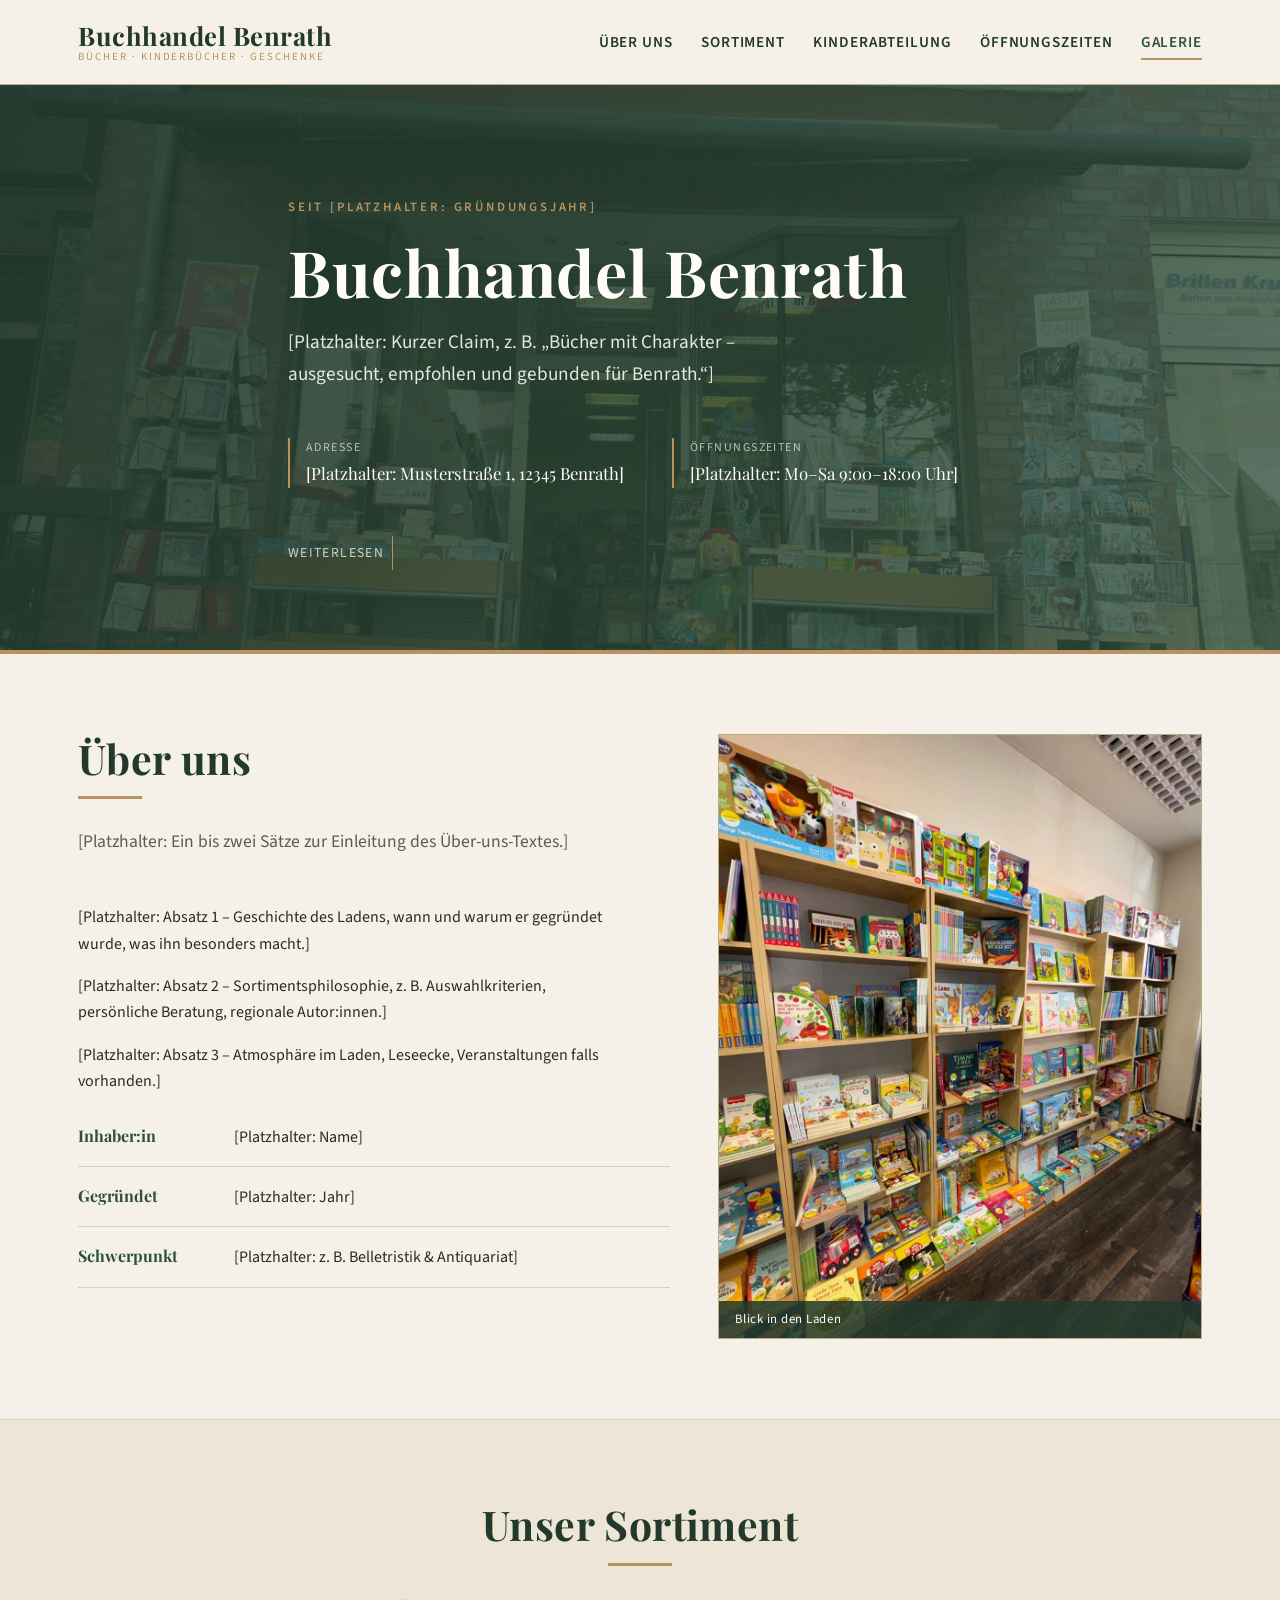
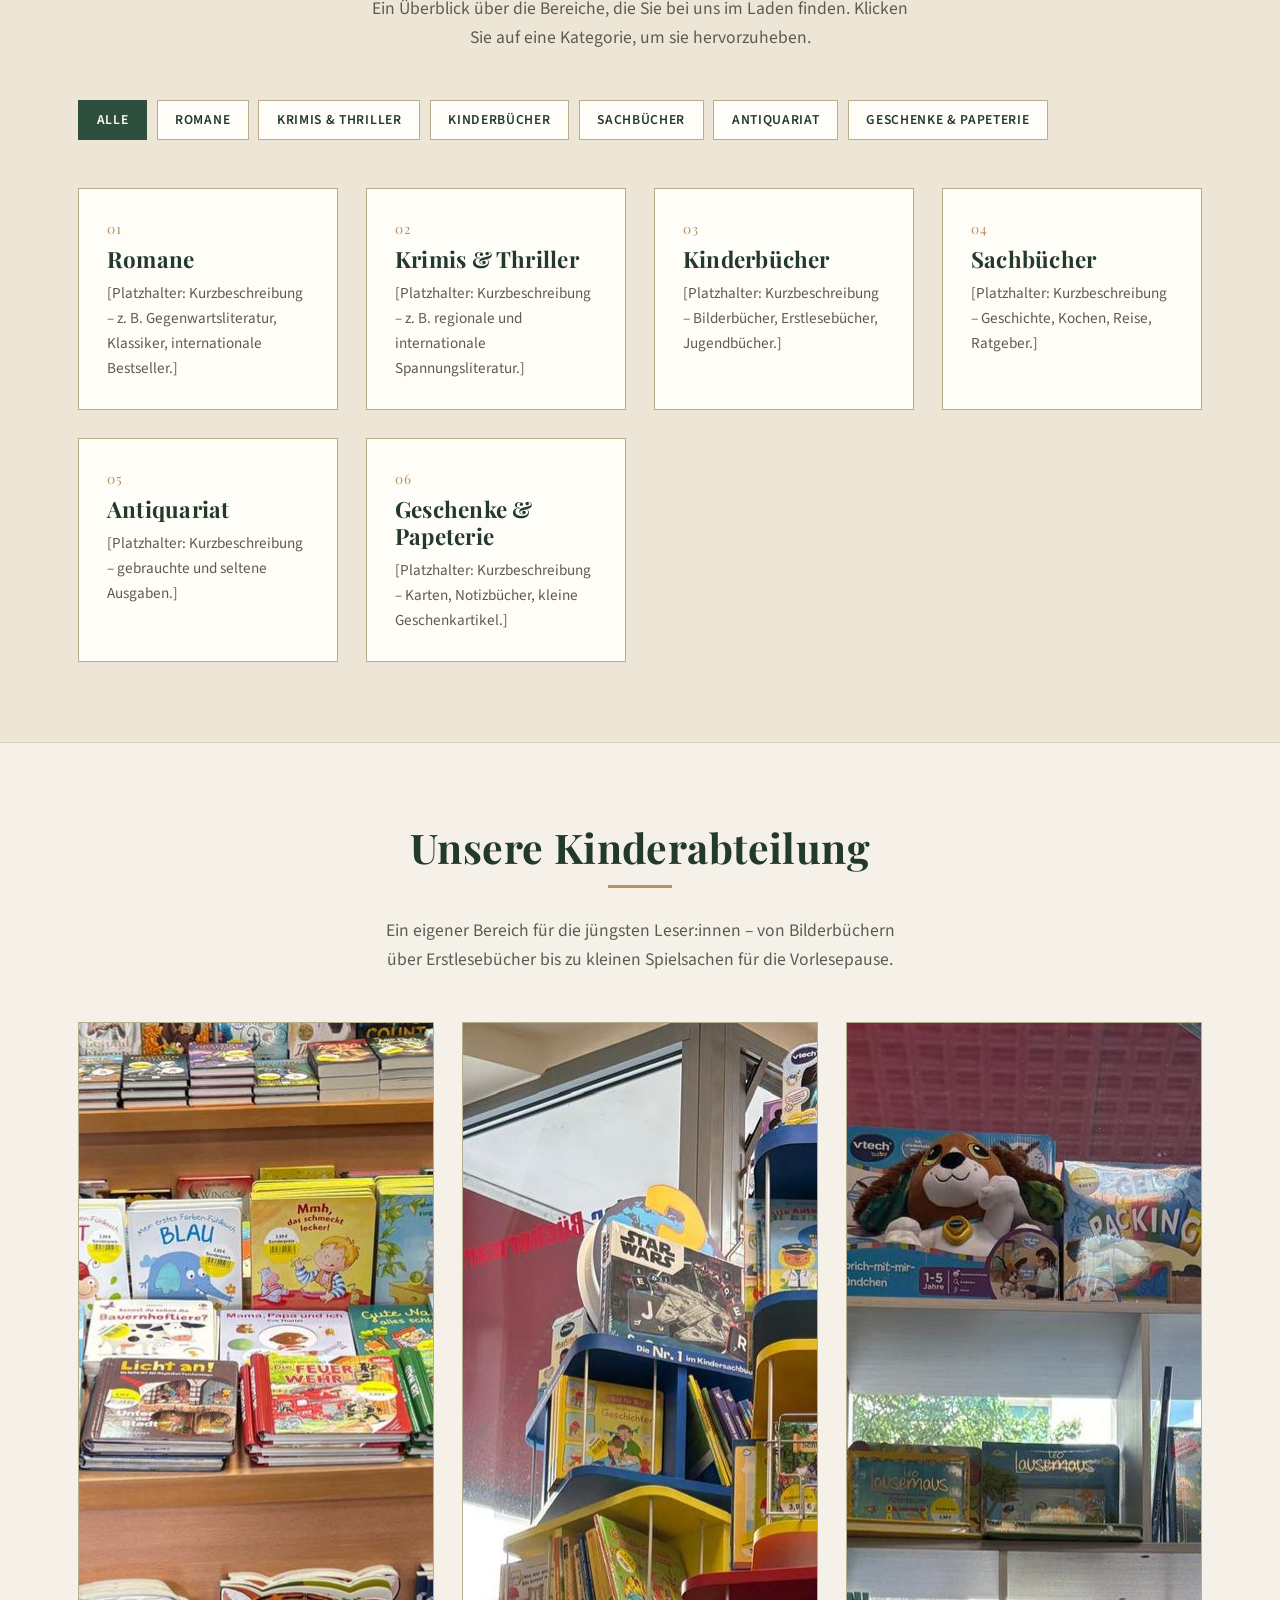
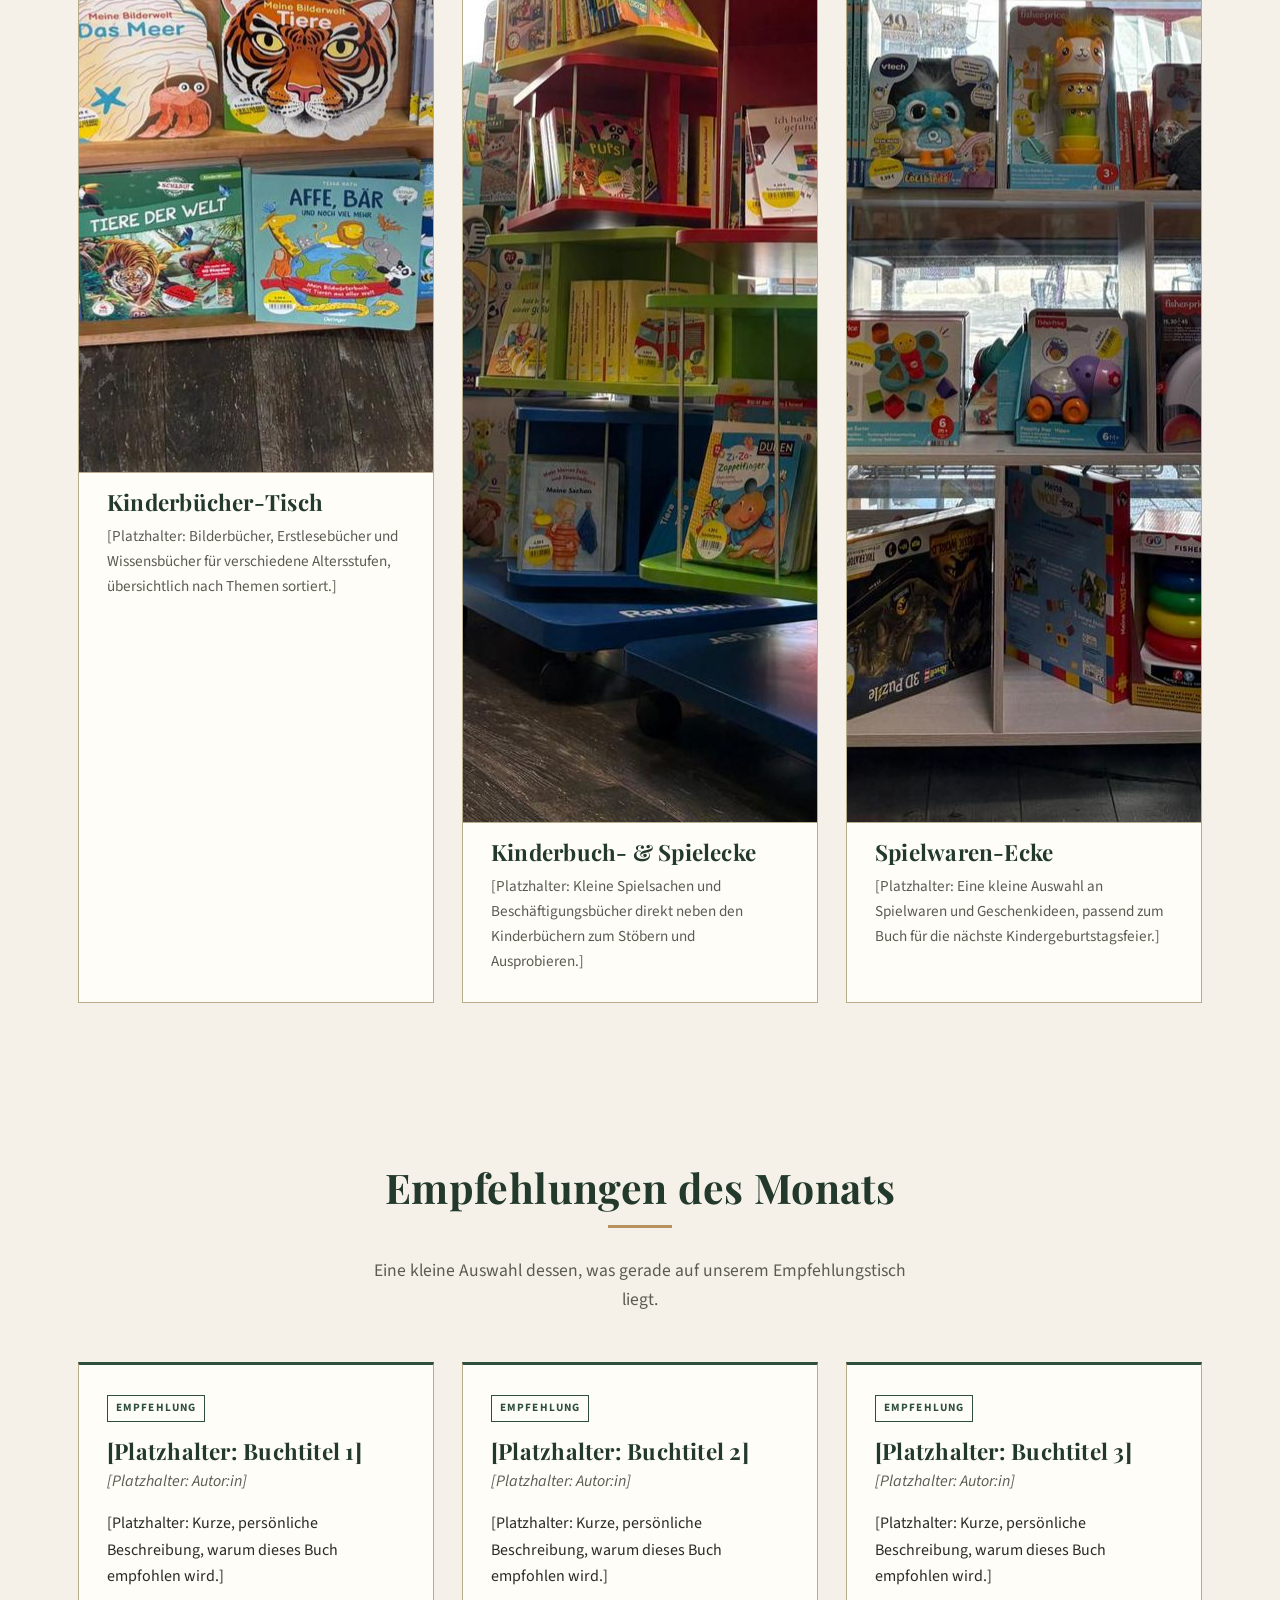
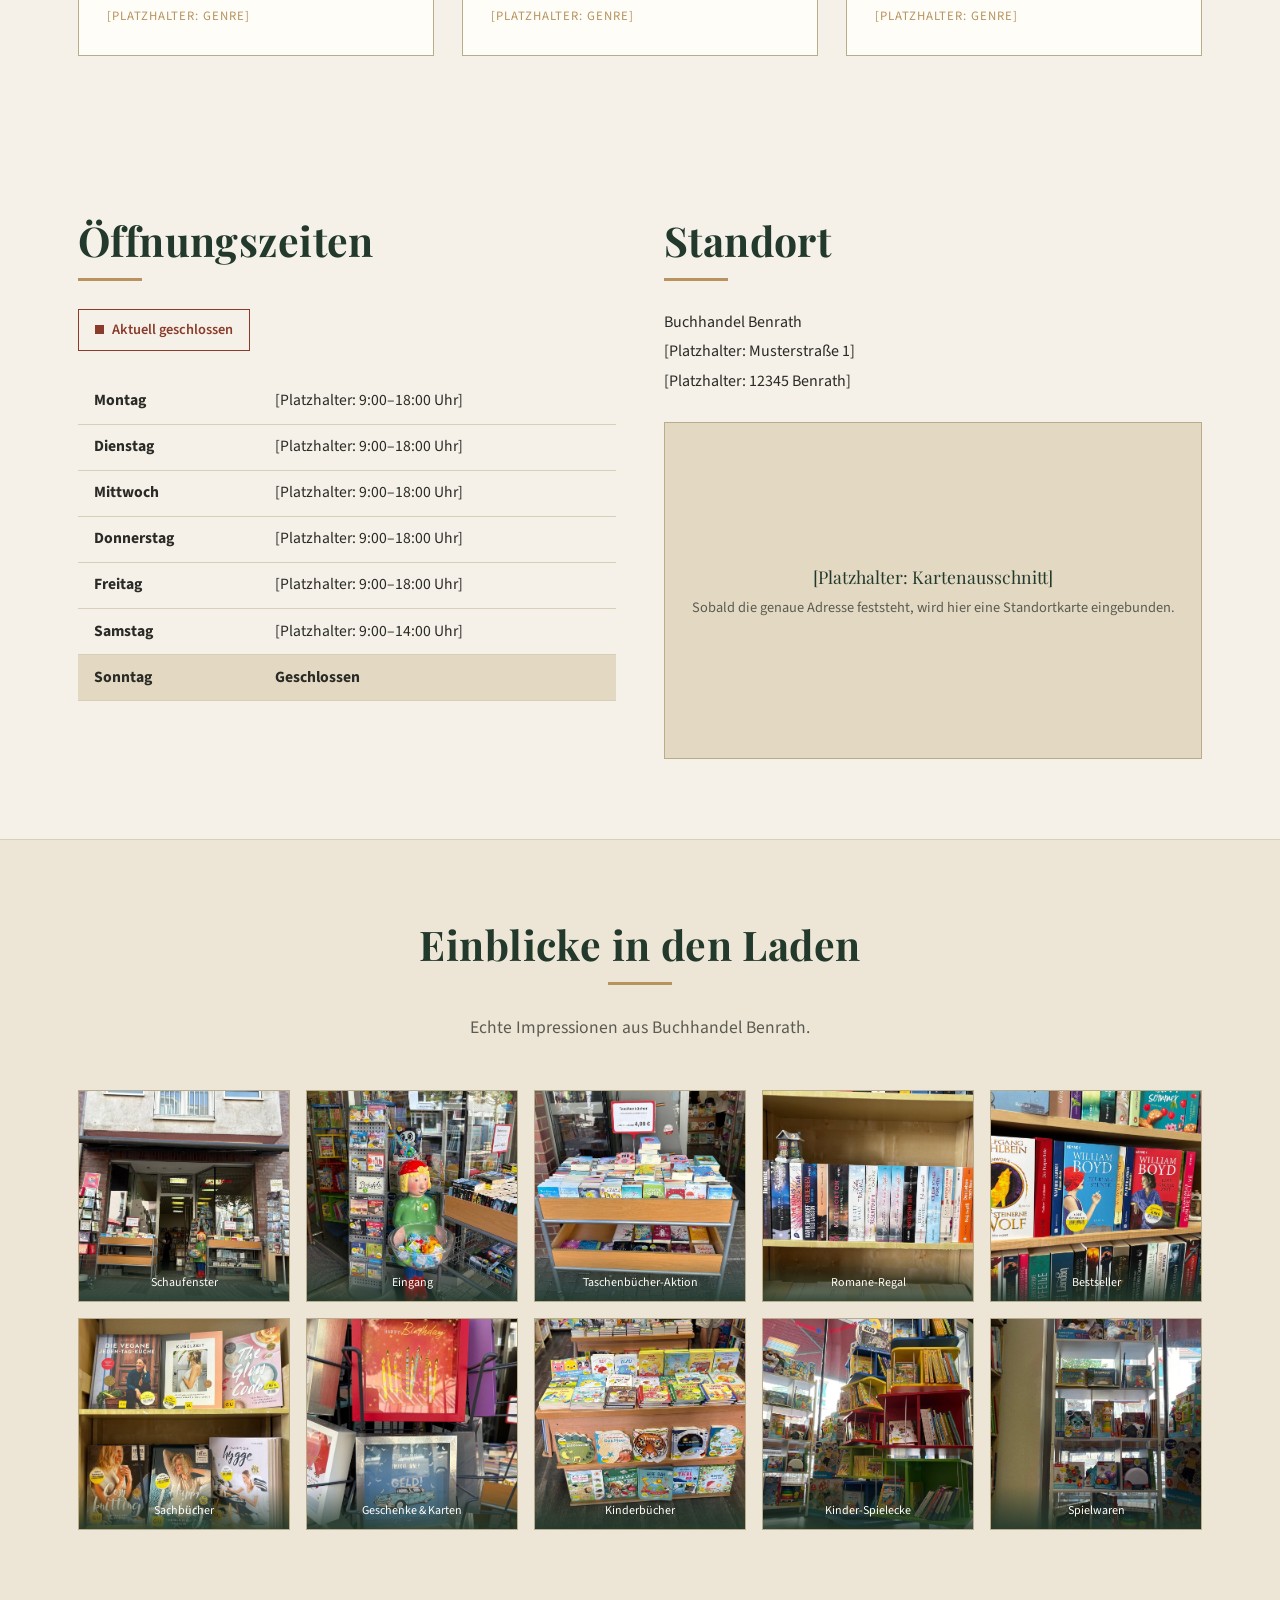
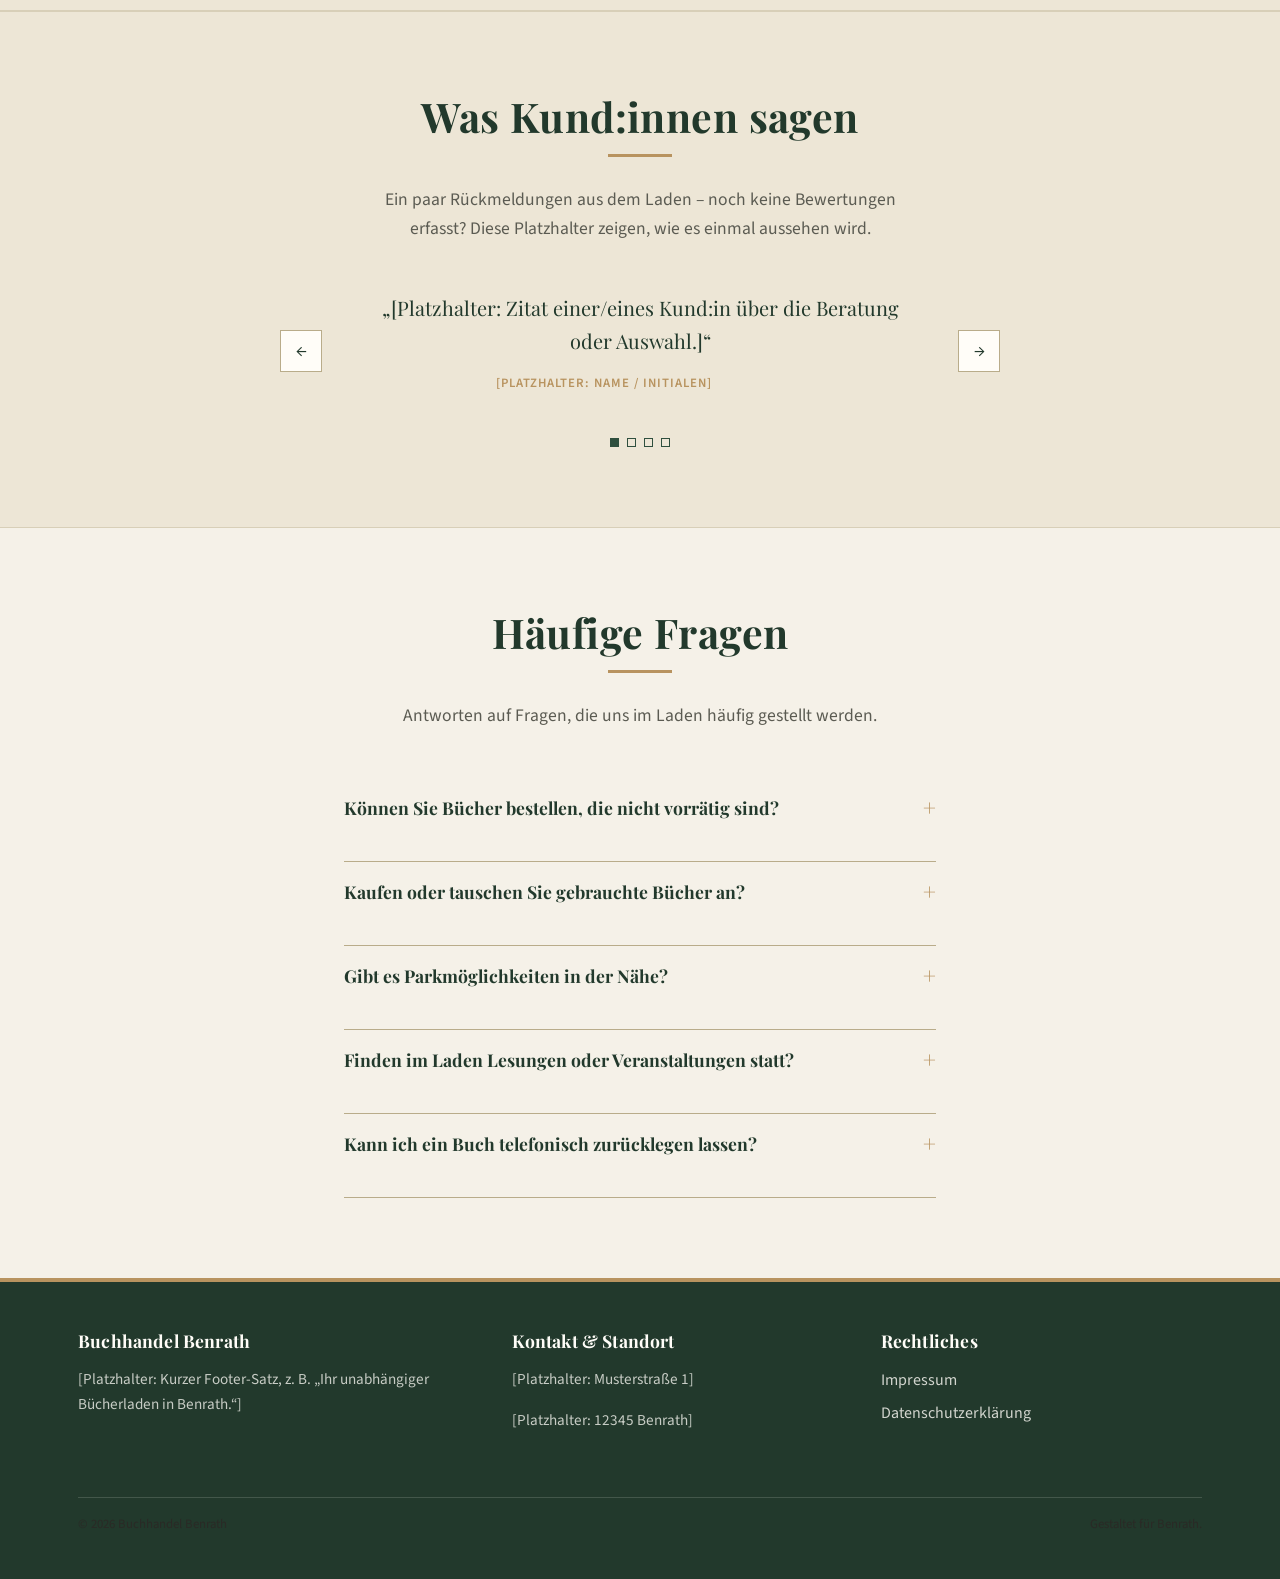
==== index.html @ 5b16c82f "Ladenname setzen, Hero-Foto und Kinderabteilung-Sektion ergänzen Ladenname überall auf "Buchhandel B" ====
<!DOCTYPE html>
<html lang="de">
<head>
<meta charset="UTF-8" />
<meta name="viewport" content="width=device-width, initial-scale=1.0" />
<title>Buchhandel Benrath – Bücher, Kinderbücher &amp; Geschenke</title>
<meta name="description" content="Buchhandel Benrath ist ein inhabergeführter Bücherladen in Benrath mit eigener Kinderabteilung und einer sorgfältig kuratierten Auswahl an Romanen, Sachbüchern und Geschenken." />
<link rel="preconnect" href="https://fonts.googleapis.com" />
<link rel="preconnect" href="https://fonts.gstatic.com" crossorigin />
<link href="https://fonts.googleapis.com/css2?family=Playfair+Display:wght@600;700&family=Source+Sans+3:wght@400;600;700&display=swap" rel="stylesheet" />
<link rel="stylesheet" href="css/style.css" />
</head>
<body>
<a class="skip-link" href="#hauptinhalt">Zum Hauptinhalt springen</a>

<header class="site-header">
  <div class="container">
    <a href="index.html" class="logo">
      Buchhandel Benrath
      <span>Bücher · Kinderbücher · Geschenke</span>
    </a>
    <nav class="main-nav" id="main-nav" aria-label="Hauptnavigation">
      <ul>
        <li><a href="#ueber-uns">Über uns</a></li>
        <li><a href="#sortiment">Sortiment</a></li>
        <li><a href="#kinderabteilung">Kinderabteilung</a></li>
        <li><a href="#oeffnungszeiten">Öffnungszeiten</a></li>
        <li><a href="#galerie">Galerie</a></li>
      </ul>
    </nav>
    <button class="nav-toggle" id="nav-toggle" aria-expanded="false" aria-controls="main-nav" aria-label="Navigation öffnen">
      <span></span><span></span><span></span>
    </button>
  </div>
</header>

<main id="hauptinhalt">

  <section class="hero">
    <div class="container">
      <p class="hero-eyebrow">Seit [Platzhalter: Gründungsjahr]</p>
      <h1>Buchhandel Benrath</h1>
      <p class="hero-lead">[Platzhalter: Kurzer Claim, z. B. „Bücher mit Charakter – ausgesucht, empfohlen und gebunden für Benrath.“]</p>
      <dl class="hero-meta">
        <div>
          <dt>Adresse</dt>
          <dd>[Platzhalter: Musterstraße 1, 12345 Benrath]</dd>
        </div>
        <div>
          <dt>Öffnungszeiten</dt>
          <dd>[Platzhalter: Mo–Sa 9:00–18:00 Uhr]</dd>
        </div>
      </dl>
      <span class="scroll-hint">Weiterlesen</span>
    </div>
  </section>

  <section id="ueber-uns" class="reveal">
    <div class="container about-grid">
      <div>
        <h2>Über uns</h2>
        <p class="section-intro">[Platzhalter: Ein bis zwei Sätze zur Einleitung des Über-uns-Textes.]</p>
        <p>[Platzhalter: Absatz 1 – Geschichte des Ladens, wann und warum er gegründet wurde, was ihn besonders macht.]</p>
        <p>[Platzhalter: Absatz 2 – Sortimentsphilosophie, z. B. Auswahlkriterien, persönliche Beratung, regionale Autor:innen.]</p>
        <p>[Platzhalter: Absatz 3 – Atmosphäre im Laden, Leseecke, Veranstaltungen falls vorhanden.]</p>
        <ul class="about-facts">
          <li><strong>Inhaber:in</strong> <span>[Platzhalter: Name]</span></li>
          <li><strong>Gegründet</strong> <span>[Platzhalter: Jahr]</span></li>
          <li><strong>Schwerpunkt</strong> <span>[Platzhalter: z. B. Belletristik & Antiquariat]</span></li>
        </ul>
      </div>
      <figure class="about-figure">
        <img src="assets/img/laden-innenansicht.jpg" width="1050" height="1400" alt="Blick durch die Regalgänge im Laden" loading="lazy" />
        <figcaption>Blick in den Laden</figcaption>
      </figure>
    </div>
  </section>

  <section id="sortiment" class="section-alt reveal">
    <div class="container">
      <h2 class="centered">Unser Sortiment</h2>
      <p class="section-intro centered">Ein Überblick über die Bereiche, die Sie bei uns im Laden finden. Klicken Sie auf eine Kategorie, um sie hervorzuheben.</p>

      <div class="category-filters" role="group" aria-label="Sortiment filtern">
        <button type="button" class="active" data-filter="alle">Alle</button>
        <button type="button" data-filter="romane">Romane</button>
        <button type="button" data-filter="krimis">Krimis &amp; Thriller</button>
        <button type="button" data-filter="kinder">Kinderbücher</button>
        <button type="button" data-filter="sachbuch">Sachbücher</button>
        <button type="button" data-filter="antiquariat">Antiquariat</button>
        <button type="button" data-filter="geschenke">Geschenke &amp; Papeterie</button>
      </div>

      <div class="category-grid" id="category-grid">
        <article class="category-card" data-category="romane">
          <p class="cat-number">01</p>
          <h3>Romane</h3>
          <p>[Platzhalter: Kurzbeschreibung – z. B. Gegenwartsliteratur, Klassiker, internationale Bestseller.]</p>
        </article>
        <article class="category-card" data-category="krimis">
          <p class="cat-number">02</p>
          <h3>Krimis &amp; Thriller</h3>
          <p>[Platzhalter: Kurzbeschreibung – z. B. regionale und internationale Spannungsliteratur.]</p>
        </article>
        <article class="category-card" data-category="kinder">
          <p class="cat-number">03</p>
          <h3>Kinderbücher</h3>
          <p>[Platzhalter: Kurzbeschreibung – Bilderbücher, Erstlesebücher, Jugendbücher.]</p>
        </article>
        <article class="category-card" data-category="sachbuch">
          <p class="cat-number">04</p>
          <h3>Sachbücher</h3>
          <p>[Platzhalter: Kurzbeschreibung – Geschichte, Kochen, Reise, Ratgeber.]</p>
        </article>
        <article class="category-card" data-category="antiquariat">
          <p class="cat-number">05</p>
          <h3>Antiquariat</h3>
          <p>[Platzhalter: Kurzbeschreibung – gebrauchte und seltene Ausgaben.]</p>
        </article>
        <article class="category-card" data-category="geschenke">
          <p class="cat-number">06</p>
          <h3>Geschenke &amp; Papeterie</h3>
          <p>[Platzhalter: Kurzbeschreibung – Karten, Notizbücher, kleine Geschenkartikel.]</p>
        </article>
      </div>
    </div>
  </section>

  <section id="kinderabteilung" class="reveal">
    <div class="container">
      <h2 class="centered">Unsere Kinderabteilung</h2>
      <p class="section-intro centered">Ein eigener Bereich für die jüngsten Leser:innen – von Bilderbüchern über Erstlesebücher bis zu kleinen Spielsachen für die Vorlesepause.</p>
      <div class="kids-grid">
        <article class="kids-card">
          <img src="assets/img/kinderbuecher-tisch.jpg" width="1400" height="1050" alt="Tisch mit Kinderbüchern zu Tieren, Fahrzeugen und Wissen" loading="lazy" />
          <div class="kids-card-body">
            <h3>Kinderbücher-Tisch</h3>
            <p>[Platzhalter: Bilderbücher, Erstlesebücher und Wissensbücher für verschiedene Altersstufen, übersichtlich nach Themen sortiert.]</p>
          </div>
        </article>
        <article class="kids-card">
          <img src="assets/img/kinderbuecher-spielecke.jpg" width="1050" height="1400" alt="Drehständer mit Kinderbüchern und kleinem Spielzeug" loading="lazy" />
          <div class="kids-card-body">
            <h3>Kinderbuch- &amp; Spielecke</h3>
            <p>[Platzhalter: Kleine Spielsachen und Beschäftigungsbücher direkt neben den Kinderbüchern zum Stöbern und Ausprobieren.]</p>
          </div>
        </article>
        <article class="kids-card">
          <img src="assets/img/spielwaren-ecke.jpg" width="1050" height="1400" alt="Regal mit Spielwaren für Kinder am Schaufenster" loading="lazy" />
          <div class="kids-card-body">
            <h3>Spielwaren-Ecke</h3>
            <p>[Platzhalter: Eine kleine Auswahl an Spielwaren und Geschenkideen, passend zum Buch für die nächste Kindergeburtstagsfeier.]</p>
          </div>
        </article>
      </div>
    </div>
  </section>

  <section id="empfehlungen" class="reveal">
    <div class="container">
      <h2 class="centered">Empfehlungen des Monats</h2>
      <p class="section-intro centered">Eine kleine Auswahl dessen, was gerade auf unserem Empfehlungstisch liegt.</p>
      <div class="book-tip-grid">
        <article class="book-tip-card">
          <p class="book-tip-badge">Empfehlung</p>
          <h3>[Platzhalter: Buchtitel 1]</h3>
          <p class="book-tip-author">[Platzhalter: Autor:in]</p>
          <p>[Platzhalter: Kurze, persönliche Beschreibung, warum dieses Buch empfohlen wird.]</p>
          <p class="book-tip-genre">[Platzhalter: Genre]</p>
        </article>
        <article class="book-tip-card">
          <p class="book-tip-badge">Empfehlung</p>
          <h3>[Platzhalter: Buchtitel 2]</h3>
          <p class="book-tip-author">[Platzhalter: Autor:in]</p>
          <p>[Platzhalter: Kurze, persönliche Beschreibung, warum dieses Buch empfohlen wird.]</p>
          <p class="book-tip-genre">[Platzhalter: Genre]</p>
        </article>
        <article class="book-tip-card">
          <p class="book-tip-badge">Empfehlung</p>
          <h3>[Platzhalter: Buchtitel 3]</h3>
          <p class="book-tip-author">[Platzhalter: Autor:in]</p>
          <p>[Platzhalter: Kurze, persönliche Beschreibung, warum dieses Buch empfohlen wird.]</p>
          <p class="book-tip-genre">[Platzhalter: Genre]</p>
        </article>
      </div>
    </div>
  </section>

  <section id="oeffnungszeiten" class="reveal">
    <div class="container hours-layout">
      <div>
        <h2>Öffnungszeiten</h2>
        <p class="status-badge is-closed" id="status-badge">Öffnungszeiten werden geprüft …</p>
        <table class="hours-table" id="hours-table">
          <tbody>
            <tr data-day="1"><th>Montag</th><td>[Platzhalter: 9:00–18:00 Uhr]</td></tr>
            <tr data-day="2"><th>Dienstag</th><td>[Platzhalter: 9:00–18:00 Uhr]</td></tr>
            <tr data-day="3"><th>Mittwoch</th><td>[Platzhalter: 9:00–18:00 Uhr]</td></tr>
            <tr data-day="4"><th>Donnerstag</th><td>[Platzhalter: 9:00–18:00 Uhr]</td></tr>
            <tr data-day="5"><th>Freitag</th><td>[Platzhalter: 9:00–18:00 Uhr]</td></tr>
            <tr data-day="6"><th>Samstag</th><td>[Platzhalter: 9:00–14:00 Uhr]</td></tr>
            <tr data-day="0"><th>Sonntag</th><td>Geschlossen</td></tr>
          </tbody>
        </table>
      </div>
      <div class="location-box">
        <h2>Standort</h2>
        <address>
          <p>Buchhandel Benrath</p>
          <p>[Platzhalter: Musterstraße 1]</p>
          <p>[Platzhalter: 12345 Benrath]</p>
        </address>
        <div class="map-placeholder">
          <div>
            <span>[Platzhalter: Kartenausschnitt]</span>
            Sobald die genaue Adresse feststeht, wird hier eine Standortkarte eingebunden.
          </div>
        </div>
      </div>
    </div>
  </section>

  <section id="galerie" class="section-alt reveal">
    <div class="container">
      <h2 class="centered">Einblicke in den Laden</h2>
      <p class="section-intro centered">Echte Impressionen aus Buchhandel Benrath.</p>
      <div class="gallery-grid" id="gallery-grid">
        <button type="button" class="gallery-item" data-caption="Schaufenster von außen">
          <img src="assets/img/schaufenster.jpg" width="1400" height="1050" alt="Schaufenster des Ladens von außen" loading="lazy" />
          <figcaption>Schaufenster</figcaption>
        </button>
        <button type="button" class="gallery-item" data-caption="Eingangsbereich mit Pixi-Figur und Büchertischen">
          <img src="assets/img/eingang.jpg" width="1050" height="1400" alt="Eingangsbereich mit Pixi-Figur und Büchertischen" loading="lazy" />
          <figcaption>Eingang</figcaption>
        </button>
        <button type="button" class="gallery-item" data-caption="Taschenbücher zum Sonderpreis vor dem Laden">
          <img src="assets/img/taschenbuecher-aktion.jpg" width="1400" height="1050" alt="Taschenbücher-Wagen zum Sonderpreis" loading="lazy" />
          <figcaption>Taschenbücher-Aktion</figcaption>
        </button>
        <button type="button" class="gallery-item" data-caption="Regal mit Romanen">
          <img src="assets/img/romane-regal.jpg" width="1400" height="1050" alt="Bücherregal mit Romanen" loading="lazy" />
          <figcaption>Romane-Regal</figcaption>
        </button>
        <button type="button" class="gallery-item" data-caption="Regal mit Bestsellern und Buchreihen">
          <img src="assets/img/bestseller-reihen.jpg" width="1400" height="1050" alt="Regal mit Bestsellern und Buchreihen" loading="lazy" />
          <figcaption>Bestseller</figcaption>
        </button>
        <button type="button" class="gallery-item" data-caption="Sachbücher und Ratgeber">
          <img src="assets/img/sachbuecher.jpg" width="1050" height="1400" alt="Regal mit Sachbüchern und Ratgebern" loading="lazy" />
          <figcaption>Sachbücher</figcaption>
        </button>
        <button type="button" class="gallery-item" data-caption="Geschenke und Grußkarten">
          <img src="assets/img/geschenke-karten.jpg" width="1050" height="1400" alt="Ständer mit Geschenken und Grußkarten" loading="lazy" />
          <figcaption>Geschenke &amp; Karten</figcaption>
        </button>
        <button type="button" class="gallery-item" data-caption="Kinderbücher-Tisch">
          <img src="assets/img/kinderbuecher-tisch.jpg" width="1400" height="1050" alt="Tisch mit Kinderbüchern" loading="lazy" />
          <figcaption>Kinderbücher</figcaption>
        </button>
        <button type="button" class="gallery-item" data-caption="Kinderbuch- und Spielecke">
          <img src="assets/img/kinderbuecher-spielecke.jpg" width="1050" height="1400" alt="Drehständer mit Kinderbüchern und Spielzeug" loading="lazy" />
          <figcaption>Kinder-Spielecke</figcaption>
        </button>
        <button type="button" class="gallery-item" data-caption="Spielwaren-Ecke am Fenster">
          <img src="assets/img/spielwaren-ecke.jpg" width="1050" height="1400" alt="Regal mit Spielwaren am Schaufenster" loading="lazy" />
          <figcaption>Spielwaren</figcaption>
        </button>
      </div>
    </div>
  </section>

  <section id="kundenstimmen" class="section-alt reveal">
    <div class="container">
      <h2 class="centered">Was Kund:innen sagen</h2>
      <p class="section-intro centered">Ein paar Rückmeldungen aus dem Laden – noch keine Bewertungen erfasst? Diese Platzhalter zeigen, wie es einmal aussehen wird.</p>
      <div class="testimonial-carousel">
        <button type="button" class="testimonial-arrow" id="testimonial-prev" aria-label="Vorherige Stimme">←</button>
        <div class="testimonial-viewport">
          <ul class="testimonial-track" id="testimonial-track">
            <li class="testimonial-slide">
              <p class="testimonial-quote">„[Platzhalter: Zitat einer/eines Kund:in über die Beratung oder Auswahl.]“</p>
              <p class="testimonial-name">[Platzhalter: Name / Initialen]</p>
            </li>
            <li class="testimonial-slide">
              <p class="testimonial-quote">„[Platzhalter: Zitat über die Atmosphäre im Laden.]“</p>
              <p class="testimonial-name">[Platzhalter: Name / Initialen]</p>
            </li>
            <li class="testimonial-slide">
              <p class="testimonial-quote">„[Platzhalter: Zitat über das Antiquariat oder eine seltene Buchfindung.]“</p>
              <p class="testimonial-name">[Platzhalter: Name / Initialen]</p>
            </li>
            <li class="testimonial-slide">
              <p class="testimonial-quote">„[Platzhalter: Zitat über die persönliche Empfehlung eines Buches.]“</p>
              <p class="testimonial-name">[Platzhalter: Name / Initialen]</p>
            </li>
          </ul>
        </div>
        <button type="button" class="testimonial-arrow" id="testimonial-next" aria-label="Nächste Stimme">→</button>
      </div>
      <div class="testimonial-dots" id="testimonial-dots" role="tablist" aria-label="Kundenstimmen auswählen"></div>
    </div>
  </section>

  <section id="faq" class="reveal">
    <div class="container">
      <h2 class="centered">Häufige Fragen</h2>
      <p class="section-intro centered">Antworten auf Fragen, die uns im Laden häufig gestellt werden.</p>
      <div class="faq-list" id="faq-list">
        <div class="faq-item">
          <h3><button type="button" class="faq-question" aria-expanded="false">Können Sie Bücher bestellen, die nicht vorrätig sind?</button></h3>
          <div class="faq-answer">
            <p>[Platzhalter: Antwort – z. B. Bestellungen sind möglich und meist innerhalb von 1–2 Werktagen abholbereit.]</p>
          </div>
        </div>
        <div class="faq-item">
          <h3><button type="button" class="faq-question" aria-expanded="false">Kaufen oder tauschen Sie gebrauchte Bücher an?</button></h3>
          <div class="faq-answer">
            <p>[Platzhalter: Antwort – z. B. Ankauf nach Sichtung vor Ort, abhängig von Zustand und Sortiment.]</p>
          </div>
        </div>
        <div class="faq-item">
          <h3><button type="button" class="faq-question" aria-expanded="false">Gibt es Parkmöglichkeiten in der Nähe?</button></h3>
          <div class="faq-answer">
            <p>[Platzhalter: Antwort – z. B. Hinweise zu Parkplätzen oder öffentlichen Verkehrsmitteln.]</p>
          </div>
        </div>
        <div class="faq-item">
          <h3><button type="button" class="faq-question" aria-expanded="false">Finden im Laden Lesungen oder Veranstaltungen statt?</button></h3>
          <div class="faq-answer">
            <p>[Platzhalter: Antwort – z. B. gelegentliche Lesungen, Ankündigung im Schaufenster.]</p>
          </div>
        </div>
        <div class="faq-item">
          <h3><button type="button" class="faq-question" aria-expanded="false">Kann ich ein Buch telefonisch zurücklegen lassen?</button></h3>
          <div class="faq-answer">
            <p>[Platzhalter: Antwort – z. B. Zurücklegen für einige Tage nach telefonischer Absprache möglich.]</p>
          </div>
        </div>
      </div>
    </div>
  </section>

</main>

<footer class="site-footer">
  <div class="container">
    <div class="footer-grid">
      <div>
        <h4>Buchhandel Benrath</h4>
        <p>[Platzhalter: Kurzer Footer-Satz, z. B. „Ihr unabhängiger Bücherladen in Benrath.“]</p>
      </div>
      <div>
        <h4>Kontakt &amp; Standort</h4>
        <address>
          <p>[Platzhalter: Musterstraße 1]</p>
          <p>[Platzhalter: 12345 Benrath]</p>
        </address>
      </div>
      <div>
        <h4>Rechtliches</h4>
        <ul class="footer-links">
          <li><a href="impressum.html">Impressum</a></li>
          <li><a href="datenschutz.html">Datenschutzerklärung</a></li>
        </ul>
      </div>
    </div>
    <div class="footer-bottom">
      <p>&copy; <span id="copyright-year">2026</span> Buchhandel Benrath</p>
      <p>Gestaltet für Benrath.</p>
    </div>
  </div>
</footer>

<div class="lightbox" id="lightbox" role="dialog" aria-modal="true" aria-label="Bildansicht">
  <button type="button" class="lightbox-close" id="lightbox-close">Schließen ✕</button>
  <div class="lightbox-content">
    <div class="lightbox-image">
      <img src="" alt="" id="lightbox-img" />
    </div>
    <p class="lightbox-caption" id="lightbox-caption"></p>
  </div>
</div>

<button type="button" class="back-to-top" id="back-to-top" aria-label="Nach oben scrollen">↑</button>

<script src="js/main.js"></script>
</body>
</html>
---- css/style.css ----
/* ==========================================================================
   Büchermarkt Benrath – Stylesheet
   Inhalt:
   1. Reset & Grundlagen
   2. Variablen (Farben, Schriften, Abstände)
   3. Typografie
   4. Layout-Hilfsklassen
   5. Header & Navigation
   6. Hero
   7. Über uns
   8. Sortiment
   9. Öffnungszeiten & Standort
   10. Galerie & Lightbox
   11. Footer
   12. Rechtsseiten (Impressum / Datenschutz)
   13. Zurück-nach-oben-Button
   14. Scroll-Reveal-Animation
   15. Responsive Anpassungen
   ========================================================================== */

/* ---------- 1. Reset & Grundlagen ---------- */
*,
*::before,
*::after {
  box-sizing: border-box;
  margin: 0;
  padding: 0;
}

html {
  scroll-behavior: smooth;
  -webkit-text-size-adjust: 100%;
}

img {
  max-width: 100%;
  display: block;
}

a {
  color: inherit;
  text-decoration: none;
}

ul,
ol {
  list-style: none;
}

button {
  font: inherit;
  cursor: pointer;
  border: none;
  background: none;
}

/* ---------- 2. Variablen ---------- */
:root {
  /* Farben */
  --color-forest: #2f4f3e;
  --color-forest-dark: #22392c;
  --color-forest-light: #3f6551;
  --color-paper: #f5f1e8;
  --color-paper-alt: #ede6d6;
  --color-paper-deep: #e3d9c2;
  --color-white: #fffdf8;
  --color-text: #2a2a26;
  --color-text-muted: #5b5b52;
  --color-gold: #b8935f;
  --color-border: #d8cfb8;
  --color-border-strong: #b9ac8a;

  /* Schriften */
  --font-heading: "Playfair Display", "Georgia", "Times New Roman", serif;
  --font-body: "Source Sans 3", "Segoe UI", Arial, sans-serif;

  /* Abstände */
  --space-xs: 0.5rem;
  --space-sm: 1rem;
  --space-md: 1.75rem;
  --space-lg: 3rem;
  --space-xl: 5rem;

  /* Sonstiges */
  --border-radius: 2px;
  --max-width: 1180px;
  --transition: 0.25s ease;
}

/* ---------- 3. Typografie ---------- */
body {
  font-family: var(--font-body);
  color: var(--color-text);
  background-color: var(--color-paper);
  line-height: 1.65;
  font-size: 1rem;
}

h1,
h2,
h3,
h4 {
  font-family: var(--font-heading);
  color: var(--color-forest-dark);
  font-weight: 700;
  line-height: 1.2;
  letter-spacing: 0.01em;
}

h1 {
  font-size: clamp(2.4rem, 5vw, 4rem);
}

h2 {
  font-size: clamp(1.9rem, 3.2vw, 2.6rem);
  position: relative;
  padding-bottom: var(--space-sm);
  margin-bottom: var(--space-md);
}

h2::after {
  content: "";
  position: absolute;
  left: 0;
  bottom: 0;
  width: 64px;
  height: 3px;
  background-color: var(--color-gold);
}

h2.centered {
  text-align: center;
}

h2.centered::after {
  left: 50%;
  transform: translateX(-50%);
}

h3 {
  font-size: 1.4rem;
  margin-bottom: var(--space-xs);
}

p {
  margin-bottom: var(--space-sm);
  color: var(--color-text);
  max-width: 68ch;
}

.section-intro {
  color: var(--color-text-muted);
  font-size: 1.1rem;
  max-width: 60ch;
  margin-bottom: var(--space-lg);
}

.section-intro.centered {
  margin-left: auto;
  margin-right: auto;
  text-align: center;
}

/* ---------- 4. Layout-Hilfsklassen ---------- */
.container {
  width: 100%;
  max-width: var(--max-width);
  margin-inline: auto;
  padding-inline: var(--space-md);
}

section {
  padding-block: var(--space-xl);
}

section[id] {
  scroll-margin-top: 96px;
}

.section-alt {
  background-color: var(--color-paper-alt);
  border-top: 1px solid var(--color-border);
  border-bottom: 1px solid var(--color-border);
}

.divider {
  width: 100%;
  height: 1px;
  background-color: var(--color-border-strong);
  margin-block: var(--space-lg);
}

.visually-hidden {
  position: absolute;
  width: 1px;
  height: 1px;
  overflow: hidden;
  clip: rect(0 0 0 0);
  white-space: nowrap;
}

.skip-link {
  position: absolute;
  left: -999px;
  top: 0;
  background: var(--color-forest);
  color: var(--color-white);
  padding: var(--space-xs) var(--space-sm);
  z-index: 200;
}

.skip-link:focus {
  left: var(--space-sm);
  top: var(--space-sm);
}

/* ---------- 5. Header & Navigation ---------- */
.site-header {
  position: sticky;
  top: 0;
  z-index: 100;
  background-color: var(--color-paper);
  border-bottom: 1px solid var(--color-border-strong);
}

.site-header .container {
  display: flex;
  align-items: center;
  justify-content: space-between;
  min-height: 84px;
}

.logo {
  font-family: var(--font-heading);
  font-size: 1.6rem;
  font-weight: 700;
  color: var(--color-forest-dark);
  letter-spacing: 0.02em;
  display: flex;
  flex-direction: column;
  line-height: 1.1;
}

.logo span {
  font-family: var(--font-body);
  font-size: 0.68rem;
  font-weight: 400;
  text-transform: uppercase;
  letter-spacing: 0.18em;
  color: var(--color-gold);
  margin-top: 2px;
}

.main-nav ul {
  display: flex;
  gap: var(--space-md);
}

.main-nav a {
  font-size: 0.95rem;
  font-weight: 600;
  color: var(--color-forest-dark);
  text-transform: uppercase;
  letter-spacing: 0.06em;
  padding-block: 0.3rem;
  border-bottom: 2px solid transparent;
  transition: border-color var(--transition), color var(--transition);
}

.main-nav a:hover,
.main-nav a:focus-visible,
.main-nav a.active {
  border-bottom-color: var(--color-gold);
  color: var(--color-forest);
}

.nav-toggle {
  display: none;
  flex-direction: column;
  gap: 5px;
  padding: 0.5rem;
}

.nav-toggle span {
  width: 26px;
  height: 2px;
  background-color: var(--color-forest-dark);
  transition: transform var(--transition), opacity var(--transition);
}

.nav-toggle[aria-expanded="true"] span:nth-child(1) {
  transform: translateY(7px) rotate(45deg);
}

.nav-toggle[aria-expanded="true"] span:nth-child(2) {
  opacity: 0;
}

.nav-toggle[aria-expanded="true"] span:nth-child(3) {
  transform: translateY(-7px) rotate(-45deg);
}

/* ---------- 6. Hero ---------- */
.hero {
  background-color: var(--color-forest);
  background-image: linear-gradient(120deg, rgba(34, 57, 44, 0.92), rgba(47, 79, 62, 0.78)),
    url("../assets/img/schaufenster.jpg");
  background-size: cover;
  background-position: center;
  color: var(--color-white);
  padding-block: calc(var(--space-xl) * 1.4) var(--space-xl);
  position: relative;
  overflow: hidden;
  border-bottom: 4px solid var(--color-gold);
}

.hero .container {
  position: relative;
  max-width: 760px;
}

.hero-eyebrow {
  text-transform: uppercase;
  letter-spacing: 0.22em;
  font-size: 0.8rem;
  color: var(--color-gold);
  margin-bottom: var(--space-sm);
  font-weight: 600;
}

.hero h1 {
  color: var(--color-white);
  margin-bottom: var(--space-sm);
}

.hero-lead {
  font-size: 1.2rem;
  color: rgba(255, 253, 248, 0.88);
  max-width: 52ch;
}

.hero-meta {
  display: flex;
  gap: var(--space-lg);
  margin-top: var(--space-lg);
  flex-wrap: wrap;
}

.hero-meta div {
  border-left: 2px solid var(--color-gold);
  padding-left: var(--space-sm);
}

.hero-meta dt {
  font-size: 0.75rem;
  text-transform: uppercase;
  letter-spacing: 0.12em;
  color: rgba(255, 253, 248, 0.65);
  margin-bottom: 0.15rem;
}

.hero-meta dd {
  font-family: var(--font-heading);
  font-size: 1.05rem;
}

.scroll-hint {
  margin-top: var(--space-lg);
  display: inline-flex;
  align-items: center;
  gap: 0.5rem;
  font-size: 0.85rem;
  color: rgba(255, 253, 248, 0.75);
  text-transform: uppercase;
  letter-spacing: 0.1em;
}

.scroll-hint::after {
  content: "";
  width: 1px;
  height: 34px;
  background-color: var(--color-gold);
  animation: scrollLine 1.8s ease-in-out infinite;
}

@keyframes scrollLine {
  0% {
    transform: scaleY(0);
    transform-origin: top;
  }
  50% {
    transform: scaleY(1);
    transform-origin: top;
  }
  50.01% {
    transform-origin: bottom;
  }
  100% {
    transform: scaleY(0);
    transform-origin: bottom;
  }
}

/* ---------- 7. Über uns ---------- */
.about-grid {
  display: grid;
  grid-template-columns: 1.1fr 0.9fr;
  gap: var(--space-lg);
  align-items: start;
}

.about-figure {
  border: 1px solid var(--color-border-strong);
  background-color: var(--color-paper-deep);
  aspect-ratio: 4 / 5;
  position: relative;
  overflow: hidden;
}

.about-figure .placeholder-pattern {
  position: absolute;
  inset: 0;
}

.about-figure figcaption {
  position: absolute;
  left: 0;
  right: 0;
  bottom: 0;
  background-color: rgba(34, 57, 44, 0.85);
  color: var(--color-white);
  font-size: 0.8rem;
  padding: 0.5rem var(--space-sm);
  letter-spacing: 0.04em;
}

.about-facts {
  list-style: none;
  margin-top: var(--space-md);
  display: grid;
  gap: var(--space-sm);
}

.about-facts li {
  display: flex;
  gap: var(--space-sm);
  align-items: baseline;
  border-bottom: 1px solid var(--color-border);
  padding-bottom: var(--space-sm);
}

.about-facts strong {
  font-family: var(--font-heading);
  color: var(--color-forest);
  min-width: 140px;
}

/* ---------- 8. Sortiment ---------- */
.category-filters {
  display: flex;
  flex-wrap: wrap;
  gap: 0.6rem;
  margin-bottom: var(--space-lg);
}

.category-filters button {
  border: 1px solid var(--color-border-strong);
  background-color: var(--color-white);
  color: var(--color-forest-dark);
  padding: 0.5rem 1.1rem;
  font-size: 0.85rem;
  font-weight: 600;
  text-transform: uppercase;
  letter-spacing: 0.05em;
  transition: background-color var(--transition), color var(--transition), border-color var(--transition);
}

.category-filters button:hover,
.category-filters button:focus-visible {
  border-color: var(--color-forest);
}

.category-filters button.active {
  background-color: var(--color-forest);
  border-color: var(--color-forest);
  color: var(--color-white);
}

.category-grid {
  display: grid;
  grid-template-columns: repeat(auto-fit, minmax(230px, 1fr));
  gap: var(--space-md);
}

.category-card {
  border: 1px solid var(--color-border-strong);
  background-color: var(--color-white);
  padding: var(--space-md);
  transition: box-shadow var(--transition), border-color var(--transition), opacity var(--transition), transform var(--transition);
}

.category-card .cat-number {
  font-family: var(--font-heading);
  color: var(--color-gold);
  font-size: 0.85rem;
  letter-spacing: 0.1em;
}

.category-card h3 {
  margin-top: 0.4rem;
  color: var(--color-forest-dark);
}

.category-card p {
  color: var(--color-text-muted);
  font-size: 0.95rem;
  margin-bottom: 0;
}

.category-card.is-dimmed {
  opacity: 0.35;
}

.category-card.is-highlighted {
  border-color: var(--color-forest);
  box-shadow: 4px 4px 0 var(--color-forest);
  transform: translate(-2px, -2px);
}

/* ---------- 8b. Empfehlungen des Monats ---------- */
.book-tip-grid {
  display: grid;
  grid-template-columns: repeat(auto-fit, minmax(240px, 1fr));
  gap: var(--space-md);
}

.book-tip-card {
  background-color: var(--color-white);
  border: 1px solid var(--color-border-strong);
  border-top: 3px solid var(--color-forest);
  padding: var(--space-md);
}

.book-tip-badge {
  display: inline-block;
  text-transform: uppercase;
  letter-spacing: 0.1em;
  font-size: 0.7rem;
  font-weight: 700;
  color: var(--color-forest);
  border: 1px solid var(--color-forest);
  padding: 0.2rem 0.5rem;
  margin-bottom: var(--space-sm);
}

.book-tip-card h3 {
  margin-bottom: 0.2rem;
}

.book-tip-author {
  color: var(--color-text-muted);
  font-style: italic;
  margin-bottom: var(--space-sm);
}

.book-tip-genre {
  font-size: 0.8rem;
  text-transform: uppercase;
  letter-spacing: 0.08em;
  color: var(--color-gold);
  margin-bottom: 0;
}

/* ---------- 8c. Kinderabteilung ---------- */
.kids-grid {
  display: grid;
  grid-template-columns: repeat(auto-fit, minmax(260px, 1fr));
  gap: var(--space-md);
}

.kids-card {
  background-color: var(--color-white);
  border: 1px solid var(--color-border-strong);
}

.kids-card img {
  width: 100%;
  aspect-ratio: 4 / 3;
  object-fit: cover;
  display: block;
  border-bottom: 1px solid var(--color-border-strong);
}

.kids-card-body {
  padding: var(--space-sm) var(--space-md) var(--space-md);
}

.kids-card-body h3 {
  color: var(--color-forest-dark);
}

.kids-card-body p {
  color: var(--color-text-muted);
  font-size: 0.95rem;
  margin-bottom: 0;
}

/* ---------- 9. Öffnungszeiten & Standort ---------- */
.hours-layout {
  display: grid;
  grid-template-columns: 1fr 1fr;
  gap: var(--space-lg);
}

.status-badge {
  display: inline-flex;
  align-items: center;
  gap: 0.5rem;
  font-weight: 600;
  font-size: 0.9rem;
  padding: 0.5rem var(--space-sm);
  border: 1px solid currentColor;
  margin-bottom: var(--space-md);
}

.status-badge::before {
  content: "";
  width: 9px;
  height: 9px;
  background-color: currentColor;
}

.status-badge.is-open {
  color: var(--color-forest);
}

.status-badge.is-closed {
  color: #8a3b2b;
}

.hours-table {
  width: 100%;
  border-collapse: collapse;
  font-size: 0.98rem;
}

.hours-table tr {
  border-bottom: 1px solid var(--color-border);
}

.hours-table tr.today {
  background-color: var(--color-paper-deep);
  font-weight: 700;
}

.hours-table th,
.hours-table td {
  text-align: left;
  padding: 0.6rem var(--space-sm);
}

.location-box address {
  font-style: normal;
  margin-bottom: var(--space-md);
}

.location-box address p {
  margin-bottom: 0.2rem;
}

.map-placeholder {
  border: 1px solid var(--color-border-strong);
  background-color: var(--color-paper-deep);
  aspect-ratio: 16 / 10;
  position: relative;
  display: flex;
  align-items: center;
  justify-content: center;
  text-align: center;
  color: var(--color-text-muted);
  font-size: 0.9rem;
  padding: var(--space-sm);
}

.map-placeholder span {
  display: block;
  font-family: var(--font-heading);
  font-size: 1.1rem;
  color: var(--color-forest-dark);
  margin-bottom: 0.3rem;
}

/* ---------- 10. Galerie & Lightbox ---------- */
.gallery-grid {
  display: grid;
  grid-template-columns: repeat(auto-fill, minmax(200px, 1fr));
  gap: var(--space-sm);
}

.gallery-item {
  border: 1px solid var(--color-border-strong);
  aspect-ratio: 1 / 1;
  overflow: hidden;
  position: relative;
  cursor: pointer;
}

.gallery-item .placeholder-pattern {
  width: 100%;
  height: 100%;
  transition: transform var(--transition);
}

.gallery-item:hover .placeholder-pattern,
.gallery-item:focus-visible .placeholder-pattern {
  transform: scale(1.06);
}

.gallery-item figcaption {
  position: absolute;
  left: 0;
  right: 0;
  bottom: 0;
  background: linear-gradient(0deg, rgba(34, 57, 44, 0.88), transparent);
  color: var(--color-white);
  font-size: 0.75rem;
  padding: var(--space-sm) var(--space-xs) var(--space-xs);
}

.lightbox {
  position: fixed;
  inset: 0;
  background-color: rgba(20, 26, 22, 0.92);
  display: flex;
  align-items: center;
  justify-content: center;
  z-index: 300;
  opacity: 0;
  visibility: hidden;
  transition: opacity var(--transition);
  padding: var(--space-lg);
}

.lightbox.is-visible {
  opacity: 1;
  visibility: visible;
}

.lightbox-content {
  background-color: var(--color-paper);
  max-width: 720px;
  width: 100%;
  border: 2px solid var(--color-gold);
  padding: var(--space-md);
}

.lightbox-image {
  aspect-ratio: 4 / 3;
  width: 100%;
}

.lightbox-caption {
  margin-top: var(--space-sm);
  color: var(--color-text-muted);
  font-size: 0.9rem;
}

.lightbox-close {
  position: absolute;
  top: var(--space-md);
  right: var(--space-md);
  color: var(--color-white);
  font-size: 1rem;
  text-transform: uppercase;
  letter-spacing: 0.08em;
  border: 1px solid var(--color-white);
  padding: 0.4rem 0.8rem;
}

.about-figure img,
.gallery-item img {
  width: 100%;
  height: 100%;
  object-fit: cover;
  display: block;
}

.lightbox-image img {
  width: 100%;
  height: 100%;
  object-fit: contain;
}

/* Platzhaltermuster für noch fehlende Fotos */
.placeholder-pattern {
  background-color: var(--color-paper-deep);
  background-image: repeating-linear-gradient(
      45deg,
      rgba(47, 79, 62, 0.14) 0,
      rgba(47, 79, 62, 0.14) 2px,
      transparent 2px,
      transparent 14px
    ),
    linear-gradient(180deg, rgba(184, 147, 95, 0.18), rgba(47, 79, 62, 0.1));
}

/* ---------- 10b. Kundenstimmen ---------- */
.testimonial-carousel {
  display: flex;
  align-items: center;
  gap: var(--space-md);
  max-width: 720px;
  margin-inline: auto;
}

.testimonial-viewport {
  overflow: hidden;
  flex: 1;
}

.testimonial-track {
  display: flex;
  transition: transform 0.4s ease;
}

.testimonial-slide {
  flex: 0 0 100%;
  text-align: center;
  padding-inline: var(--space-sm);
}

.testimonial-quote {
  font-family: var(--font-heading);
  font-size: 1.25rem;
  color: var(--color-forest-dark);
  max-width: 56ch;
  margin-inline: auto;
  margin-bottom: var(--space-sm);
}

.testimonial-name {
  color: var(--color-gold);
  text-transform: uppercase;
  letter-spacing: 0.08em;
  font-size: 0.8rem;
  font-weight: 600;
}

.testimonial-arrow {
  border: 1px solid var(--color-border-strong);
  background-color: var(--color-white);
  width: 42px;
  height: 42px;
  flex-shrink: 0;
  font-size: 1.1rem;
  color: var(--color-forest-dark);
  transition: border-color var(--transition), color var(--transition);
}

.testimonial-arrow:hover,
.testimonial-arrow:focus-visible {
  border-color: var(--color-forest);
  color: var(--color-forest);
}

.testimonial-dots {
  display: flex;
  justify-content: center;
  gap: 0.5rem;
  margin-top: var(--space-md);
}

.testimonial-dots button {
  width: 9px;
  height: 9px;
  border: 1px solid var(--color-forest);
  background-color: transparent;
  padding: 0;
}

.testimonial-dots button.active {
  background-color: var(--color-forest);
}

/* ---------- 10c. FAQ ---------- */
.faq-list {
  max-width: 74ch;
  margin-inline: auto;
}

.faq-item {
  border-bottom: 1px solid var(--color-border-strong);
}

.faq-question {
  width: 100%;
  text-align: left;
  padding: var(--space-sm) 0;
  font-family: var(--font-heading);
  font-size: 1.1rem;
  color: var(--color-forest-dark);
  display: flex;
  justify-content: space-between;
  align-items: center;
  gap: var(--space-sm);
}

.faq-question::after {
  content: "+";
  font-size: 1.4rem;
  color: var(--color-gold);
  transition: transform var(--transition);
  flex-shrink: 0;
}

.faq-question[aria-expanded="true"]::after {
  transform: rotate(45deg);
}

.faq-answer {
  display: grid;
  grid-template-rows: 0fr;
  transition: grid-template-rows var(--transition);
}

.faq-answer > p {
  overflow: hidden;
  min-height: 0;
  padding-bottom: 0;
}

.faq-item.is-open .faq-answer {
  grid-template-rows: 1fr;
}

.faq-item.is-open .faq-answer > p {
  padding-bottom: var(--space-sm);
}

/* ---------- 11. Footer ---------- */
.site-footer {
  background-color: var(--color-forest-dark);
  color: rgba(255, 253, 248, 0.85);
  padding-block: var(--space-lg) var(--space-md);
  border-top: 4px solid var(--color-gold);
}

.footer-grid {
  display: grid;
  grid-template-columns: 1.2fr 1fr 1fr;
  gap: var(--space-lg);
  margin-bottom: var(--space-lg);
}

.footer-grid h4 {
  color: var(--color-white);
  font-family: var(--font-heading);
  font-size: 1.1rem;
  margin-bottom: var(--space-sm);
}

.footer-grid p,
.footer-grid address {
  font-style: normal;
  color: rgba(255, 253, 248, 0.75);
  font-size: 0.95rem;
}

.footer-links li {
  margin-bottom: 0.4rem;
}

.footer-links a {
  color: rgba(255, 253, 248, 0.8);
  border-bottom: 1px solid transparent;
  transition: border-color var(--transition), color var(--transition);
}

.footer-links a:hover,
.footer-links a:focus-visible {
  border-color: var(--color-gold);
  color: var(--color-white);
}

.footer-bottom {
  border-top: 1px solid rgba(255, 253, 248, 0.15);
  padding-top: var(--space-sm);
  display: flex;
  justify-content: space-between;
  flex-wrap: wrap;
  gap: 0.5rem;
  font-size: 0.8rem;
  color: rgba(255, 253, 248, 0.55);
}

/* ---------- 12. Rechtsseiten ---------- */
.legal-page main {
  padding-block: var(--space-xl);
}

.legal-content {
  max-width: 74ch;
  margin-inline: auto;
}

.legal-content h2 {
  margin-top: var(--space-lg);
  font-size: 1.5rem;
}

.legal-content h2:first-child {
  margin-top: 0;
}

.legal-content p,
.legal-content li {
  color: var(--color-text-muted);
}

.legal-content ul {
  list-style: disc;
  padding-left: 1.4rem;
  margin-bottom: var(--space-sm);
}

.placeholder-tag {
  background-color: rgba(184, 147, 95, 0.25);
  border: 1px dashed var(--color-gold);
  padding: 0.05rem 0.4rem;
  font-style: italic;
  white-space: nowrap;
}

.back-link {
  display: inline-block;
  margin-bottom: var(--space-lg);
  font-weight: 600;
  color: var(--color-forest);
  border-bottom: 2px solid var(--color-gold);
}

/* ---------- 13. Zurück-nach-oben-Button ---------- */
.back-to-top {
  position: fixed;
  right: var(--space-md);
  bottom: var(--space-md);
  background-color: var(--color-forest);
  color: var(--color-white);
  width: 46px;
  height: 46px;
  display: flex;
  align-items: center;
  justify-content: center;
  border: 1px solid var(--color-gold);
  font-size: 1.2rem;
  opacity: 0;
  visibility: hidden;
  transform: translateY(10px);
  transition: opacity var(--transition), transform var(--transition), visibility var(--transition);
  z-index: 150;
}

.back-to-top.is-visible {
  opacity: 1;
  visibility: visible;
  transform: translateY(0);
}

.back-to-top:hover,
.back-to-top:focus-visible {
  background-color: var(--color-forest-light);
}

/* ---------- 14. Scroll-Reveal-Animation ---------- */
.reveal {
  opacity: 0;
  transform: translateY(24px);
  transition: opacity 0.6s ease, transform 0.6s ease;
}

.reveal.is-revealed {
  opacity: 1;
  transform: translateY(0);
}

@media (prefers-reduced-motion: reduce) {
  html {
    scroll-behavior: auto;
  }

  .reveal {
    opacity: 1;
    transform: none;
    transition: none;
  }
}

/* ---------- 15. Responsive Anpassungen ---------- */
@media (max-width: 900px) {
  .about-grid,
  .hours-layout {
    grid-template-columns: 1fr;
  }

  .footer-grid {
    grid-template-columns: 1fr 1fr;
  }
}

@media (max-width: 760px) {
  .main-nav {
    position: fixed;
    inset: 84px 0 0 0;
    background-color: var(--color-paper);
    border-top: 1px solid var(--color-border-strong);
    transform: translateY(-8px);
    opacity: 0;
    visibility: hidden;
    transition: opacity var(--transition), transform var(--transition), visibility var(--transition);
    padding: var(--space-lg) var(--space-md);
    z-index: 90;
  }

  .main-nav.is-open {
    opacity: 1;
    visibility: visible;
    transform: translateY(0);
  }

  .main-nav ul {
    flex-direction: column;
    gap: var(--space-md);
  }

  .nav-toggle {
    display: flex;
  }

  .footer-grid {
    grid-template-columns: 1fr;
  }

  .footer-bottom {
    flex-direction: column;
  }
}

@media (max-width: 480px) {
  .hero-meta {
    gap: var(--space-md);
  }

  section {
    padding-block: var(--space-lg);
  }
}
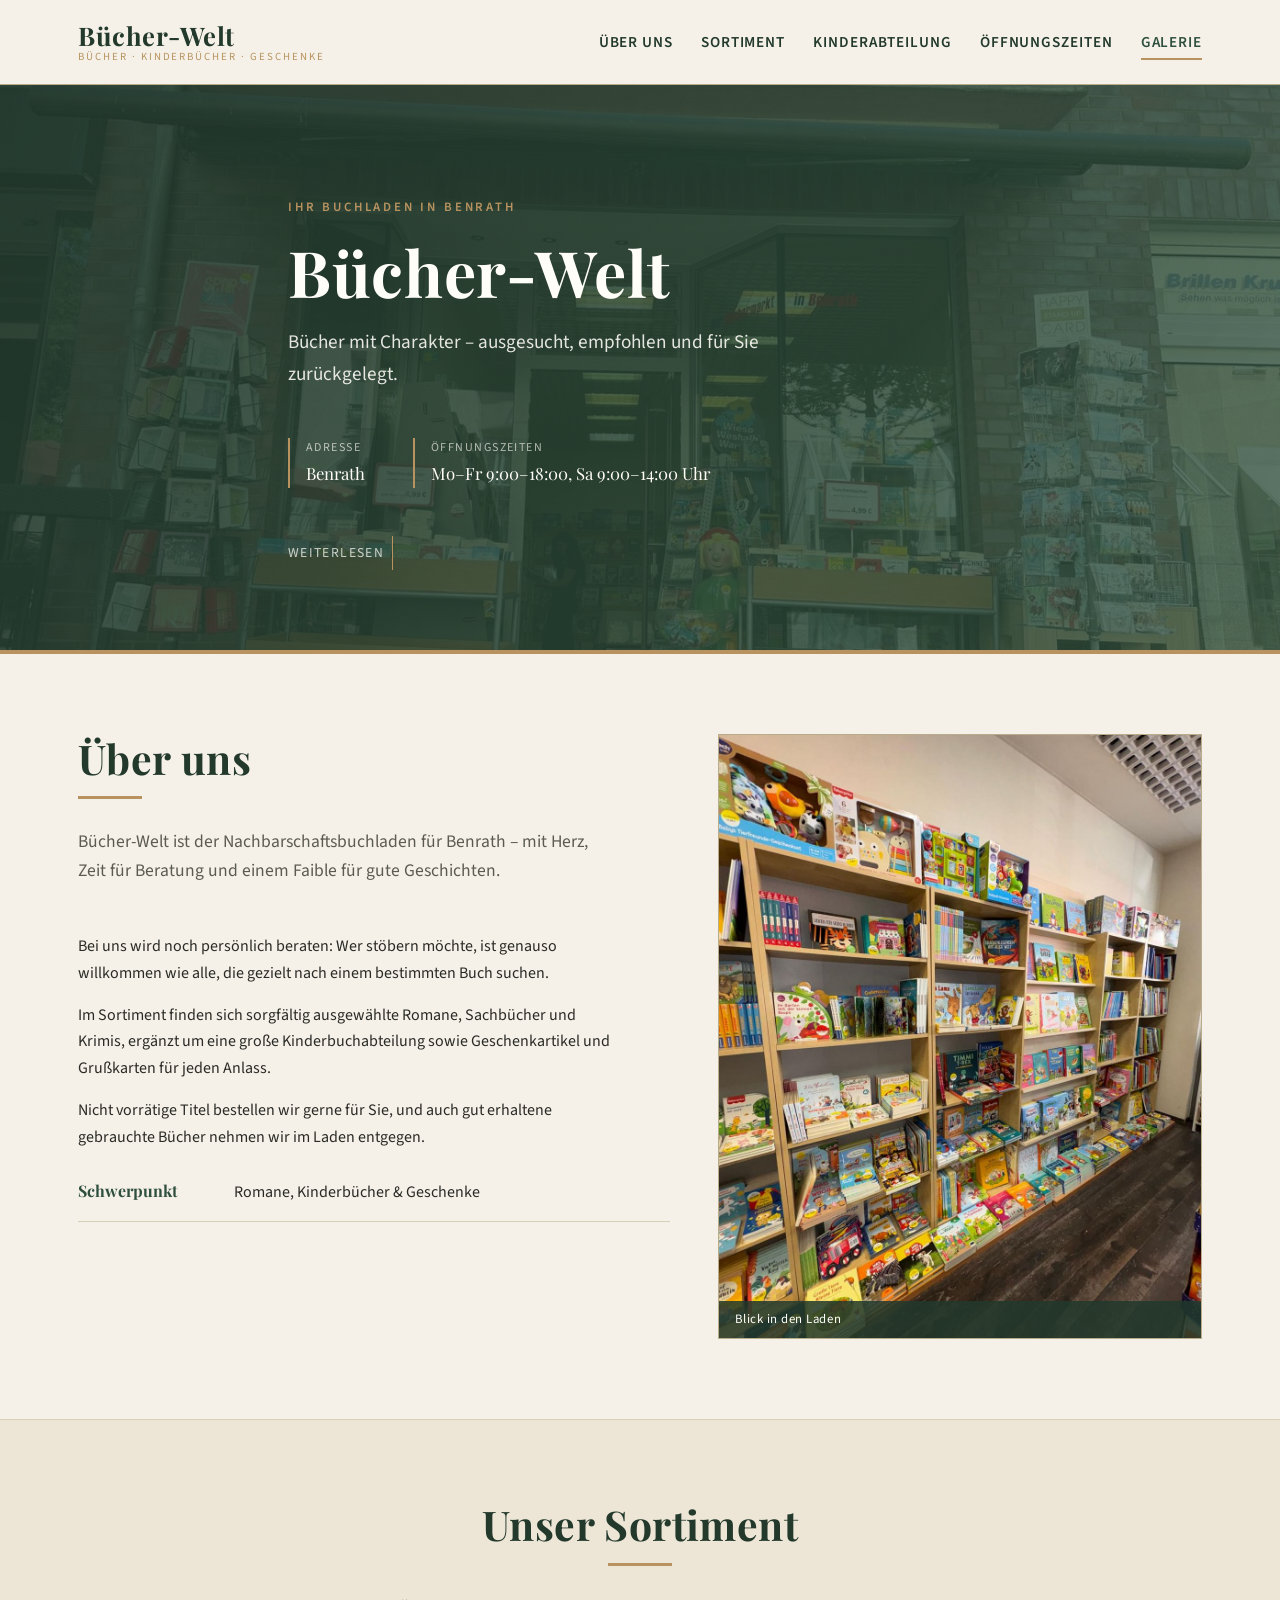
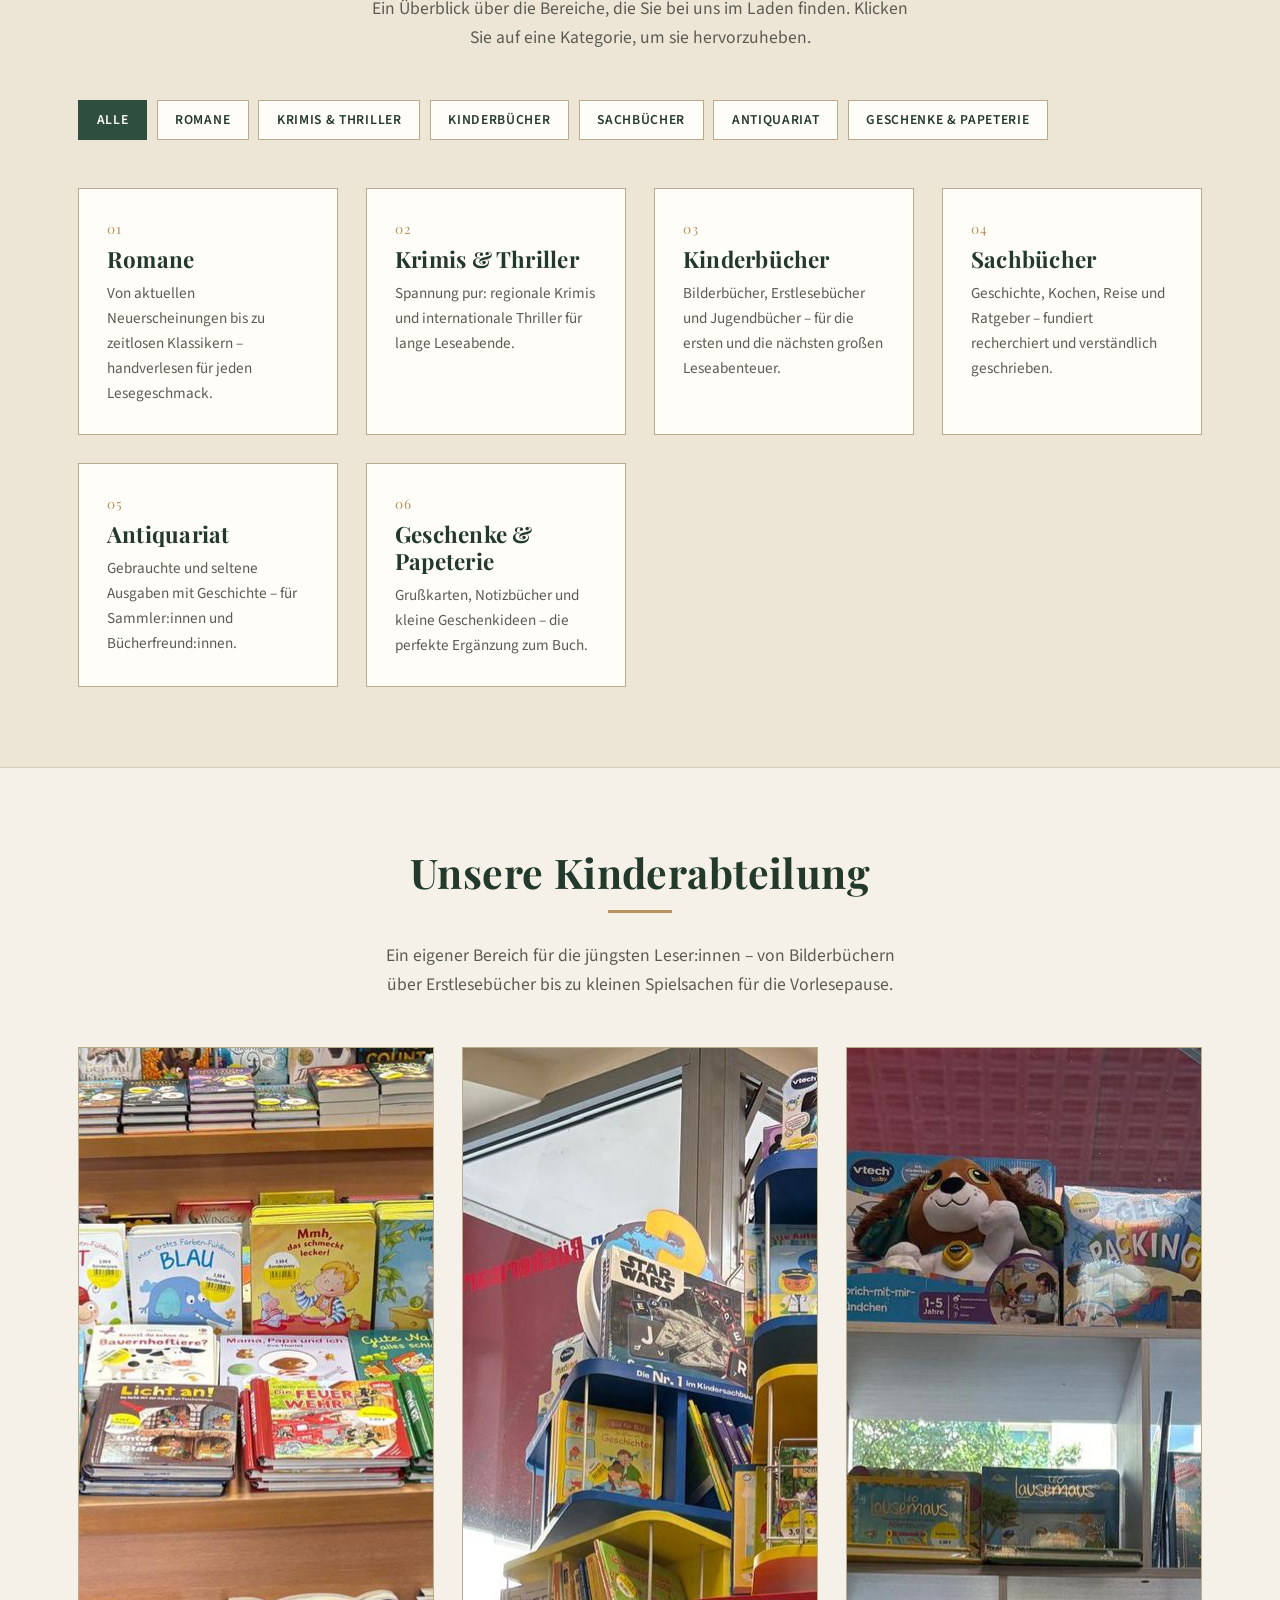
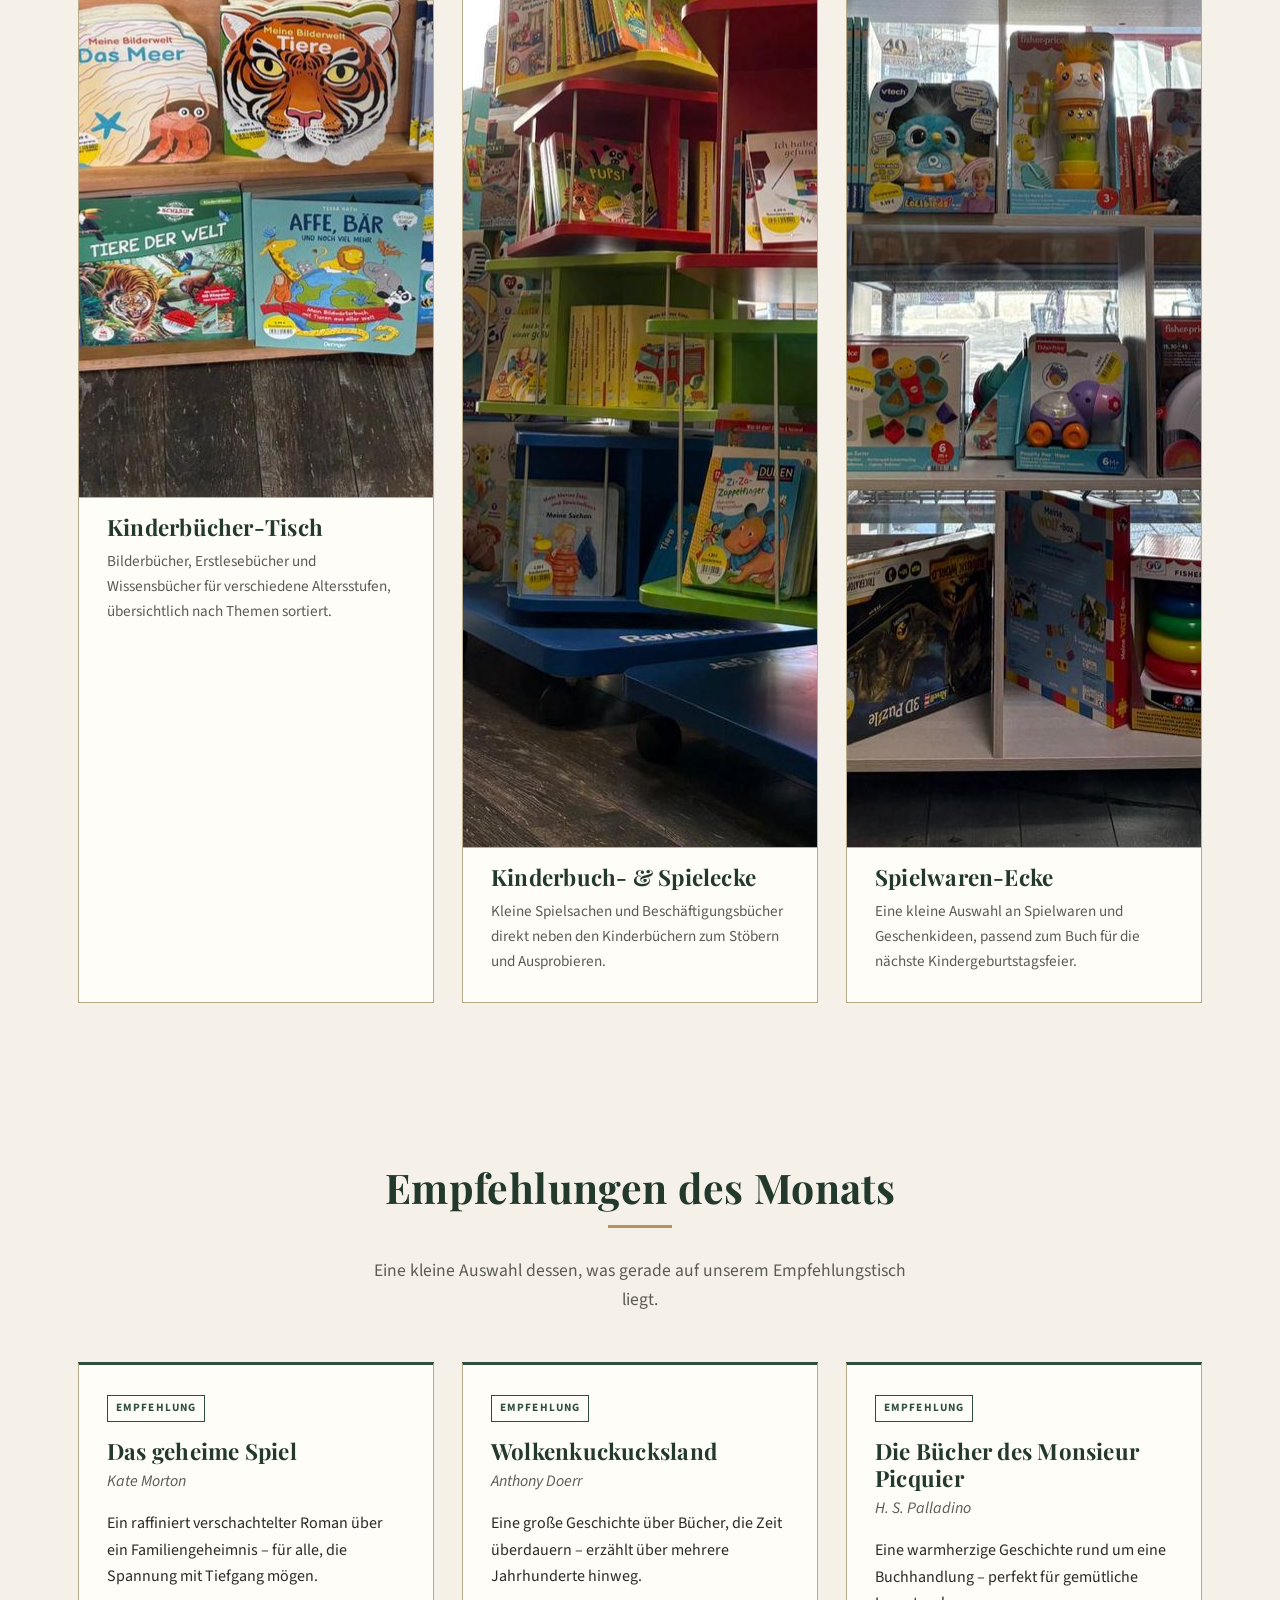
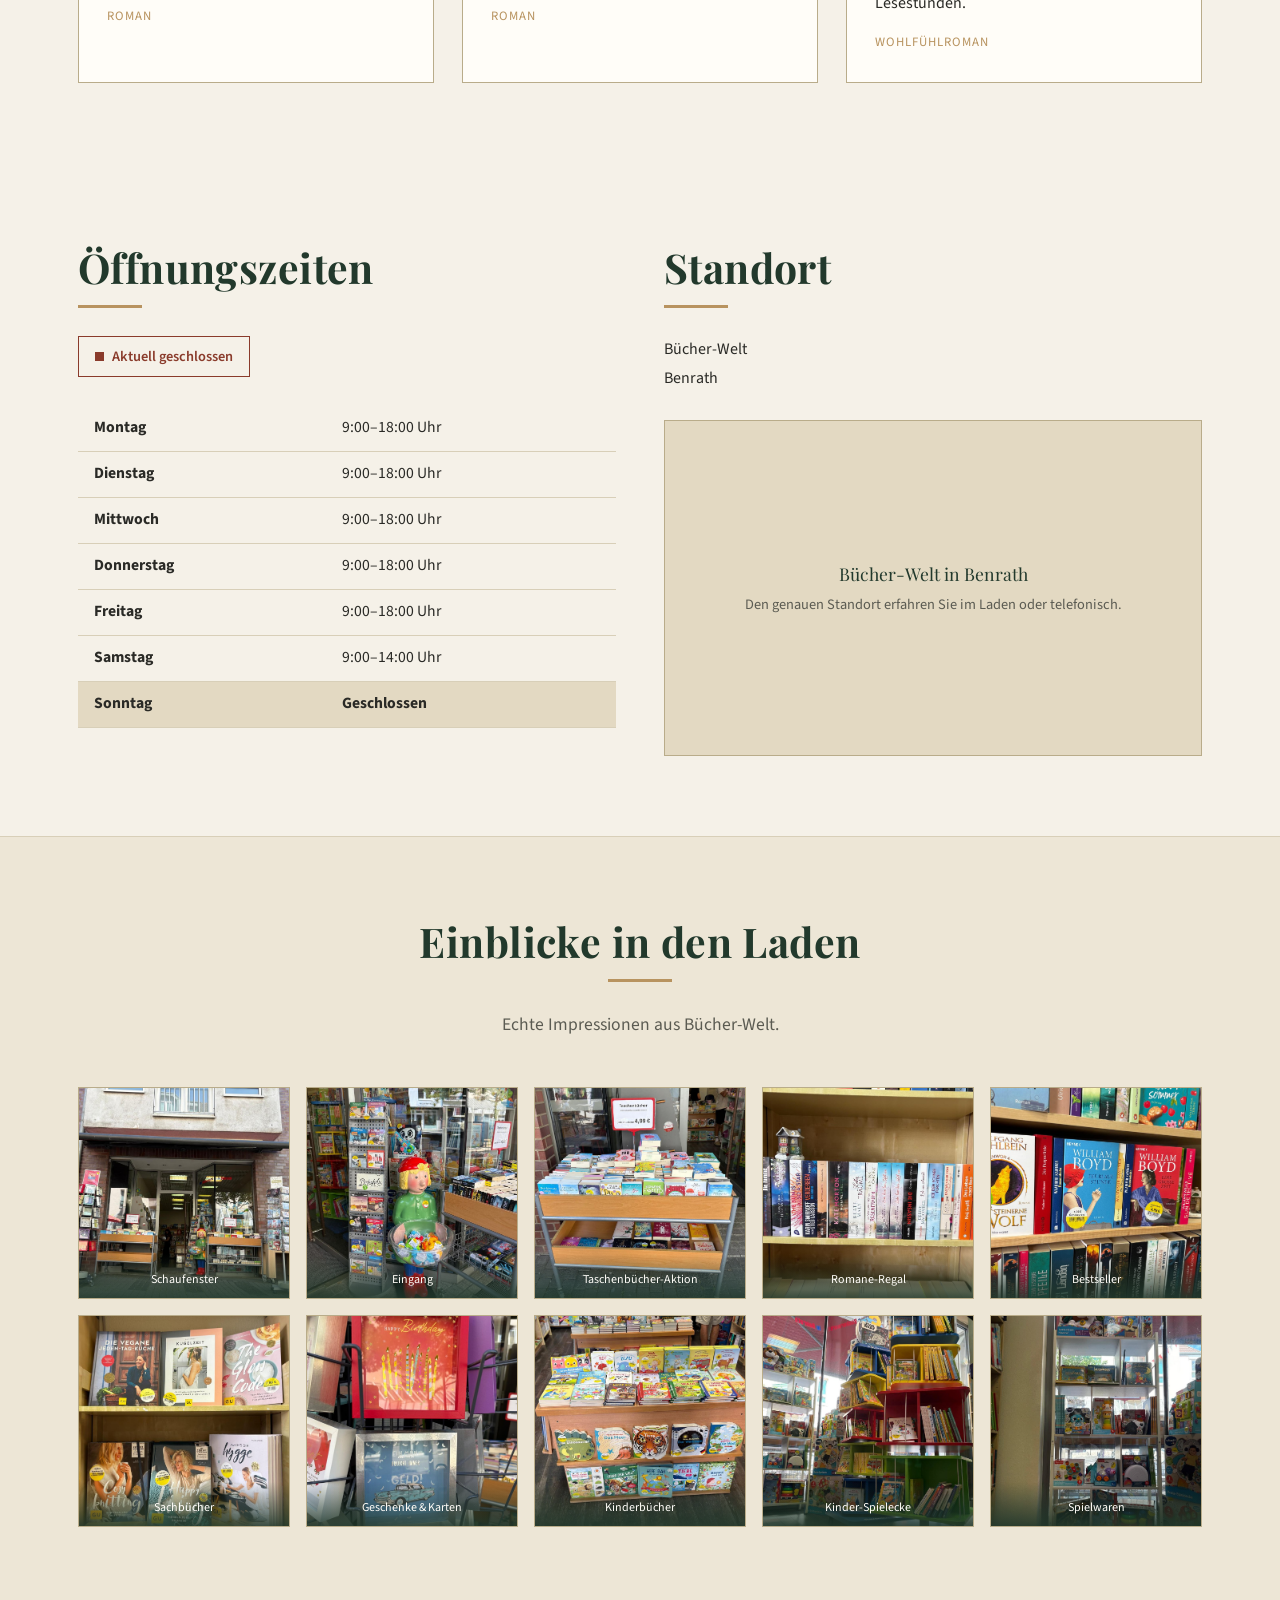
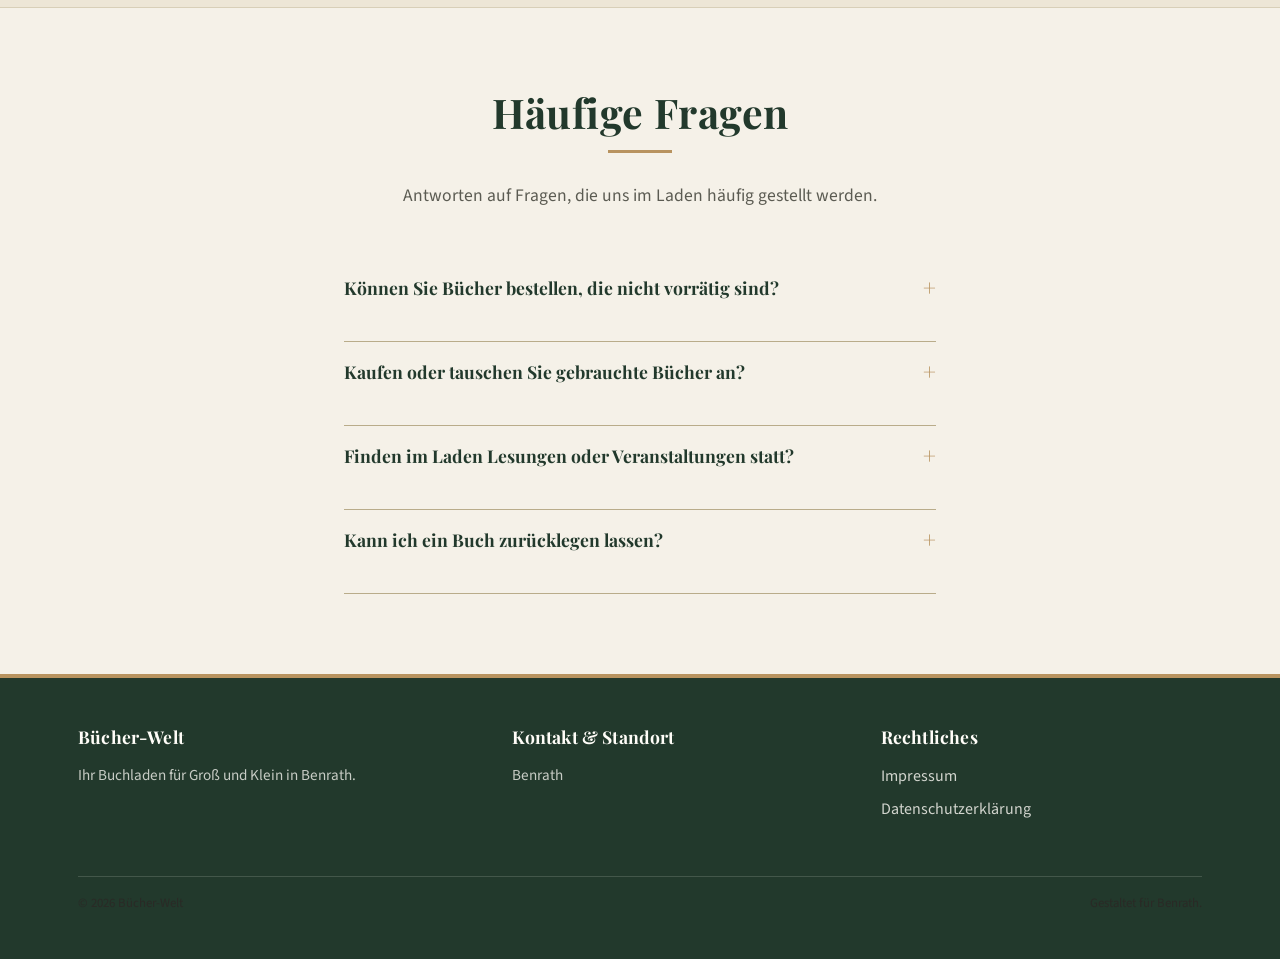
==== commit 72d7bb88: "Ladenname auf Bücher-Welt ändern und Platzhalter durch echte Inhalte ersetzen Name überall zu "Büche" ====
--- a/index.html
+++ b/index.html
@@ -3,8 +3,8 @@
 <head>
 <meta charset="UTF-8" />
 <meta name="viewport" content="width=device-width, initial-scale=1.0" />
-<title>Buchhandel Benrath – Bücher, Kinderbücher &amp; Geschenke</title>
-<meta name="description" content="Buchhandel Benrath ist ein inhabergeführter Bücherladen in Benrath mit eigener Kinderabteilung und einer sorgfältig kuratierten Auswahl an Romanen, Sachbüchern und Geschenken." />
+<title>Bücher-Welt – Bücher, Kinderbücher &amp; Geschenke</title>
+<meta name="description" content="Bücher-Welt ist ein inhabergeführter Bücherladen in Benrath mit eigener Kinderabteilung und einer sorgfältig kuratierten Auswahl an Romanen, Sachbüchern und Geschenken." />
 <link rel="preconnect" href="https://fonts.googleapis.com" />
 <link rel="preconnect" href="https://fonts.gstatic.com" crossorigin />
 <link href="https://fonts.googleapis.com/css2?family=Playfair+Display:wght@600;700&family=Source+Sans+3:wght@400;600;700&display=swap" rel="stylesheet" />
@@ -16,7 +16,7 @@
 <header class="site-header">
   <div class="container">
     <a href="index.html" class="logo">
-      Buchhandel Benrath
+      Bücher-Welt
       <span>Bücher · Kinderbücher · Geschenke</span>
     </a>
     <nav class="main-nav" id="main-nav" aria-label="Hauptnavigation">
@@ -38,17 +38,17 @@
 
   <section class="hero">
     <div class="container">
-      <p class="hero-eyebrow">Seit [Platzhalter: Gründungsjahr]</p>
-      <h1>Buchhandel Benrath</h1>
-      <p class="hero-lead">[Platzhalter: Kurzer Claim, z. B. „Bücher mit Charakter – ausgesucht, empfohlen und gebunden für Benrath.“]</p>
+      <p class="hero-eyebrow">Ihr Buchladen in Benrath</p>
+      <h1>Bücher-Welt</h1>
+      <p class="hero-lead">Bücher mit Charakter – ausgesucht, empfohlen und für Sie zurückgelegt.</p>
       <dl class="hero-meta">
         <div>
           <dt>Adresse</dt>
-          <dd>[Platzhalter: Musterstraße 1, 12345 Benrath]</dd>
+          <dd>Benrath</dd>
         </div>
         <div>
           <dt>Öffnungszeiten</dt>
-          <dd>[Platzhalter: Mo–Sa 9:00–18:00 Uhr]</dd>
+          <dd>Mo–Fr 9:00–18:00, Sa 9:00–14:00 Uhr</dd>
         </div>
       </dl>
       <span class="scroll-hint">Weiterlesen</span>
@@ -59,14 +59,12 @@
     <div class="container about-grid">
       <div>
         <h2>Über uns</h2>
-        <p class="section-intro">[Platzhalter: Ein bis zwei Sätze zur Einleitung des Über-uns-Textes.]</p>
-        <p>[Platzhalter: Absatz 1 – Geschichte des Ladens, wann und warum er gegründet wurde, was ihn besonders macht.]</p>
-        <p>[Platzhalter: Absatz 2 – Sortimentsphilosophie, z. B. Auswahlkriterien, persönliche Beratung, regionale Autor:innen.]</p>
-        <p>[Platzhalter: Absatz 3 – Atmosphäre im Laden, Leseecke, Veranstaltungen falls vorhanden.]</p>
+        <p class="section-intro">Bücher-Welt ist der Nachbarschaftsbuchladen für Benrath – mit Herz, Zeit für Beratung und einem Faible für gute Geschichten.</p>
+        <p>Bei uns wird noch persönlich beraten: Wer stöbern möchte, ist genauso willkommen wie alle, die gezielt nach einem bestimmten Buch suchen.</p>
+        <p>Im Sortiment finden sich sorgfältig ausgewählte Romane, Sachbücher und Krimis, ergänzt um eine große Kinderbuchabteilung sowie Geschenkartikel und Grußkarten für jeden Anlass.</p>
+        <p>Nicht vorrätige Titel bestellen wir gerne für Sie, und auch gut erhaltene gebrauchte Bücher nehmen wir im Laden entgegen.</p>
         <ul class="about-facts">
-          <li><strong>Inhaber:in</strong> <span>[Platzhalter: Name]</span></li>
-          <li><strong>Gegründet</strong> <span>[Platzhalter: Jahr]</span></li>
-          <li><strong>Schwerpunkt</strong> <span>[Platzhalter: z. B. Belletristik & Antiquariat]</span></li>
+          <li><strong>Schwerpunkt</strong> <span>Romane, Kinderbücher &amp; Geschenke</span></li>
         </ul>
       </div>
       <figure class="about-figure">
@@ -95,32 +93,32 @@
         <article class="category-card" data-category="romane">
           <p class="cat-number">01</p>
           <h3>Romane</h3>
-          <p>[Platzhalter: Kurzbeschreibung – z. B. Gegenwartsliteratur, Klassiker, internationale Bestseller.]</p>
+          <p>Von aktuellen Neuerscheinungen bis zu zeitlosen Klassikern – handverlesen für jeden Lesegeschmack.</p>
         </article>
         <article class="category-card" data-category="krimis">
           <p class="cat-number">02</p>
           <h3>Krimis &amp; Thriller</h3>
-          <p>[Platzhalter: Kurzbeschreibung – z. B. regionale und internationale Spannungsliteratur.]</p>
+          <p>Spannung pur: regionale Krimis und internationale Thriller für lange Leseabende.</p>
         </article>
         <article class="category-card" data-category="kinder">
           <p class="cat-number">03</p>
           <h3>Kinderbücher</h3>
-          <p>[Platzhalter: Kurzbeschreibung – Bilderbücher, Erstlesebücher, Jugendbücher.]</p>
+          <p>Bilderbücher, Erstlesebücher und Jugendbücher – für die ersten und die nächsten großen Leseabenteuer.</p>
         </article>
         <article class="category-card" data-category="sachbuch">
           <p class="cat-number">04</p>
           <h3>Sachbücher</h3>
-          <p>[Platzhalter: Kurzbeschreibung – Geschichte, Kochen, Reise, Ratgeber.]</p>
+          <p>Geschichte, Kochen, Reise und Ratgeber – fundiert recherchiert und verständlich geschrieben.</p>
         </article>
         <article class="category-card" data-category="antiquariat">
           <p class="cat-number">05</p>
           <h3>Antiquariat</h3>
-          <p>[Platzhalter: Kurzbeschreibung – gebrauchte und seltene Ausgaben.]</p>
+          <p>Gebrauchte und seltene Ausgaben mit Geschichte – für Sammler:innen und Bücherfreund:innen.</p>
         </article>
         <article class="category-card" data-category="geschenke">
           <p class="cat-number">06</p>
           <h3>Geschenke &amp; Papeterie</h3>
-          <p>[Platzhalter: Kurzbeschreibung – Karten, Notizbücher, kleine Geschenkartikel.]</p>
+          <p>Grußkarten, Notizbücher und kleine Geschenkideen – die perfekte Ergänzung zum Buch.</p>
         </article>
       </div>
     </div>
@@ -135,21 +133,21 @@
           <img src="assets/img/kinderbuecher-tisch.jpg" width="1400" height="1050" alt="Tisch mit Kinderbüchern zu Tieren, Fahrzeugen und Wissen" loading="lazy" />
           <div class="kids-card-body">
             <h3>Kinderbücher-Tisch</h3>
-            <p>[Platzhalter: Bilderbücher, Erstlesebücher und Wissensbücher für verschiedene Altersstufen, übersichtlich nach Themen sortiert.]</p>
+            <p>Bilderbücher, Erstlesebücher und Wissensbücher für verschiedene Altersstufen, übersichtlich nach Themen sortiert.</p>
           </div>
         </article>
         <article class="kids-card">
           <img src="assets/img/kinderbuecher-spielecke.jpg" width="1050" height="1400" alt="Drehständer mit Kinderbüchern und kleinem Spielzeug" loading="lazy" />
           <div class="kids-card-body">
             <h3>Kinderbuch- &amp; Spielecke</h3>
-            <p>[Platzhalter: Kleine Spielsachen und Beschäftigungsbücher direkt neben den Kinderbüchern zum Stöbern und Ausprobieren.]</p>
+            <p>Kleine Spielsachen und Beschäftigungsbücher direkt neben den Kinderbüchern zum Stöbern und Ausprobieren.</p>
           </div>
         </article>
         <article class="kids-card">
           <img src="assets/img/spielwaren-ecke.jpg" width="1050" height="1400" alt="Regal mit Spielwaren für Kinder am Schaufenster" loading="lazy" />
           <div class="kids-card-body">
             <h3>Spielwaren-Ecke</h3>
-            <p>[Platzhalter: Eine kleine Auswahl an Spielwaren und Geschenkideen, passend zum Buch für die nächste Kindergeburtstagsfeier.]</p>
+            <p>Eine kleine Auswahl an Spielwaren und Geschenkideen, passend zum Buch für die nächste Kindergeburtstagsfeier.</p>
           </div>
         </article>
       </div>
@@ -163,24 +161,24 @@
       <div class="book-tip-grid">
         <article class="book-tip-card">
           <p class="book-tip-badge">Empfehlung</p>
-          <h3>[Platzhalter: Buchtitel 1]</h3>
-          <p class="book-tip-author">[Platzhalter: Autor:in]</p>
-          <p>[Platzhalter: Kurze, persönliche Beschreibung, warum dieses Buch empfohlen wird.]</p>
-          <p class="book-tip-genre">[Platzhalter: Genre]</p>
+          <h3>Das geheime Spiel</h3>
+          <p class="book-tip-author">Kate Morton</p>
+          <p>Ein raffiniert verschachtelter Roman über ein Familiengeheimnis – für alle, die Spannung mit Tiefgang mögen.</p>
+          <p class="book-tip-genre">Roman</p>
         </article>
         <article class="book-tip-card">
           <p class="book-tip-badge">Empfehlung</p>
-          <h3>[Platzhalter: Buchtitel 2]</h3>
-          <p class="book-tip-author">[Platzhalter: Autor:in]</p>
-          <p>[Platzhalter: Kurze, persönliche Beschreibung, warum dieses Buch empfohlen wird.]</p>
-          <p class="book-tip-genre">[Platzhalter: Genre]</p>
+          <h3>Wolkenkuckucksland</h3>
+          <p class="book-tip-author">Anthony Doerr</p>
+          <p>Eine große Geschichte über Bücher, die Zeit überdauern – erzählt über mehrere Jahrhunderte hinweg.</p>
+          <p class="book-tip-genre">Roman</p>
         </article>
         <article class="book-tip-card">
           <p class="book-tip-badge">Empfehlung</p>
-          <h3>[Platzhalter: Buchtitel 3]</h3>
-          <p class="book-tip-author">[Platzhalter: Autor:in]</p>
-          <p>[Platzhalter: Kurze, persönliche Beschreibung, warum dieses Buch empfohlen wird.]</p>
-          <p class="book-tip-genre">[Platzhalter: Genre]</p>
+          <h3>Die Bücher des Monsieur Picquier</h3>
+          <p class="book-tip-author">H. S. Palladino</p>
+          <p>Eine warmherzige Geschichte rund um eine Buchhandlung – perfekt für gemütliche Lesestunden.</p>
+          <p class="book-tip-genre">Wohlfühlroman</p>
         </article>
       </div>
     </div>
@@ -193,12 +191,12 @@
         <p class="status-badge is-closed" id="status-badge">Öffnungszeiten werden geprüft …</p>
         <table class="hours-table" id="hours-table">
           <tbody>
-            <tr data-day="1"><th>Montag</th><td>[Platzhalter: 9:00–18:00 Uhr]</td></tr>
-            <tr data-day="2"><th>Dienstag</th><td>[Platzhalter: 9:00–18:00 Uhr]</td></tr>
-            <tr data-day="3"><th>Mittwoch</th><td>[Platzhalter: 9:00–18:00 Uhr]</td></tr>
-            <tr data-day="4"><th>Donnerstag</th><td>[Platzhalter: 9:00–18:00 Uhr]</td></tr>
-            <tr data-day="5"><th>Freitag</th><td>[Platzhalter: 9:00–18:00 Uhr]</td></tr>
-            <tr data-day="6"><th>Samstag</th><td>[Platzhalter: 9:00–14:00 Uhr]</td></tr>
+            <tr data-day="1"><th>Montag</th><td>9:00–18:00 Uhr</td></tr>
+            <tr data-day="2"><th>Dienstag</th><td>9:00–18:00 Uhr</td></tr>
+            <tr data-day="3"><th>Mittwoch</th><td>9:00–18:00 Uhr</td></tr>
+            <tr data-day="4"><th>Donnerstag</th><td>9:00–18:00 Uhr</td></tr>
+            <tr data-day="5"><th>Freitag</th><td>9:00–18:00 Uhr</td></tr>
+            <tr data-day="6"><th>Samstag</th><td>9:00–14:00 Uhr</td></tr>
             <tr data-day="0"><th>Sonntag</th><td>Geschlossen</td></tr>
           </tbody>
         </table>
@@ -206,14 +204,13 @@
       <div class="location-box">
         <h2>Standort</h2>
         <address>
-          <p>Buchhandel Benrath</p>
-          <p>[Platzhalter: Musterstraße 1]</p>
-          <p>[Platzhalter: 12345 Benrath]</p>
+          <p>Bücher-Welt</p>
+          <p>Benrath</p>
         </address>
         <div class="map-placeholder">
           <div>
-            <span>[Platzhalter: Kartenausschnitt]</span>
-            Sobald die genaue Adresse feststeht, wird hier eine Standortkarte eingebunden.
+            <span>Bücher-Welt in Benrath</span>
+            Den genauen Standort erfahren Sie im Laden oder telefonisch.
           </div>
         </div>
       </div>
@@ -223,7 +220,7 @@
   <section id="galerie" class="section-alt reveal">
     <div class="container">
       <h2 class="centered">Einblicke in den Laden</h2>
-      <p class="section-intro centered">Echte Impressionen aus Buchhandel Benrath.</p>
+      <p class="section-intro centered">Echte Impressionen aus Bücher-Welt.</p>
       <div class="gallery-grid" id="gallery-grid">
         <button type="button" class="gallery-item" data-caption="Schaufenster von außen">
           <img src="assets/img/schaufenster.jpg" width="1400" height="1050" alt="Schaufenster des Ladens von außen" loading="lazy" />
@@ -266,38 +263,6 @@
           <figcaption>Spielwaren</figcaption>
         </button>
       </div>
-    </div>
-  </section>
-
-  <section id="kundenstimmen" class="section-alt reveal">
-    <div class="container">
-      <h2 class="centered">Was Kund:innen sagen</h2>
-      <p class="section-intro centered">Ein paar Rückmeldungen aus dem Laden – noch keine Bewertungen erfasst? Diese Platzhalter zeigen, wie es einmal aussehen wird.</p>
-      <div class="testimonial-carousel">
-        <button type="button" class="testimonial-arrow" id="testimonial-prev" aria-label="Vorherige Stimme">←</button>
-        <div class="testimonial-viewport">
-          <ul class="testimonial-track" id="testimonial-track">
-            <li class="testimonial-slide">
-              <p class="testimonial-quote">„[Platzhalter: Zitat einer/eines Kund:in über die Beratung oder Auswahl.]“</p>
-              <p class="testimonial-name">[Platzhalter: Name / Initialen]</p>
-            </li>
-            <li class="testimonial-slide">
-              <p class="testimonial-quote">„[Platzhalter: Zitat über die Atmosphäre im Laden.]“</p>
-              <p class="testimonial-name">[Platzhalter: Name / Initialen]</p>
-            </li>
-            <li class="testimonial-slide">
-              <p class="testimonial-quote">„[Platzhalter: Zitat über das Antiquariat oder eine seltene Buchfindung.]“</p>
-              <p class="testimonial-name">[Platzhalter: Name / Initialen]</p>
-            </li>
-            <li class="testimonial-slide">
-              <p class="testimonial-quote">„[Platzhalter: Zitat über die persönliche Empfehlung eines Buches.]“</p>
-              <p class="testimonial-name">[Platzhalter: Name / Initialen]</p>
-            </li>
-          </ul>
-        </div>
-        <button type="button" class="testimonial-arrow" id="testimonial-next" aria-label="Nächste Stimme">→</button>
-      </div>
-      <div class="testimonial-dots" id="testimonial-dots" role="tablist" aria-label="Kundenstimmen auswählen"></div>
     </div>
   </section>
 
@@ -309,31 +274,25 @@
         <div class="faq-item">
           <h3><button type="button" class="faq-question" aria-expanded="false">Können Sie Bücher bestellen, die nicht vorrätig sind?</button></h3>
           <div class="faq-answer">
-            <p>[Platzhalter: Antwort – z. B. Bestellungen sind möglich und meist innerhalb von 1–2 Werktagen abholbereit.]</p>
+            <p>Ja, gerne. Nicht vorrätige Titel bestellen wir für Sie und sind meist innerhalb weniger Werktage abholbereit.</p>
           </div>
         </div>
         <div class="faq-item">
           <h3><button type="button" class="faq-question" aria-expanded="false">Kaufen oder tauschen Sie gebrauchte Bücher an?</button></h3>
           <div class="faq-answer">
-            <p>[Platzhalter: Antwort – z. B. Ankauf nach Sichtung vor Ort, abhängig von Zustand und Sortiment.]</p>
-          </div>
-        </div>
-        <div class="faq-item">
-          <h3><button type="button" class="faq-question" aria-expanded="false">Gibt es Parkmöglichkeiten in der Nähe?</button></h3>
-          <div class="faq-answer">
-            <p>[Platzhalter: Antwort – z. B. Hinweise zu Parkplätzen oder öffentlichen Verkehrsmitteln.]</p>
+            <p>Ja – bringen Sie Ihre gut erhaltenen Bücher gerne vorbei, wir sichten sie direkt im Laden.</p>
           </div>
         </div>
         <div class="faq-item">
           <h3><button type="button" class="faq-question" aria-expanded="false">Finden im Laden Lesungen oder Veranstaltungen statt?</button></h3>
           <div class="faq-answer">
-            <p>[Platzhalter: Antwort – z. B. gelegentliche Lesungen, Ankündigung im Schaufenster.]</p>
+            <p>Gelegentlich ja – Ankündigungen dazu finden Sie im Schaufenster und hier auf der Website.</p>
           </div>
         </div>
         <div class="faq-item">
-          <h3><button type="button" class="faq-question" aria-expanded="false">Kann ich ein Buch telefonisch zurücklegen lassen?</button></h3>
+          <h3><button type="button" class="faq-question" aria-expanded="false">Kann ich ein Buch zurücklegen lassen?</button></h3>
           <div class="faq-answer">
-            <p>[Platzhalter: Antwort – z. B. Zurücklegen für einige Tage nach telefonischer Absprache möglich.]</p>
+            <p>Ja, sprechen Sie uns einfach im Laden an, dann legen wir das gewünschte Buch für Sie zurück.</p>
           </div>
         </div>
       </div>
@@ -346,14 +305,13 @@
   <div class="container">
     <div class="footer-grid">
       <div>
-        <h4>Buchhandel Benrath</h4>
-        <p>[Platzhalter: Kurzer Footer-Satz, z. B. „Ihr unabhängiger Bücherladen in Benrath.“]</p>
+        <h4>Bücher-Welt</h4>
+        <p>Ihr Buchladen für Groß und Klein in Benrath.</p>
       </div>
       <div>
         <h4>Kontakt &amp; Standort</h4>
         <address>
-          <p>[Platzhalter: Musterstraße 1]</p>
-          <p>[Platzhalter: 12345 Benrath]</p>
+          <p>Benrath</p>
         </address>
       </div>
       <div>
@@ -365,7 +323,7 @@
       </div>
     </div>
     <div class="footer-bottom">
-      <p>&copy; <span id="copyright-year">2026</span> Buchhandel Benrath</p>
+      <p>&copy; <span id="copyright-year">2026</span> Bücher-Welt</p>
       <p>Gestaltet für Benrath.</p>
     </div>
   </div>
--- a/css/style.css
+++ b/css/style.css
@@ -804,85 +804,7 @@
     linear-gradient(180deg, rgba(184, 147, 95, 0.18), rgba(47, 79, 62, 0.1));
 }
 
-/* ---------- 10b. Kundenstimmen ---------- */
-.testimonial-carousel {
-  display: flex;
-  align-items: center;
-  gap: var(--space-md);
-  max-width: 720px;
-  margin-inline: auto;
-}
-
-.testimonial-viewport {
-  overflow: hidden;
-  flex: 1;
-}
-
-.testimonial-track {
-  display: flex;
-  transition: transform 0.4s ease;
-}
-
-.testimonial-slide {
-  flex: 0 0 100%;
-  text-align: center;
-  padding-inline: var(--space-sm);
-}
-
-.testimonial-quote {
-  font-family: var(--font-heading);
-  font-size: 1.25rem;
-  color: var(--color-forest-dark);
-  max-width: 56ch;
-  margin-inline: auto;
-  margin-bottom: var(--space-sm);
-}
-
-.testimonial-name {
-  color: var(--color-gold);
-  text-transform: uppercase;
-  letter-spacing: 0.08em;
-  font-size: 0.8rem;
-  font-weight: 600;
-}
-
-.testimonial-arrow {
-  border: 1px solid var(--color-border-strong);
-  background-color: var(--color-white);
-  width: 42px;
-  height: 42px;
-  flex-shrink: 0;
-  font-size: 1.1rem;
-  color: var(--color-forest-dark);
-  transition: border-color var(--transition), color var(--transition);
-}
-
-.testimonial-arrow:hover,
-.testimonial-arrow:focus-visible {
-  border-color: var(--color-forest);
-  color: var(--color-forest);
-}
-
-.testimonial-dots {
-  display: flex;
-  justify-content: center;
-  gap: 0.5rem;
-  margin-top: var(--space-md);
-}
-
-.testimonial-dots button {
-  width: 9px;
-  height: 9px;
-  border: 1px solid var(--color-forest);
-  background-color: transparent;
-  padding: 0;
-}
-
-.testimonial-dots button.active {
-  background-color: var(--color-forest);
-}
-
-/* ---------- 10c. FAQ ---------- */
+/* ---------- 10b. FAQ ---------- */
 .faq-list {
   max-width: 74ch;
   margin-inline: auto;
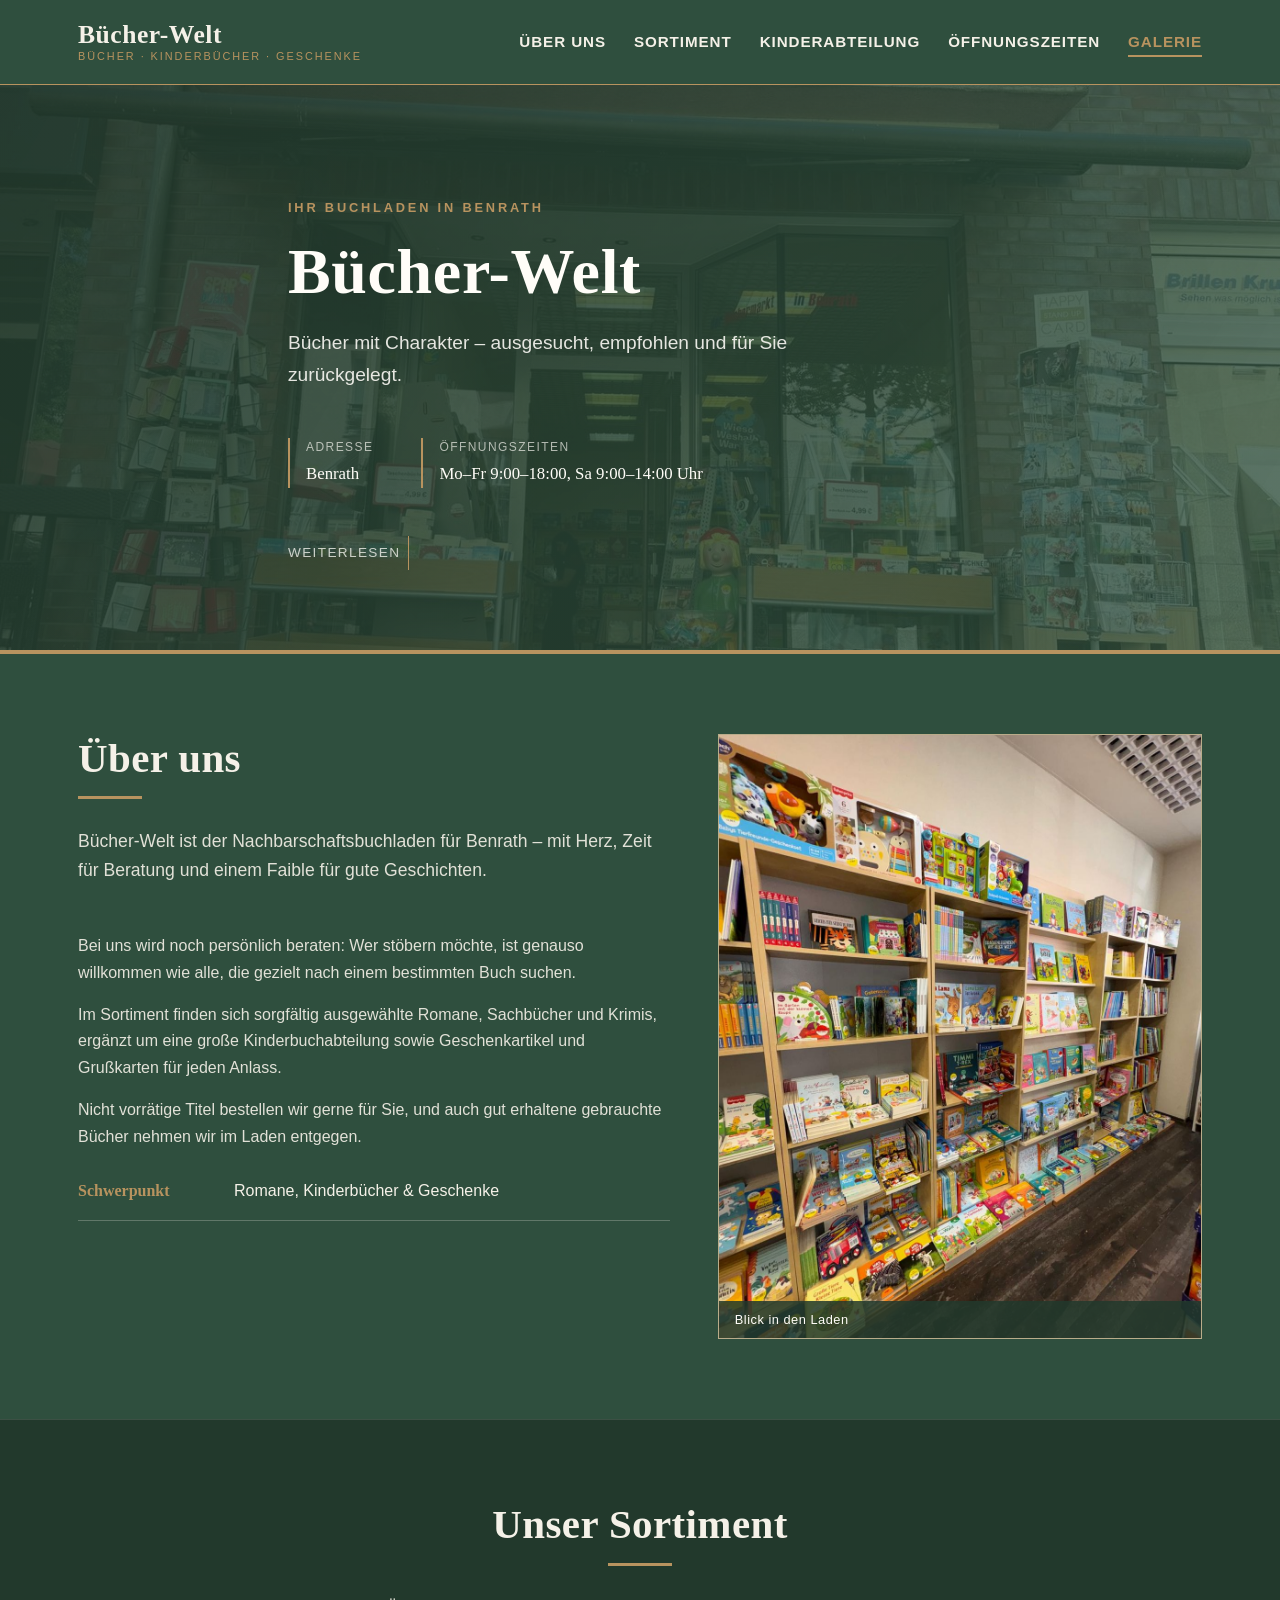
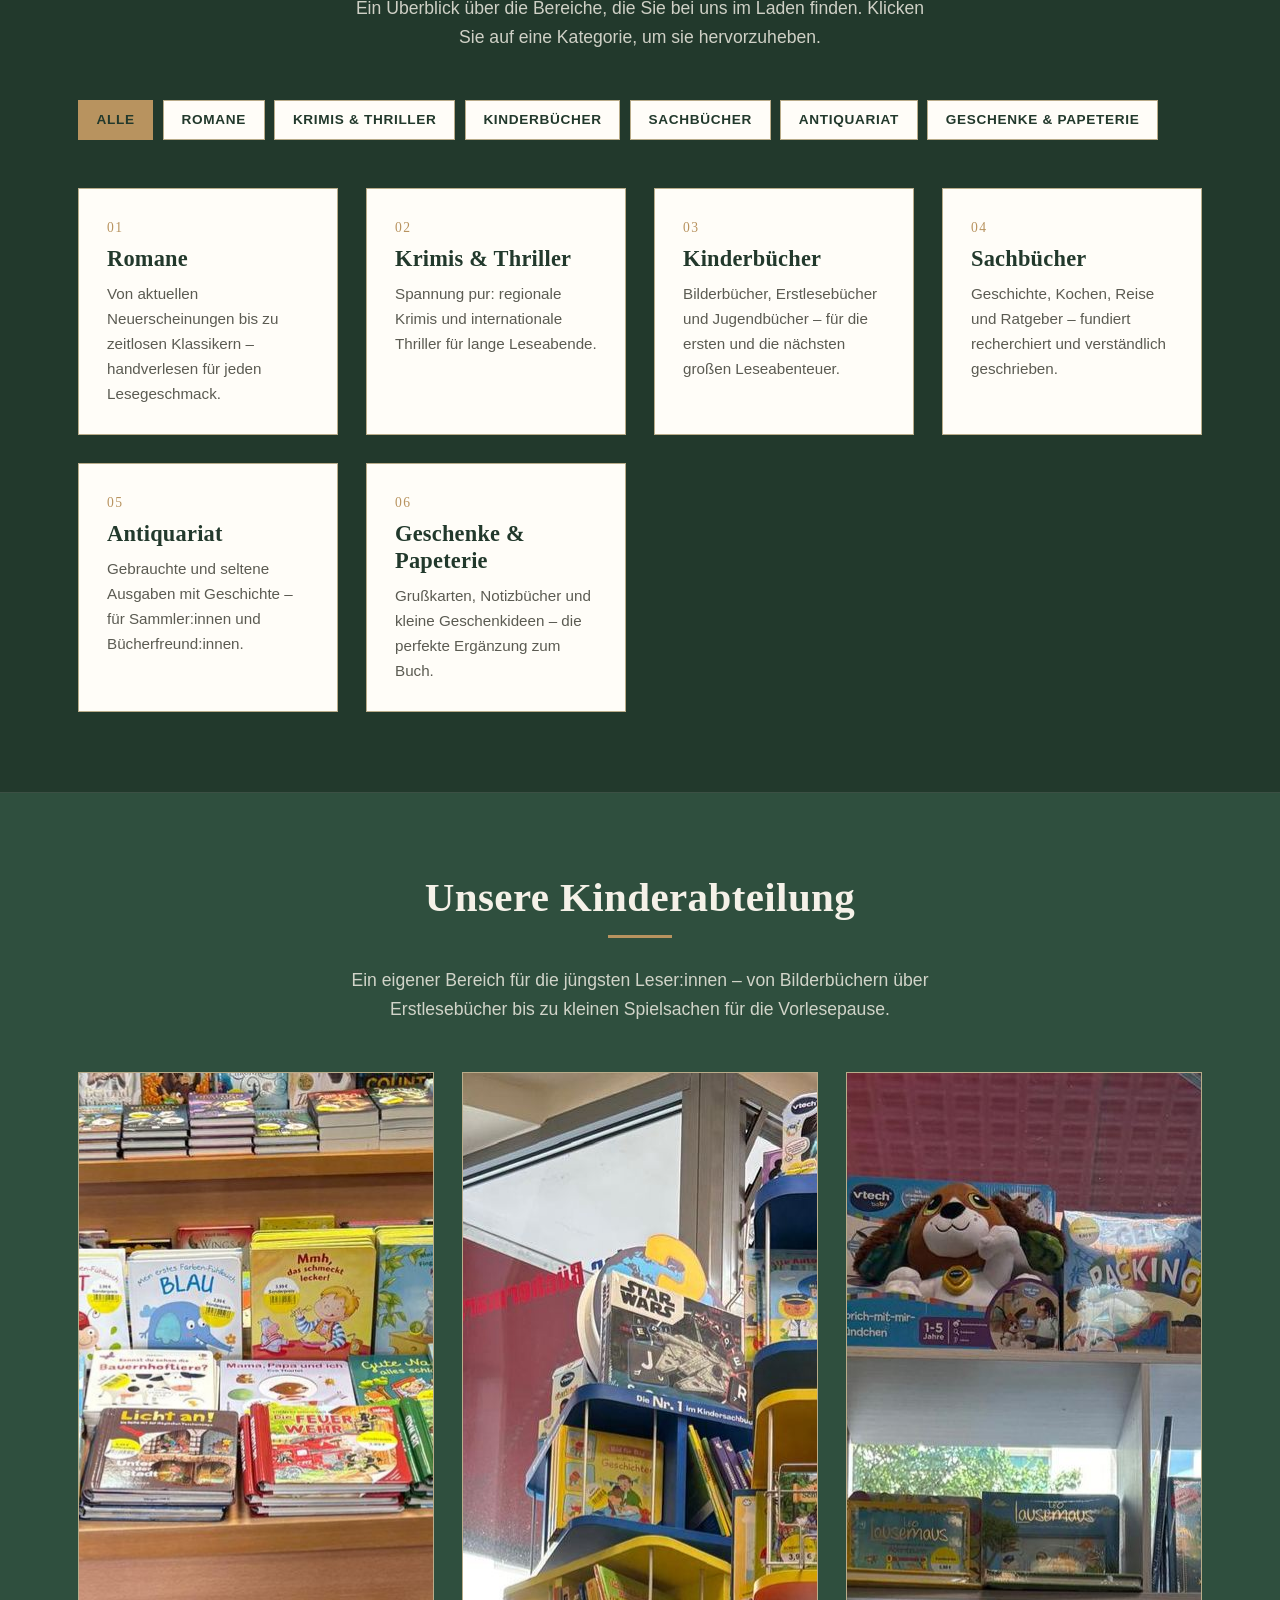
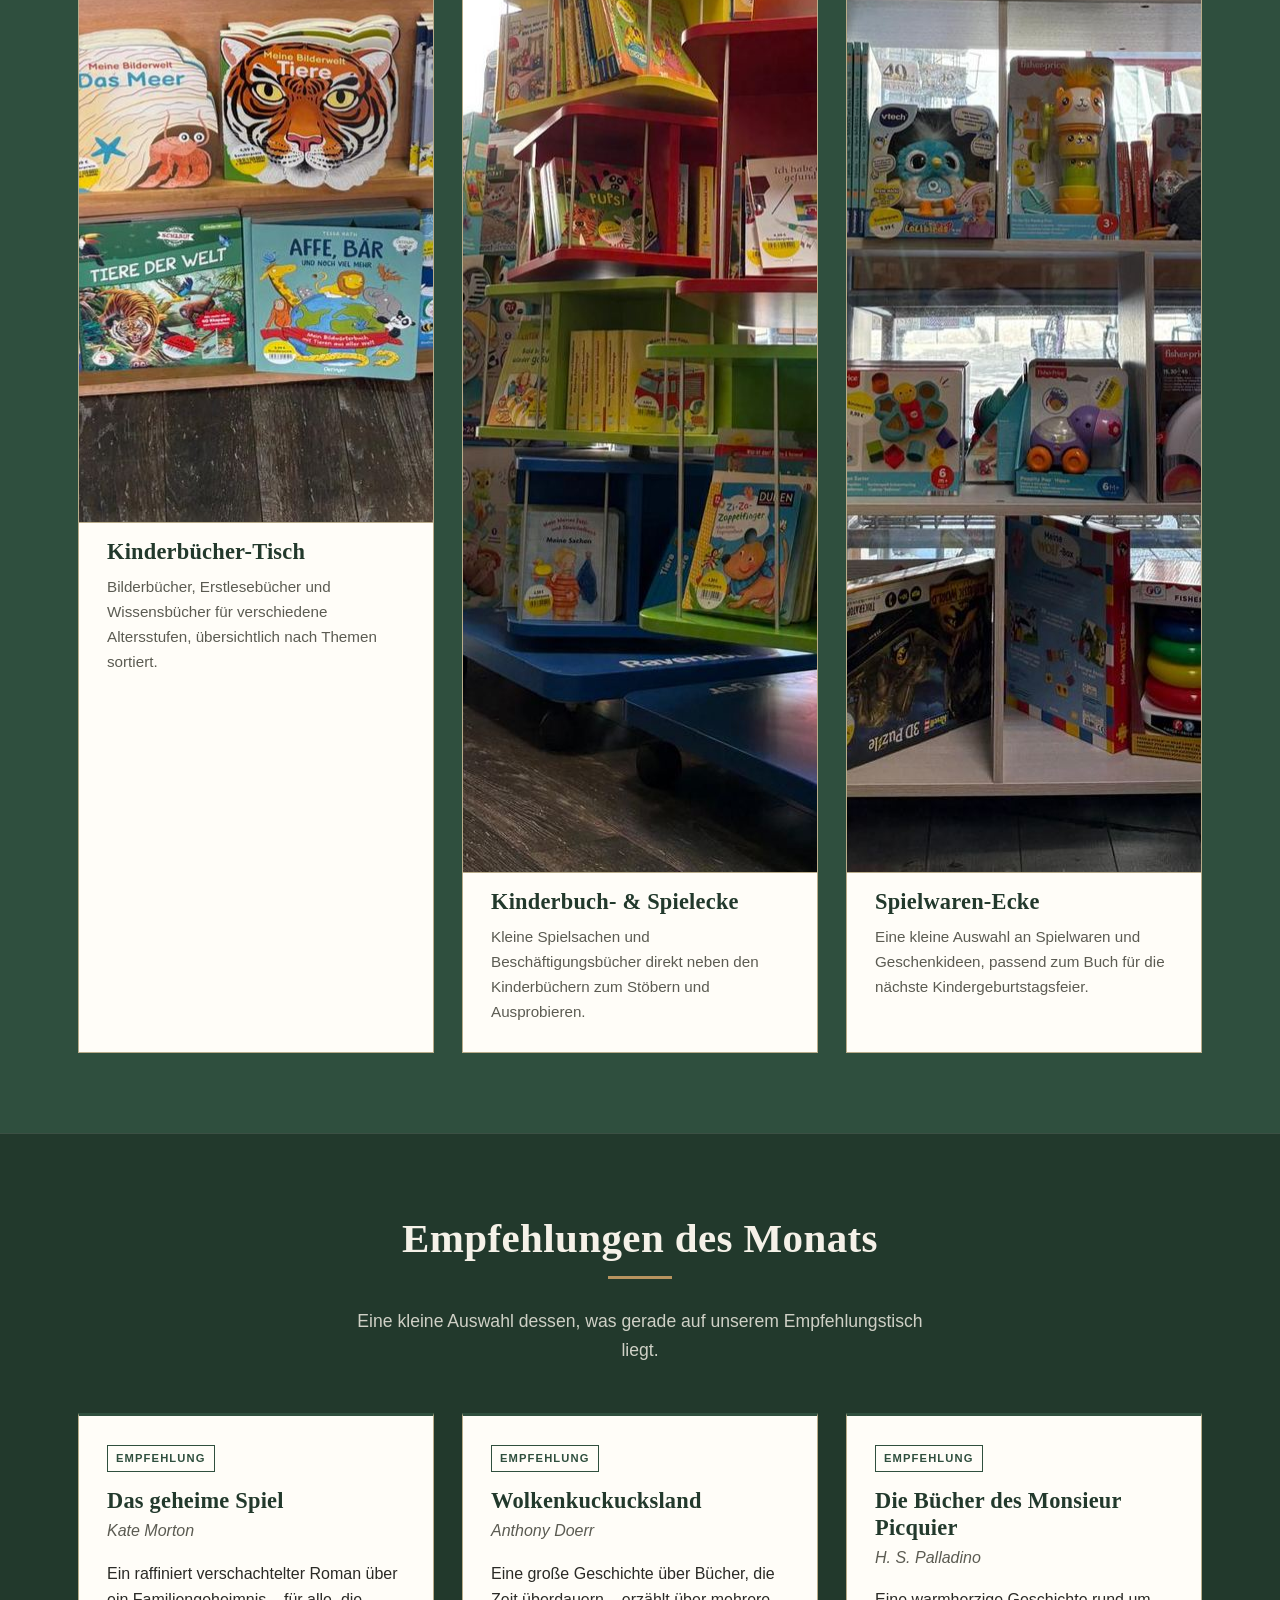
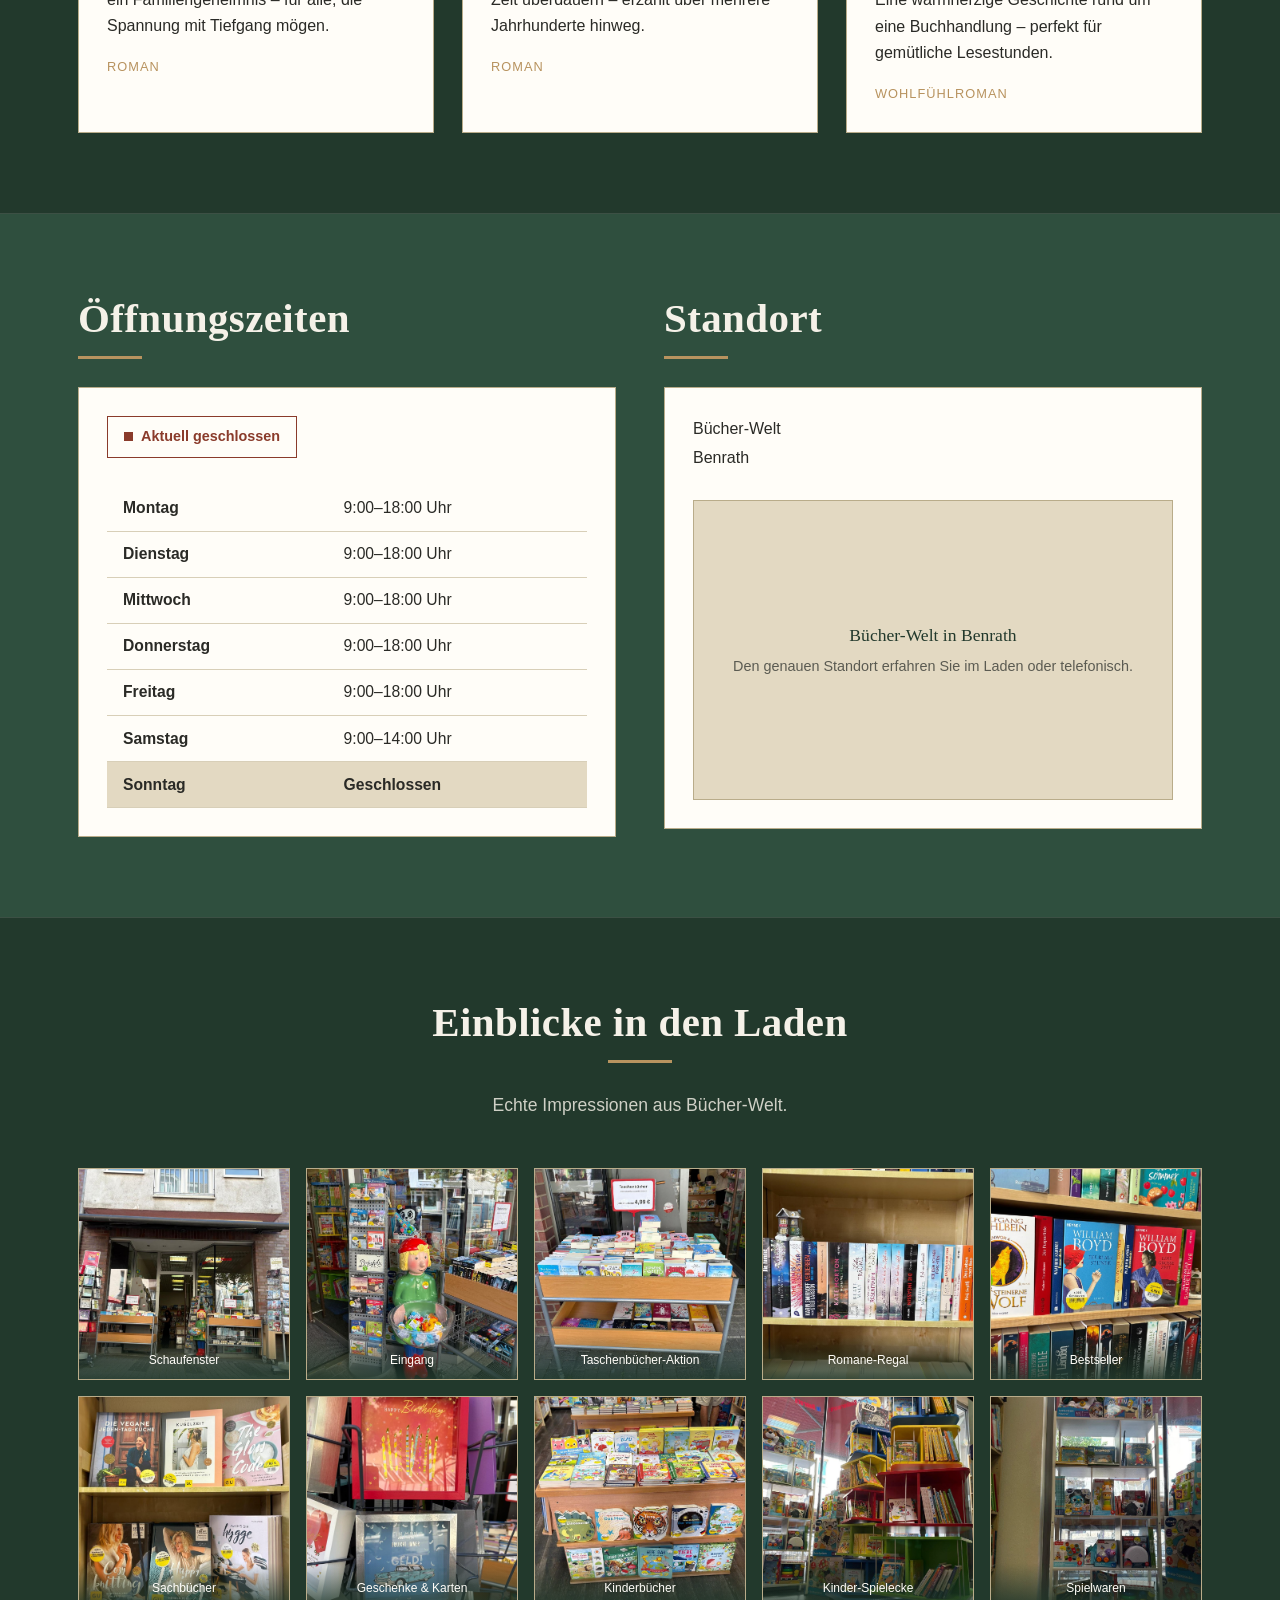
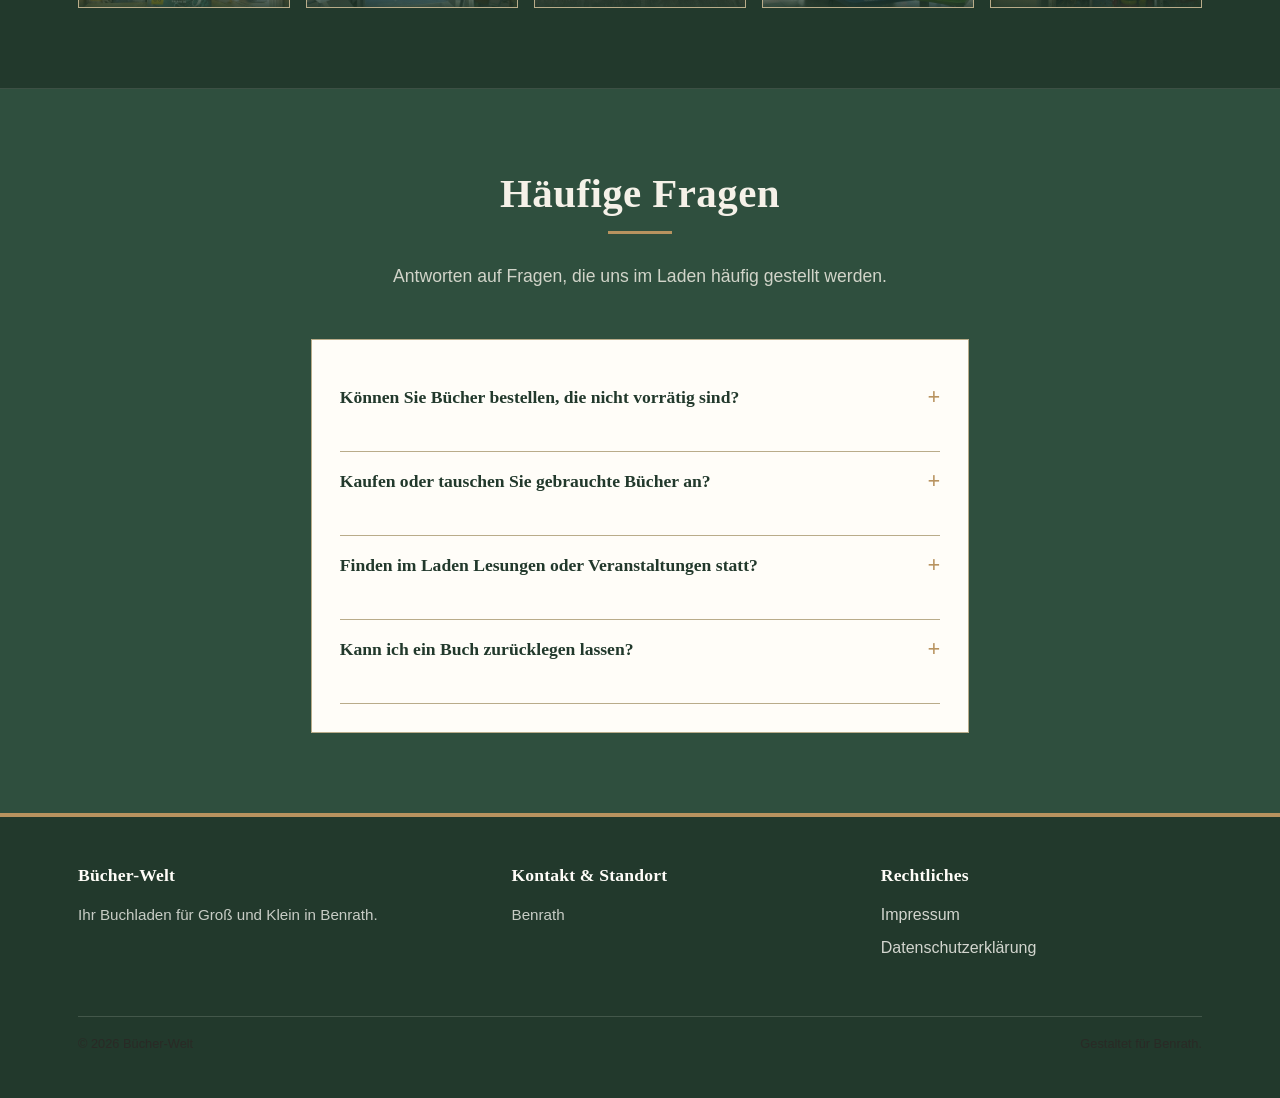
==== commit 1d20501d: "Google Fonts entfernen und Farbschema umkehren (Grün als Hauptfarbe) Die externe Google-Fonts-Verbin" ====
--- a/index.html
+++ b/index.html
@@ -5,9 +5,6 @@
 <meta name="viewport" content="width=device-width, initial-scale=1.0" />
 <title>Bücher-Welt – Bücher, Kinderbücher &amp; Geschenke</title>
 <meta name="description" content="Bücher-Welt ist ein inhabergeführter Bücherladen in Benrath mit eigener Kinderabteilung und einer sorgfältig kuratierten Auswahl an Romanen, Sachbüchern und Geschenken." />
-<link rel="preconnect" href="https://fonts.googleapis.com" />
-<link rel="preconnect" href="https://fonts.gstatic.com" crossorigin />
-<link href="https://fonts.googleapis.com/css2?family=Playfair+Display:wght@600;700&family=Source+Sans+3:wght@400;600;700&display=swap" rel="stylesheet" />
 <link rel="stylesheet" href="css/style.css" />
 </head>
 <body>
@@ -57,7 +54,7 @@
 
   <section id="ueber-uns" class="reveal">
     <div class="container about-grid">
-      <div>
+      <div class="about-text">
         <h2>Über uns</h2>
         <p class="section-intro">Bücher-Welt ist der Nachbarschaftsbuchladen für Benrath – mit Herz, Zeit für Beratung und einem Faible für gute Geschichten.</p>
         <p>Bei uns wird noch persönlich beraten: Wer stöbern möchte, ist genauso willkommen wie alle, die gezielt nach einem bestimmten Buch suchen.</p>
@@ -154,7 +151,7 @@
     </div>
   </section>
 
-  <section id="empfehlungen" class="reveal">
+  <section id="empfehlungen" class="section-alt reveal">
     <div class="container">
       <h2 class="centered">Empfehlungen des Monats</h2>
       <p class="section-intro centered">Eine kleine Auswahl dessen, was gerade auf unserem Empfehlungstisch liegt.</p>
@@ -188,29 +185,33 @@
     <div class="container hours-layout">
       <div>
         <h2>Öffnungszeiten</h2>
-        <p class="status-badge is-closed" id="status-badge">Öffnungszeiten werden geprüft …</p>
-        <table class="hours-table" id="hours-table">
-          <tbody>
-            <tr data-day="1"><th>Montag</th><td>9:00–18:00 Uhr</td></tr>
-            <tr data-day="2"><th>Dienstag</th><td>9:00–18:00 Uhr</td></tr>
-            <tr data-day="3"><th>Mittwoch</th><td>9:00–18:00 Uhr</td></tr>
-            <tr data-day="4"><th>Donnerstag</th><td>9:00–18:00 Uhr</td></tr>
-            <tr data-day="5"><th>Freitag</th><td>9:00–18:00 Uhr</td></tr>
-            <tr data-day="6"><th>Samstag</th><td>9:00–14:00 Uhr</td></tr>
-            <tr data-day="0"><th>Sonntag</th><td>Geschlossen</td></tr>
-          </tbody>
-        </table>
+        <div class="info-panel">
+          <p class="status-badge is-closed" id="status-badge">Öffnungszeiten werden geprüft …</p>
+          <table class="hours-table" id="hours-table">
+            <tbody>
+              <tr data-day="1"><th>Montag</th><td>9:00–18:00 Uhr</td></tr>
+              <tr data-day="2"><th>Dienstag</th><td>9:00–18:00 Uhr</td></tr>
+              <tr data-day="3"><th>Mittwoch</th><td>9:00–18:00 Uhr</td></tr>
+              <tr data-day="4"><th>Donnerstag</th><td>9:00–18:00 Uhr</td></tr>
+              <tr data-day="5"><th>Freitag</th><td>9:00–18:00 Uhr</td></tr>
+              <tr data-day="6"><th>Samstag</th><td>9:00–14:00 Uhr</td></tr>
+              <tr data-day="0"><th>Sonntag</th><td>Geschlossen</td></tr>
+            </tbody>
+          </table>
+        </div>
       </div>
       <div class="location-box">
         <h2>Standort</h2>
-        <address>
-          <p>Bücher-Welt</p>
-          <p>Benrath</p>
-        </address>
-        <div class="map-placeholder">
-          <div>
-            <span>Bücher-Welt in Benrath</span>
-            Den genauen Standort erfahren Sie im Laden oder telefonisch.
+        <div class="info-panel">
+          <address>
+            <p>Bücher-Welt</p>
+            <p>Benrath</p>
+          </address>
+          <div class="map-placeholder">
+            <div>
+              <span>Bücher-Welt in Benrath</span>
+              Den genauen Standort erfahren Sie im Laden oder telefonisch.
+            </div>
           </div>
         </div>
       </div>
@@ -270,7 +271,7 @@
     <div class="container">
       <h2 class="centered">Häufige Fragen</h2>
       <p class="section-intro centered">Antworten auf Fragen, die uns im Laden häufig gestellt werden.</p>
-      <div class="faq-list" id="faq-list">
+      <div class="faq-list info-panel" id="faq-list">
         <div class="faq-item">
           <h3><button type="button" class="faq-question" aria-expanded="false">Können Sie Bücher bestellen, die nicht vorrätig sind?</button></h3>
           <div class="faq-answer">
--- a/css/style.css
+++ b/css/style.css
@@ -70,9 +70,9 @@
   --color-border: #d8cfb8;
   --color-border-strong: #b9ac8a;
 
-  /* Schriften */
-  --font-heading: "Playfair Display", "Georgia", "Times New Roman", serif;
-  --font-body: "Source Sans 3", "Segoe UI", Arial, sans-serif;
+  /* Schriften (bewusst nur System-Schriften, keine externen Font-Requests) */
+  --font-heading: "Georgia", "Times New Roman", serif;
+  --font-body: "Segoe UI", Arial, sans-serif;
 
   /* Abstände */
   --space-xs: 0.5rem;
@@ -91,7 +91,7 @@
 body {
   font-family: var(--font-body);
   color: var(--color-text);
-  background-color: var(--color-paper);
+  background-color: var(--color-forest);
   line-height: 1.65;
   font-size: 1rem;
 }
@@ -149,7 +149,7 @@
 }
 
 .section-intro {
-  color: var(--color-text-muted);
+  color: rgba(245, 241, 232, 0.82);
   font-size: 1.1rem;
   max-width: 60ch;
   margin-bottom: var(--space-lg);
@@ -177,17 +177,20 @@
   scroll-margin-top: 96px;
 }
 
+section h2 {
+  color: var(--color-paper);
+}
+
 .section-alt {
-  background-color: var(--color-paper-alt);
-  border-top: 1px solid var(--color-border);
-  border-bottom: 1px solid var(--color-border);
-}
-
-.divider {
-  width: 100%;
-  height: 1px;
-  background-color: var(--color-border-strong);
-  margin-block: var(--space-lg);
+  background-color: var(--color-forest-dark);
+  border-top: 1px solid rgba(245, 241, 232, 0.12);
+  border-bottom: 1px solid rgba(245, 241, 232, 0.12);
+}
+
+.info-panel {
+  background-color: var(--color-white);
+  border: 1px solid var(--color-border-strong);
+  padding: var(--space-md);
 }
 
 .visually-hidden {
@@ -219,8 +222,8 @@
   position: sticky;
   top: 0;
   z-index: 100;
-  background-color: var(--color-paper);
-  border-bottom: 1px solid var(--color-border-strong);
+  background-color: var(--color-forest);
+  border-bottom: 1px solid var(--color-gold);
 }
 
 .site-header .container {
@@ -234,7 +237,7 @@
   font-family: var(--font-heading);
   font-size: 1.6rem;
   font-weight: 700;
-  color: var(--color-forest-dark);
+  color: var(--color-paper);
   letter-spacing: 0.02em;
   display: flex;
   flex-direction: column;
@@ -259,7 +262,7 @@
 .main-nav a {
   font-size: 0.95rem;
   font-weight: 600;
-  color: var(--color-forest-dark);
+  color: var(--color-paper);
   text-transform: uppercase;
   letter-spacing: 0.06em;
   padding-block: 0.3rem;
@@ -271,7 +274,7 @@
 .main-nav a:focus-visible,
 .main-nav a.active {
   border-bottom-color: var(--color-gold);
-  color: var(--color-forest);
+  color: var(--color-gold);
 }
 
 .nav-toggle {
@@ -284,7 +287,7 @@
 .nav-toggle span {
   width: 26px;
   height: 2px;
-  background-color: var(--color-forest-dark);
+  background-color: var(--color-paper);
   transition: transform var(--transition), opacity var(--transition);
 }
 
@@ -417,11 +420,6 @@
   overflow: hidden;
 }
 
-.about-figure .placeholder-pattern {
-  position: absolute;
-  inset: 0;
-}
-
 .about-figure figcaption {
   position: absolute;
   left: 0;
@@ -445,14 +443,19 @@
   display: flex;
   gap: var(--space-sm);
   align-items: baseline;
-  border-bottom: 1px solid var(--color-border);
+  border-bottom: 1px solid rgba(245, 241, 232, 0.25);
   padding-bottom: var(--space-sm);
+  color: var(--color-paper);
 }
 
 .about-facts strong {
   font-family: var(--font-heading);
-  color: var(--color-forest);
+  color: var(--color-gold);
   min-width: 140px;
+}
+
+.about-text p {
+  color: rgba(245, 241, 232, 0.9);
 }
 
 /* ---------- 8. Sortiment ---------- */
@@ -481,9 +484,9 @@
 }
 
 .category-filters button.active {
-  background-color: var(--color-forest);
-  border-color: var(--color-forest);
-  color: var(--color-white);
+  background-color: var(--color-gold);
+  border-color: var(--color-gold);
+  color: var(--color-forest-dark);
 }
 
 .category-grid {
@@ -522,8 +525,8 @@
 }
 
 .category-card.is-highlighted {
-  border-color: var(--color-forest);
-  box-shadow: 4px 4px 0 var(--color-forest);
+  border-color: var(--color-gold);
+  box-shadow: 4px 4px 0 var(--color-gold);
   transform: translate(-2px, -2px);
 }
 
@@ -705,14 +708,8 @@
   cursor: pointer;
 }
 
-.gallery-item .placeholder-pattern {
-  width: 100%;
-  height: 100%;
-  transition: transform var(--transition);
-}
-
-.gallery-item:hover .placeholder-pattern,
-.gallery-item:focus-visible .placeholder-pattern {
+.gallery-item:hover img,
+.gallery-item:focus-visible img {
   transform: scale(1.06);
 }
 
@@ -785,23 +782,14 @@
   display: block;
 }
 
+.gallery-item img {
+  transition: transform var(--transition);
+}
+
 .lightbox-image img {
   width: 100%;
   height: 100%;
   object-fit: contain;
-}
-
-/* Platzhaltermuster für noch fehlende Fotos */
-.placeholder-pattern {
-  background-color: var(--color-paper-deep);
-  background-image: repeating-linear-gradient(
-      45deg,
-      rgba(47, 79, 62, 0.14) 0,
-      rgba(47, 79, 62, 0.14) 2px,
-      transparent 2px,
-      transparent 14px
-    ),
-    linear-gradient(180deg, rgba(184, 147, 95, 0.18), rgba(47, 79, 62, 0.1));
 }
 
 /* ---------- 10b. FAQ ---------- */
@@ -923,6 +911,9 @@
 .legal-content {
   max-width: 74ch;
   margin-inline: auto;
+  background-color: var(--color-white);
+  border: 1px solid var(--color-border-strong);
+  padding: var(--space-lg);
 }
 
 .legal-content h2 {
@@ -966,14 +957,14 @@
   position: fixed;
   right: var(--space-md);
   bottom: var(--space-md);
-  background-color: var(--color-forest);
+  background-color: var(--color-forest-dark);
   color: var(--color-white);
   width: 46px;
   height: 46px;
   display: flex;
   align-items: center;
   justify-content: center;
-  border: 1px solid var(--color-gold);
+  border: 2px solid var(--color-gold);
   font-size: 1.2rem;
   opacity: 0;
   visibility: hidden;
@@ -1033,8 +1024,8 @@
   .main-nav {
     position: fixed;
     inset: 84px 0 0 0;
-    background-color: var(--color-paper);
-    border-top: 1px solid var(--color-border-strong);
+    background-color: var(--color-forest);
+    border-top: 1px solid var(--color-gold);
     transform: translateY(-8px);
     opacity: 0;
     visibility: hidden;
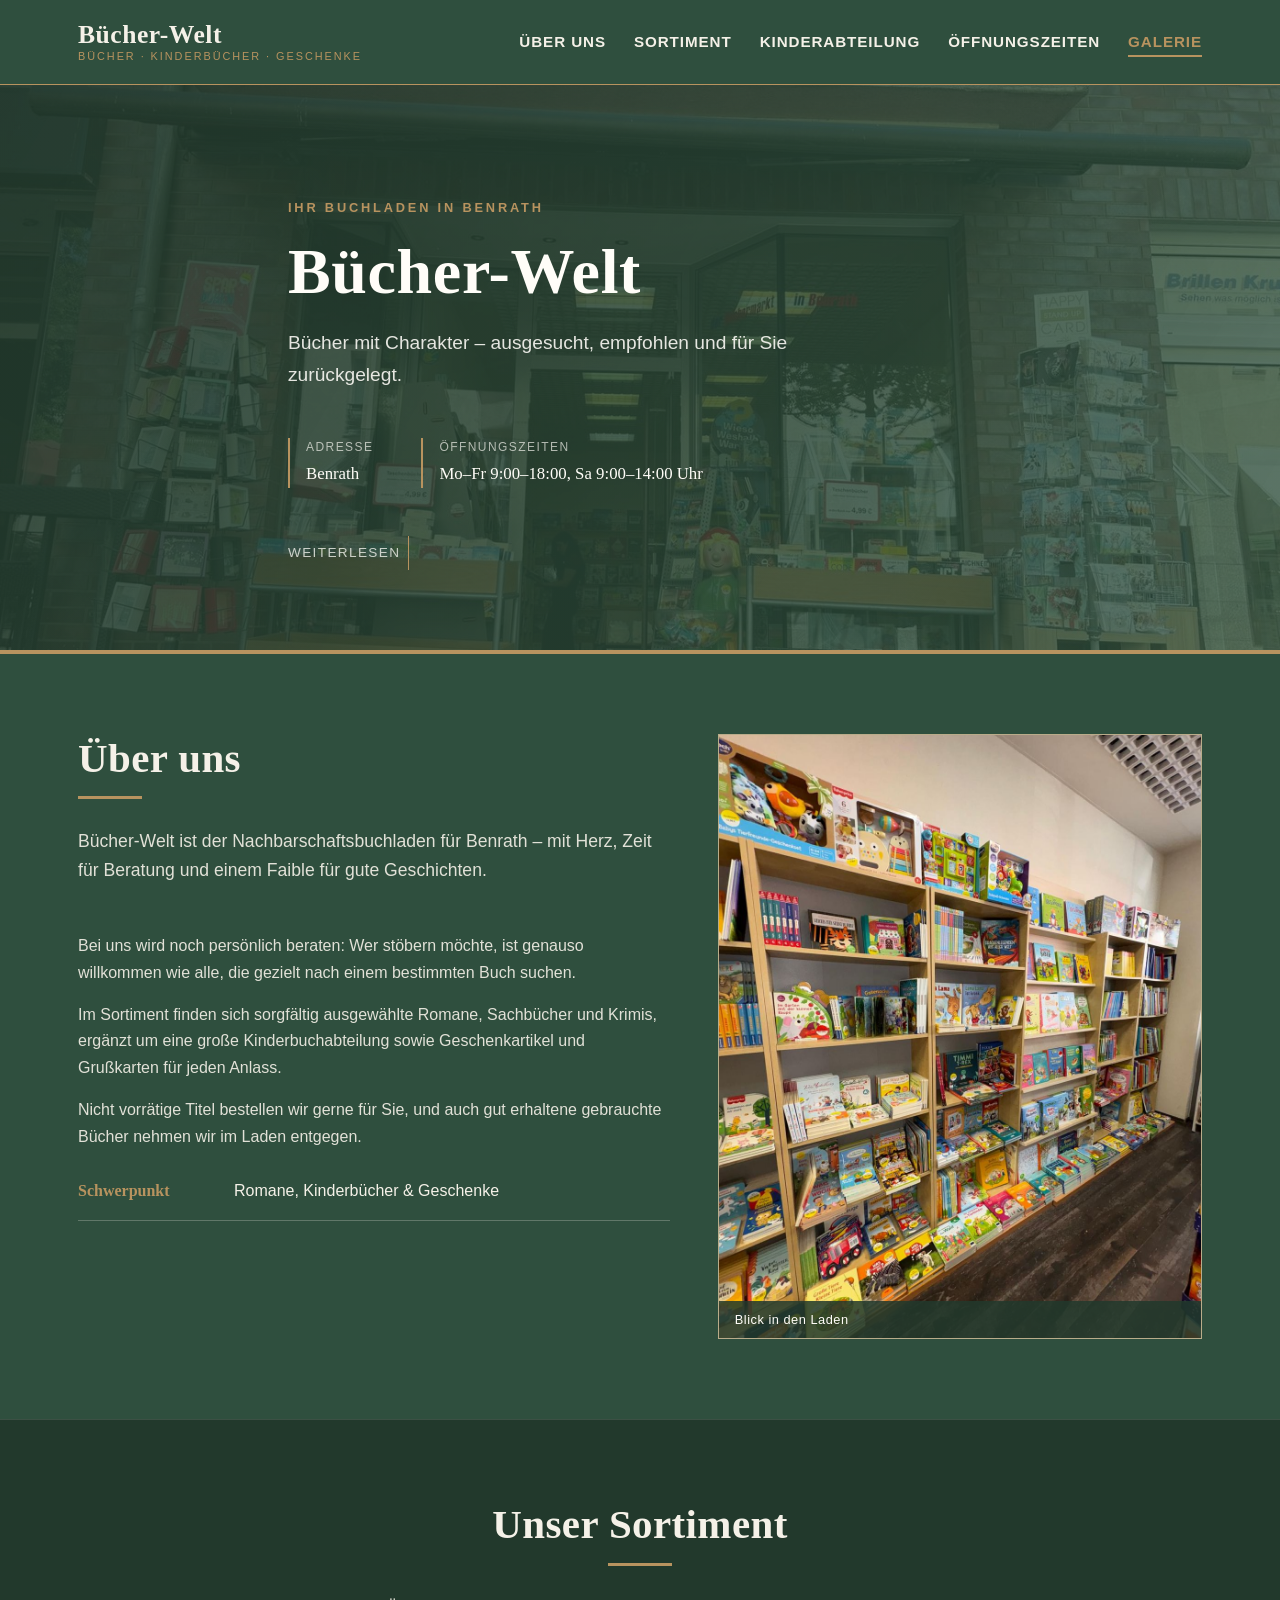
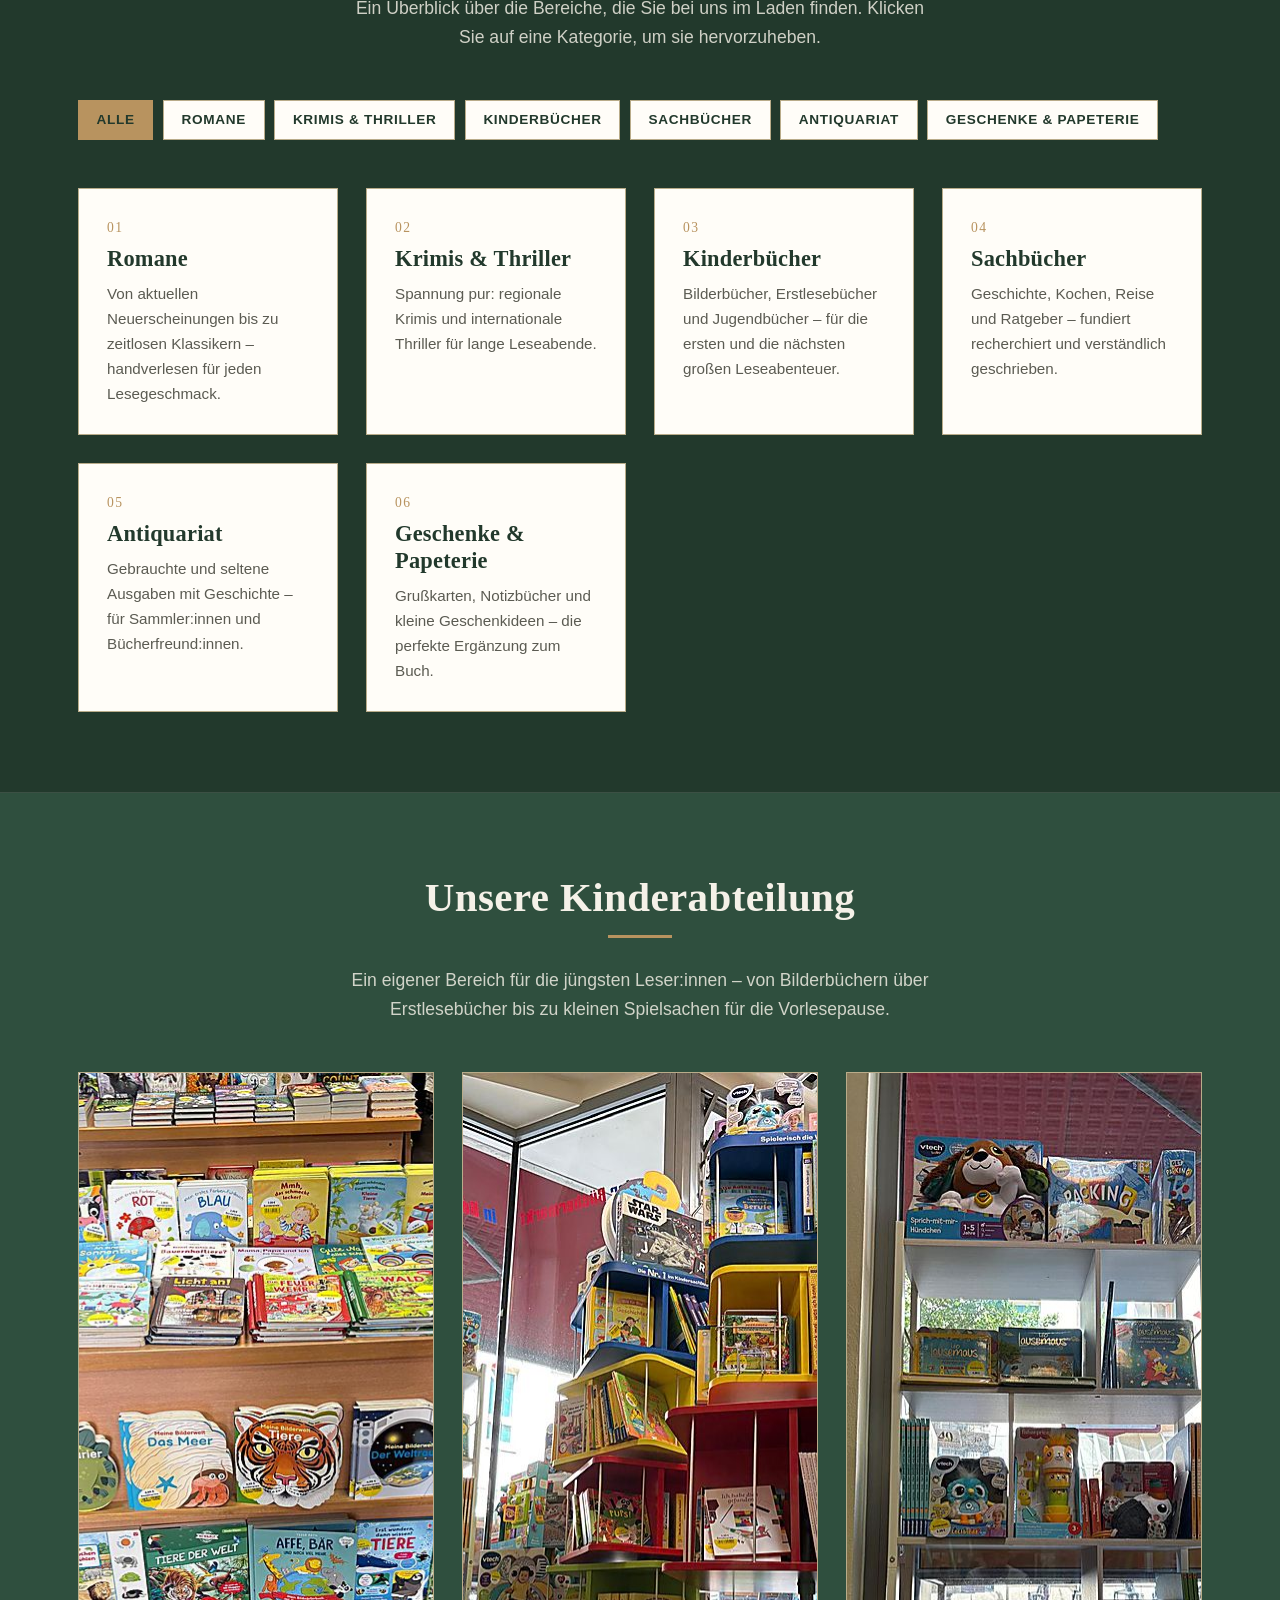
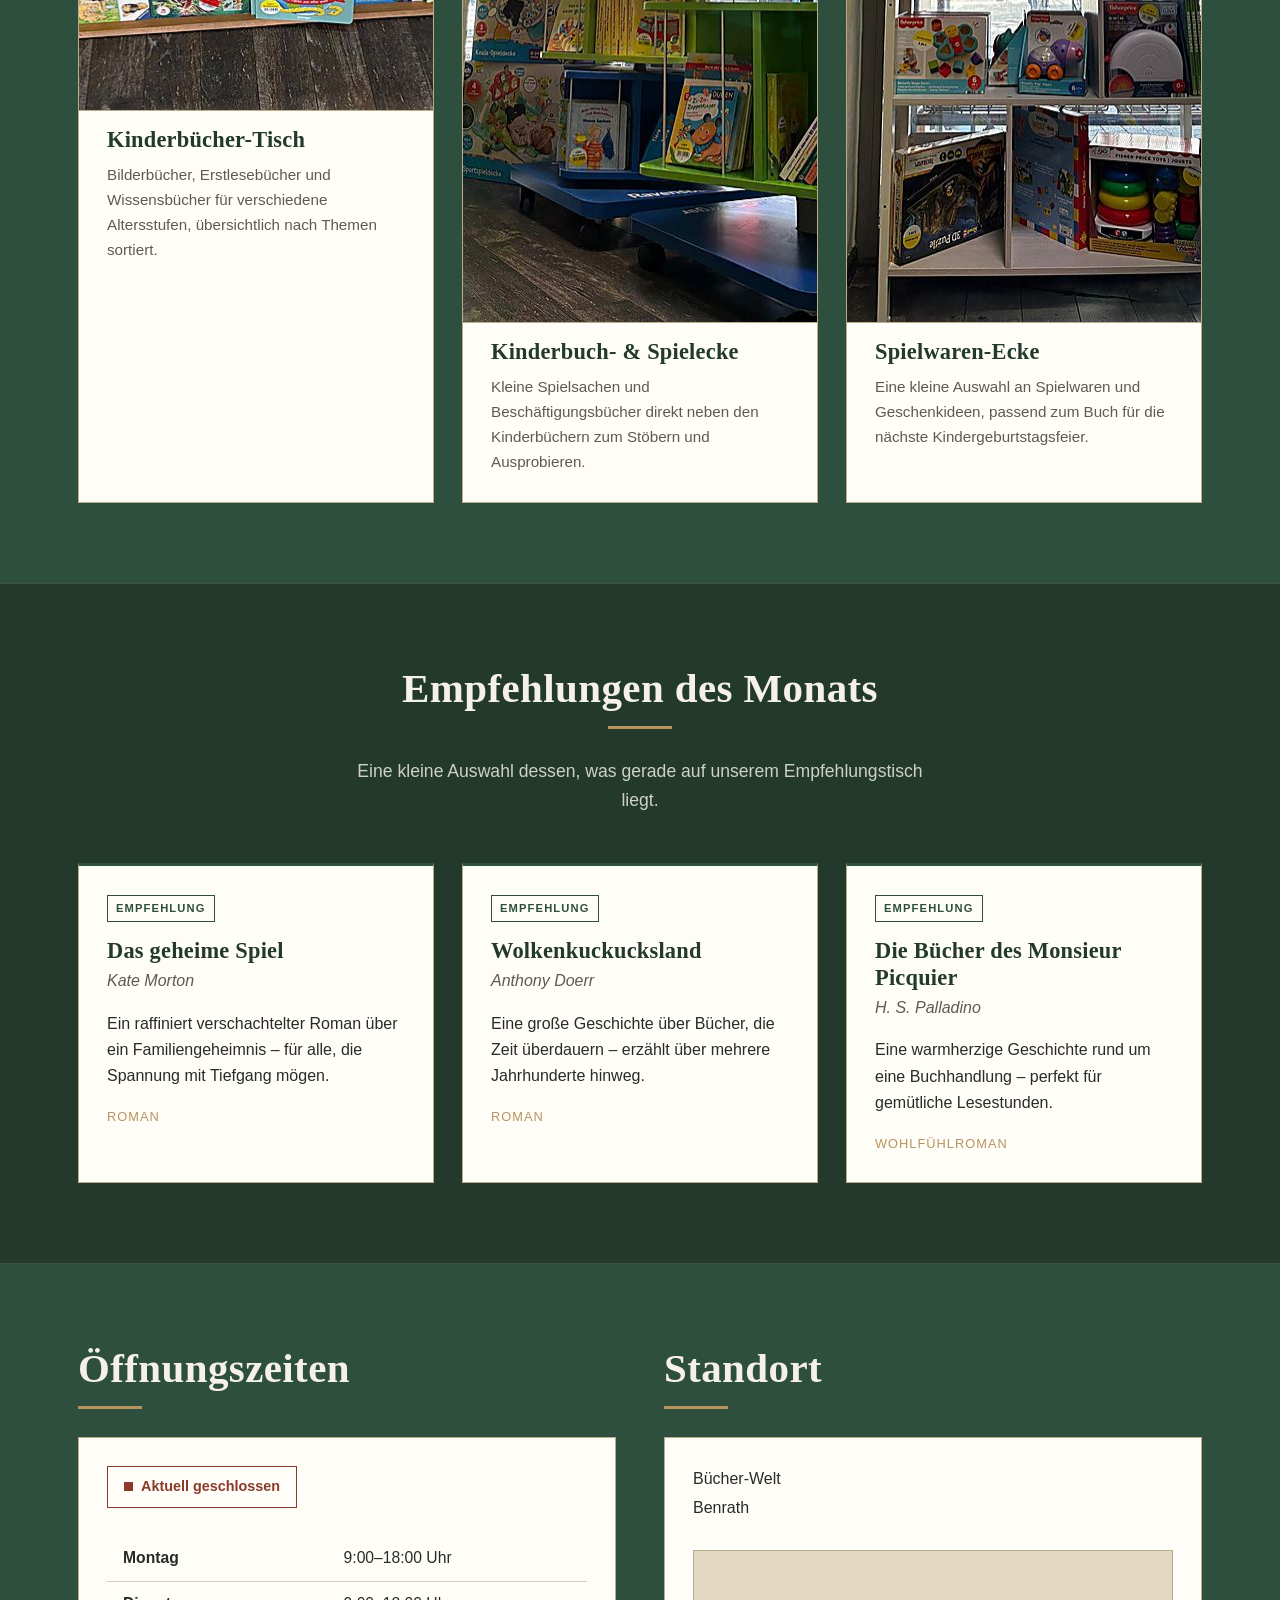
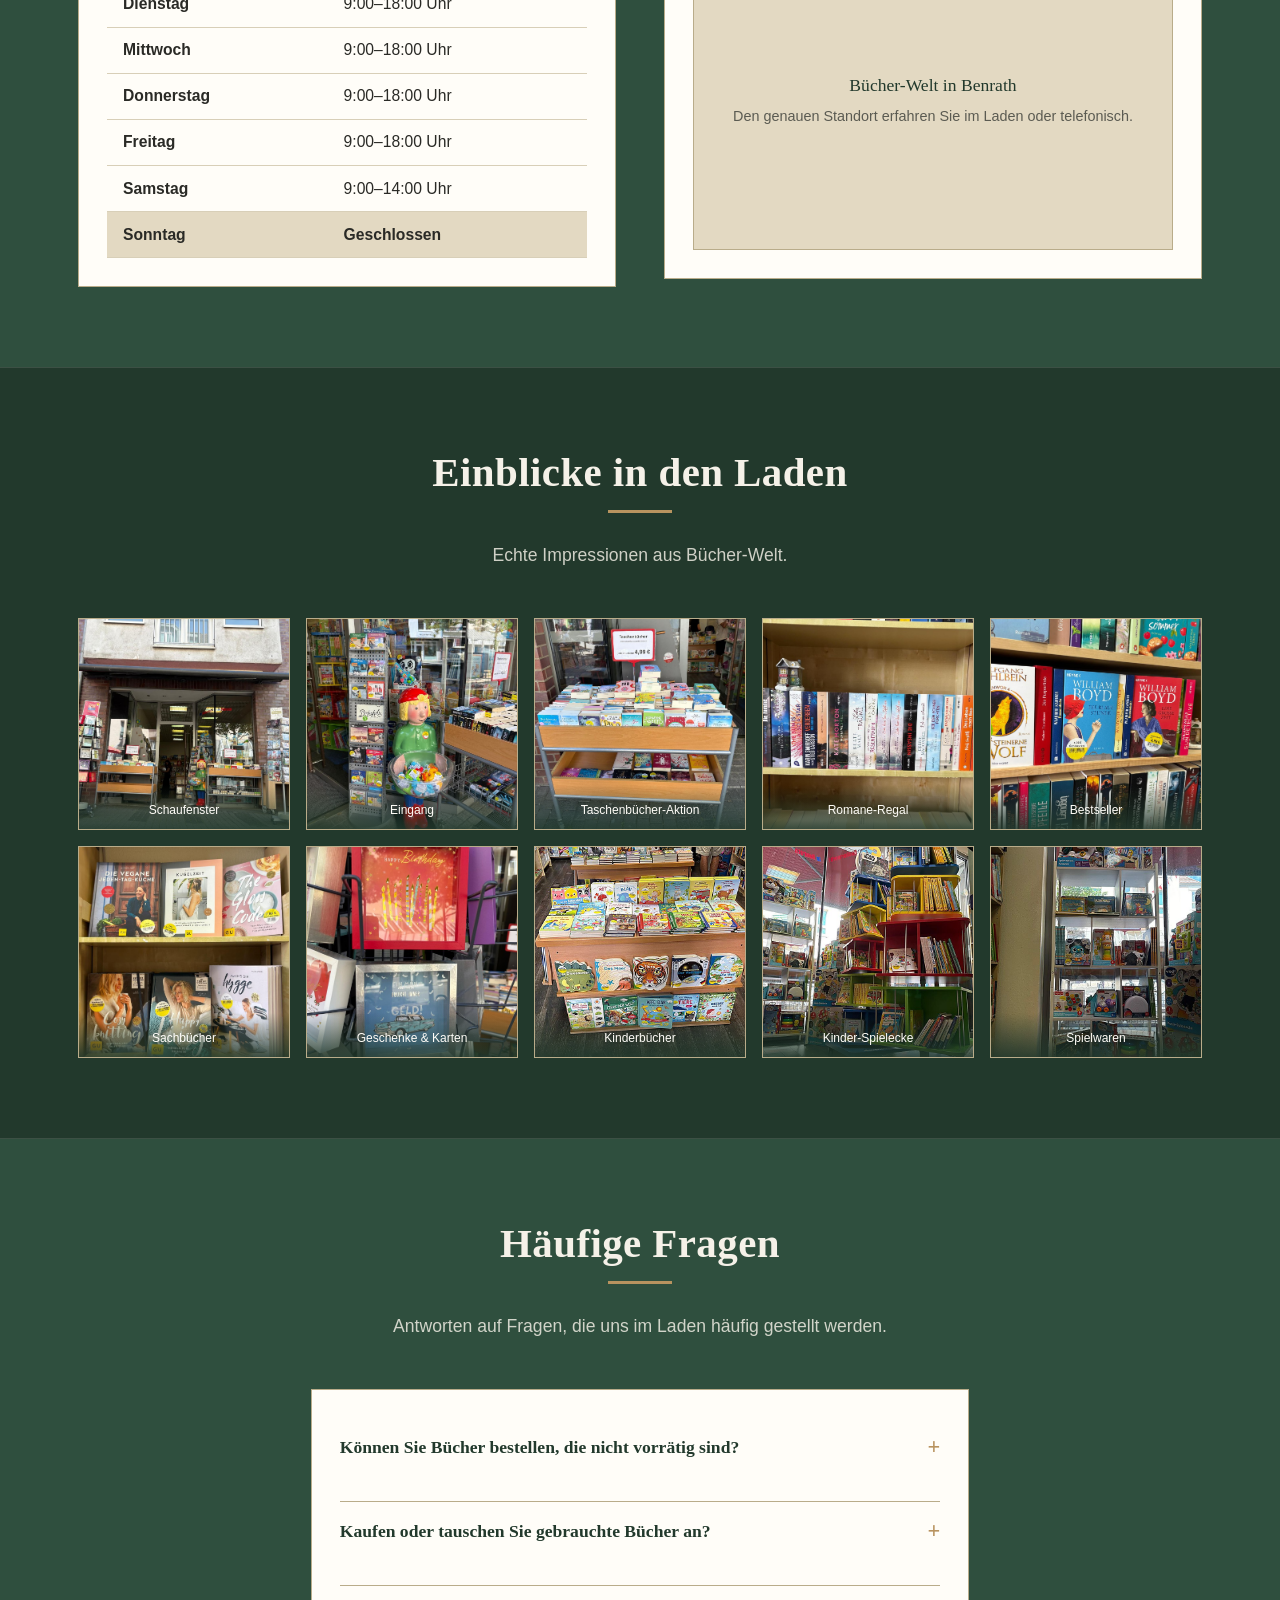
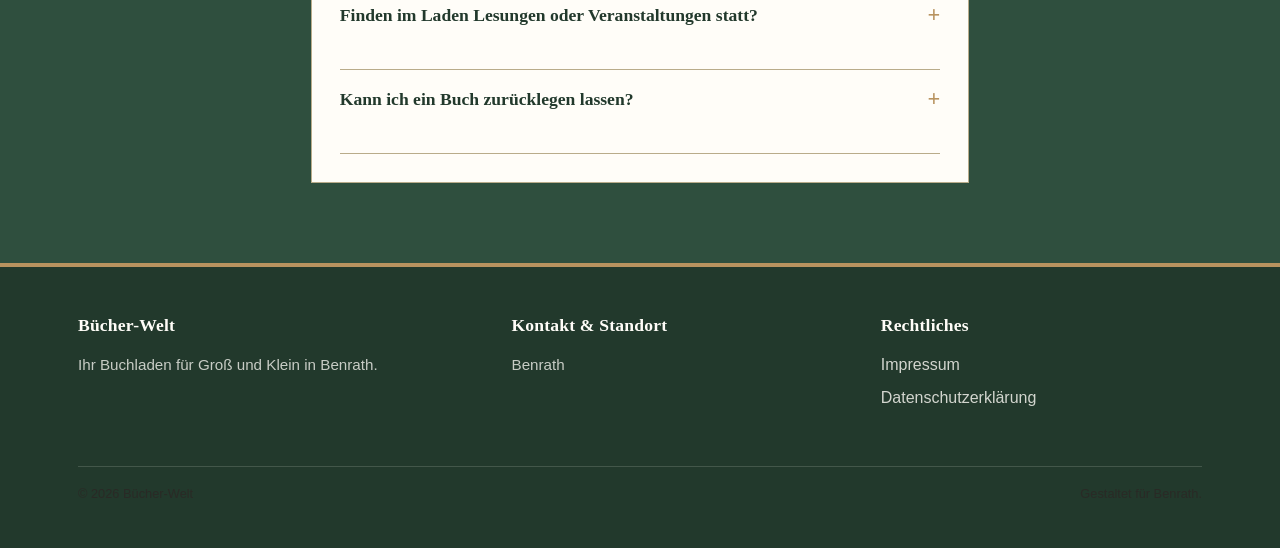
==== commit cbe2fb4e: "Kinderabteilung-Bilder verkleinern und nachschärfen Die drei Kinderabteilung-Fotos waren mit bis zu " ====
--- a/index.html
+++ b/index.html
@@ -5,7 +5,7 @@
 <meta name="viewport" content="width=device-width, initial-scale=1.0" />
 <title>Bücher-Welt – Bücher, Kinderbücher &amp; Geschenke</title>
 <meta name="description" content="Bücher-Welt ist ein inhabergeführter Bücherladen in Benrath mit eigener Kinderabteilung und einer sorgfältig kuratierten Auswahl an Romanen, Sachbüchern und Geschenken." />
-<link rel="stylesheet" href="css/style.css" />
+<link rel="stylesheet" href="css/style.css?v=2" />
 </head>
 <body>
 <a class="skip-link" href="#hauptinhalt">Zum Hauptinhalt springen</a>
@@ -52,7 +52,7 @@
     </div>
   </section>
 
-  <section id="ueber-uns" class="reveal">
+  <section id="ueber-uns">
     <div class="container about-grid">
       <div class="about-text">
         <h2>Über uns</h2>
@@ -71,7 +71,7 @@
     </div>
   </section>
 
-  <section id="sortiment" class="section-alt reveal">
+  <section id="sortiment" class="section-alt">
     <div class="container">
       <h2 class="centered">Unser Sortiment</h2>
       <p class="section-intro centered">Ein Überblick über die Bereiche, die Sie bei uns im Laden finden. Klicken Sie auf eine Kategorie, um sie hervorzuheben.</p>
@@ -121,27 +121,27 @@
     </div>
   </section>
 
-  <section id="kinderabteilung" class="reveal">
+  <section id="kinderabteilung">
     <div class="container">
       <h2 class="centered">Unsere Kinderabteilung</h2>
       <p class="section-intro centered">Ein eigener Bereich für die jüngsten Leser:innen – von Bilderbüchern über Erstlesebücher bis zu kleinen Spielsachen für die Vorlesepause.</p>
       <div class="kids-grid">
         <article class="kids-card">
-          <img src="assets/img/kinderbuecher-tisch.jpg" width="1400" height="1050" alt="Tisch mit Kinderbüchern zu Tieren, Fahrzeugen und Wissen" loading="lazy" />
+          <img src="assets/img/kinderbuecher-tisch.jpg?v=2" width="850" height="638" alt="Tisch mit Kinderbüchern zu Tieren, Fahrzeugen und Wissen" loading="lazy" />
           <div class="kids-card-body">
             <h3>Kinderbücher-Tisch</h3>
             <p>Bilderbücher, Erstlesebücher und Wissensbücher für verschiedene Altersstufen, übersichtlich nach Themen sortiert.</p>
           </div>
         </article>
         <article class="kids-card">
-          <img src="assets/img/kinderbuecher-spielecke.jpg" width="1050" height="1400" alt="Drehständer mit Kinderbüchern und kleinem Spielzeug" loading="lazy" />
+          <img src="assets/img/kinderbuecher-spielecke.jpg?v=2" width="638" height="850" alt="Drehständer mit Kinderbüchern und kleinem Spielzeug" loading="lazy" />
           <div class="kids-card-body">
             <h3>Kinderbuch- &amp; Spielecke</h3>
             <p>Kleine Spielsachen und Beschäftigungsbücher direkt neben den Kinderbüchern zum Stöbern und Ausprobieren.</p>
           </div>
         </article>
         <article class="kids-card">
-          <img src="assets/img/spielwaren-ecke.jpg" width="1050" height="1400" alt="Regal mit Spielwaren für Kinder am Schaufenster" loading="lazy" />
+          <img src="assets/img/spielwaren-ecke.jpg?v=2" width="638" height="850" alt="Regal mit Spielwaren für Kinder am Schaufenster" loading="lazy" />
           <div class="kids-card-body">
             <h3>Spielwaren-Ecke</h3>
             <p>Eine kleine Auswahl an Spielwaren und Geschenkideen, passend zum Buch für die nächste Kindergeburtstagsfeier.</p>
@@ -151,7 +151,7 @@
     </div>
   </section>
 
-  <section id="empfehlungen" class="section-alt reveal">
+  <section id="empfehlungen" class="section-alt">
     <div class="container">
       <h2 class="centered">Empfehlungen des Monats</h2>
       <p class="section-intro centered">Eine kleine Auswahl dessen, was gerade auf unserem Empfehlungstisch liegt.</p>
@@ -181,7 +181,7 @@
     </div>
   </section>
 
-  <section id="oeffnungszeiten" class="reveal">
+  <section id="oeffnungszeiten">
     <div class="container hours-layout">
       <div>
         <h2>Öffnungszeiten</h2>
@@ -218,7 +218,7 @@
     </div>
   </section>
 
-  <section id="galerie" class="section-alt reveal">
+  <section id="galerie" class="section-alt">
     <div class="container">
       <h2 class="centered">Einblicke in den Laden</h2>
       <p class="section-intro centered">Echte Impressionen aus Bücher-Welt.</p>
@@ -252,22 +252,22 @@
           <figcaption>Geschenke &amp; Karten</figcaption>
         </button>
         <button type="button" class="gallery-item" data-caption="Kinderbücher-Tisch">
-          <img src="assets/img/kinderbuecher-tisch.jpg" width="1400" height="1050" alt="Tisch mit Kinderbüchern" loading="lazy" />
+          <img src="assets/img/kinderbuecher-tisch.jpg?v=2" width="850" height="638" alt="Tisch mit Kinderbüchern" loading="lazy" />
           <figcaption>Kinderbücher</figcaption>
         </button>
         <button type="button" class="gallery-item" data-caption="Kinderbuch- und Spielecke">
-          <img src="assets/img/kinderbuecher-spielecke.jpg" width="1050" height="1400" alt="Drehständer mit Kinderbüchern und Spielzeug" loading="lazy" />
+          <img src="assets/img/kinderbuecher-spielecke.jpg?v=2" width="638" height="850" alt="Drehständer mit Kinderbüchern und Spielzeug" loading="lazy" />
           <figcaption>Kinder-Spielecke</figcaption>
         </button>
         <button type="button" class="gallery-item" data-caption="Spielwaren-Ecke am Fenster">
-          <img src="assets/img/spielwaren-ecke.jpg" width="1050" height="1400" alt="Regal mit Spielwaren am Schaufenster" loading="lazy" />
+          <img src="assets/img/spielwaren-ecke.jpg?v=2" width="638" height="850" alt="Regal mit Spielwaren am Schaufenster" loading="lazy" />
           <figcaption>Spielwaren</figcaption>
         </button>
       </div>
     </div>
   </section>
 
-  <section id="faq" class="reveal">
+  <section id="faq">
     <div class="container">
       <h2 class="centered">Häufige Fragen</h2>
       <p class="section-intro centered">Antworten auf Fragen, die uns im Laden häufig gestellt werden.</p>
@@ -342,6 +342,6 @@
 
 <button type="button" class="back-to-top" id="back-to-top" aria-label="Nach oben scrollen">↑</button>
 
-<script src="js/main.js"></script>
+<script src="js/main.js?v=2"></script>
 </body>
 </html>
--- a/css/style.css
+++ b/css/style.css
@@ -14,8 +14,7 @@
    11. Footer
    12. Rechtsseiten (Impressum / Datenschutz)
    13. Zurück-nach-oben-Button
-   14. Scroll-Reveal-Animation
-   15. Responsive Anpassungen
+   14. Responsive Anpassungen
    ========================================================================== */
 
 /* ---------- 1. Reset & Grundlagen ---------- */
@@ -984,31 +983,13 @@
   background-color: var(--color-forest-light);
 }
 
-/* ---------- 14. Scroll-Reveal-Animation ---------- */
-.reveal {
-  opacity: 0;
-  transform: translateY(24px);
-  transition: opacity 0.6s ease, transform 0.6s ease;
-}
-
-.reveal.is-revealed {
-  opacity: 1;
-  transform: translateY(0);
-}
-
 @media (prefers-reduced-motion: reduce) {
   html {
     scroll-behavior: auto;
   }
-
-  .reveal {
-    opacity: 1;
-    transform: none;
-    transition: none;
-  }
-}
-
-/* ---------- 15. Responsive Anpassungen ---------- */
+}
+
+/* ---------- 14. Responsive Anpassungen ---------- */
 @media (max-width: 900px) {
   .about-grid,
   .hours-layout {
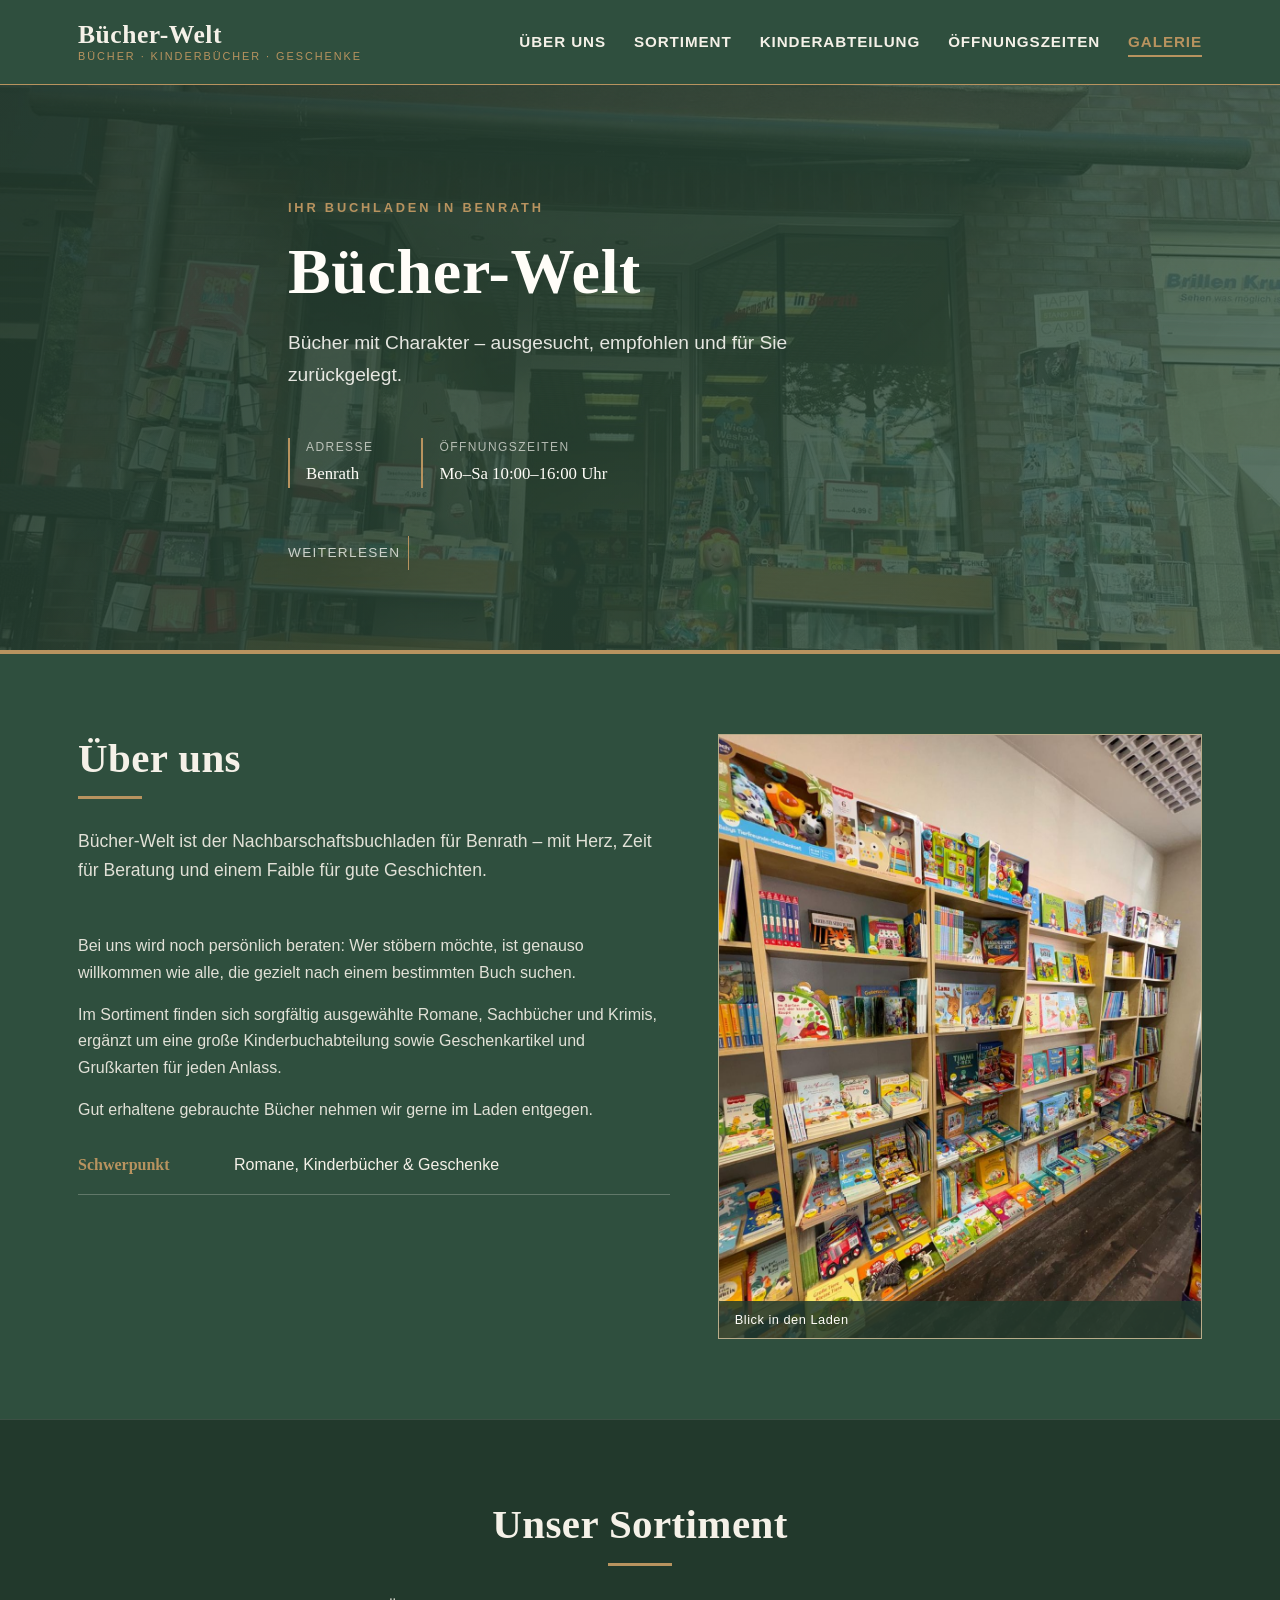
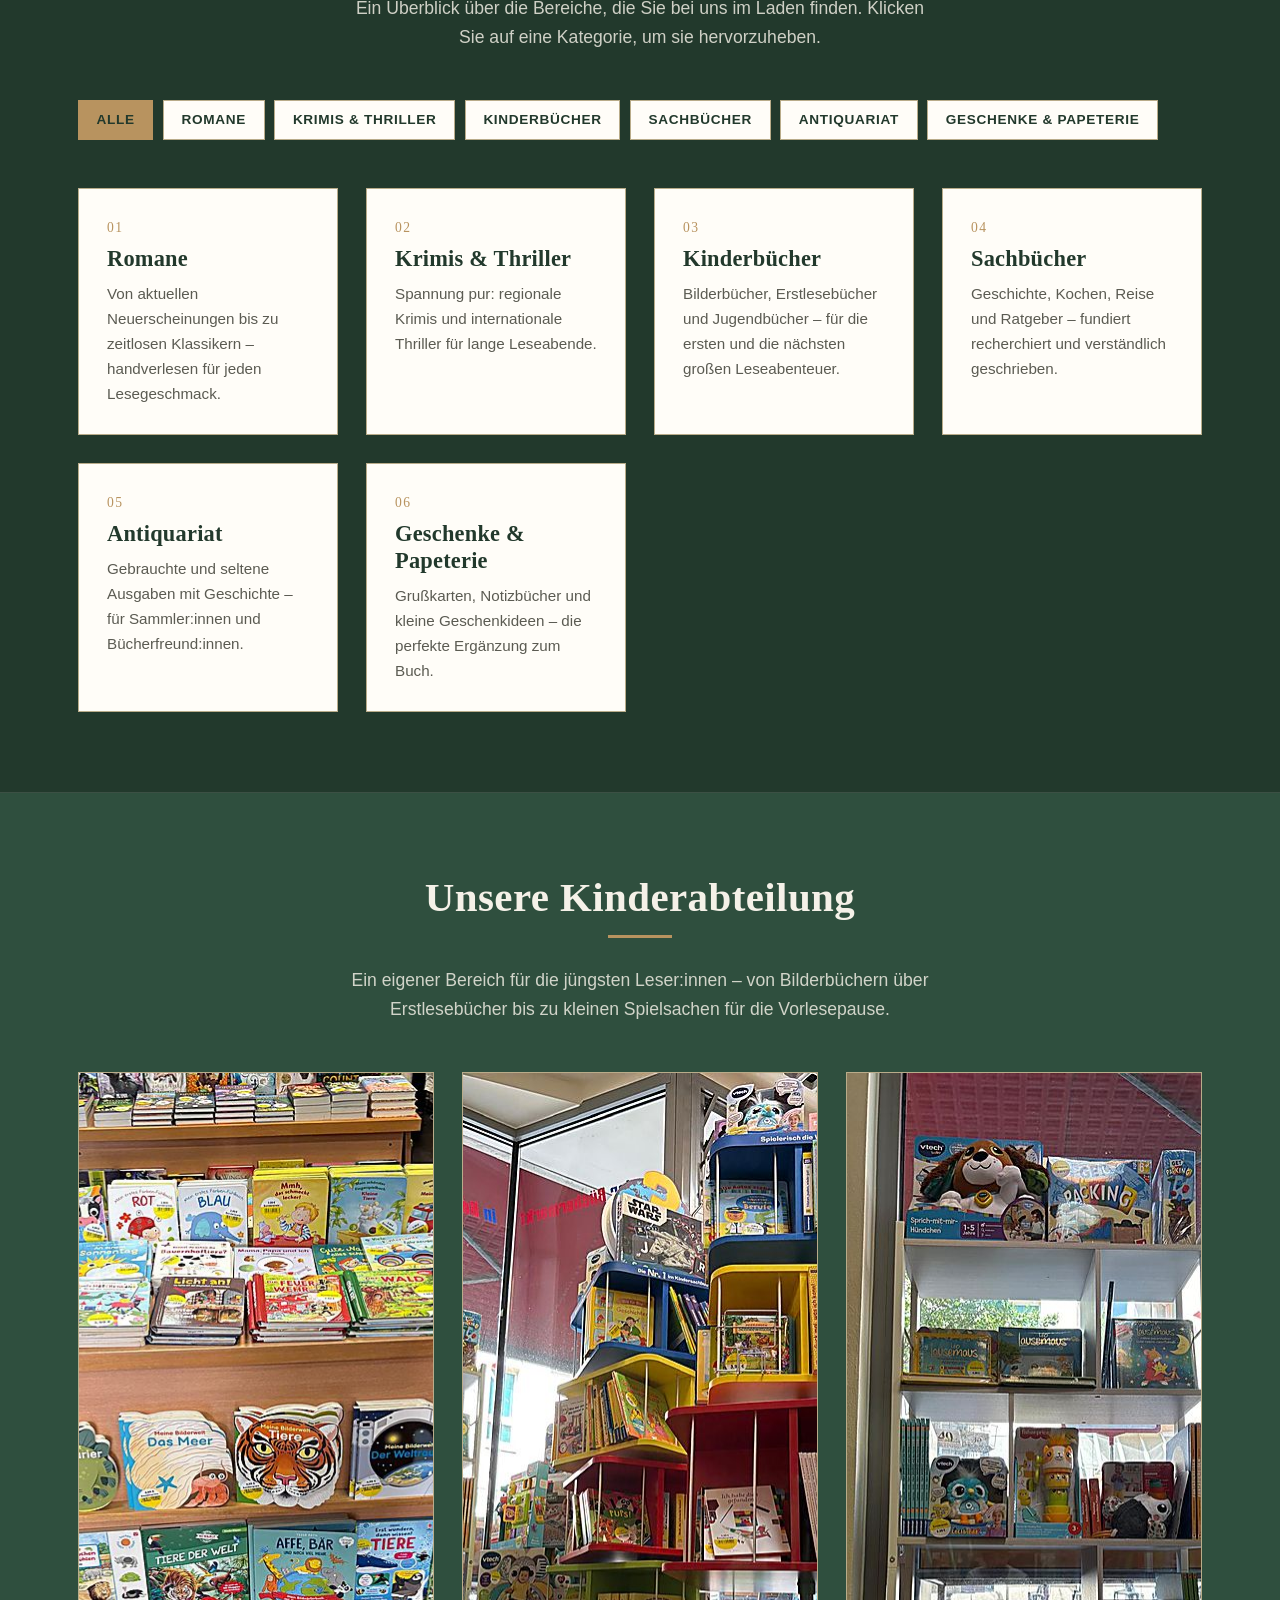
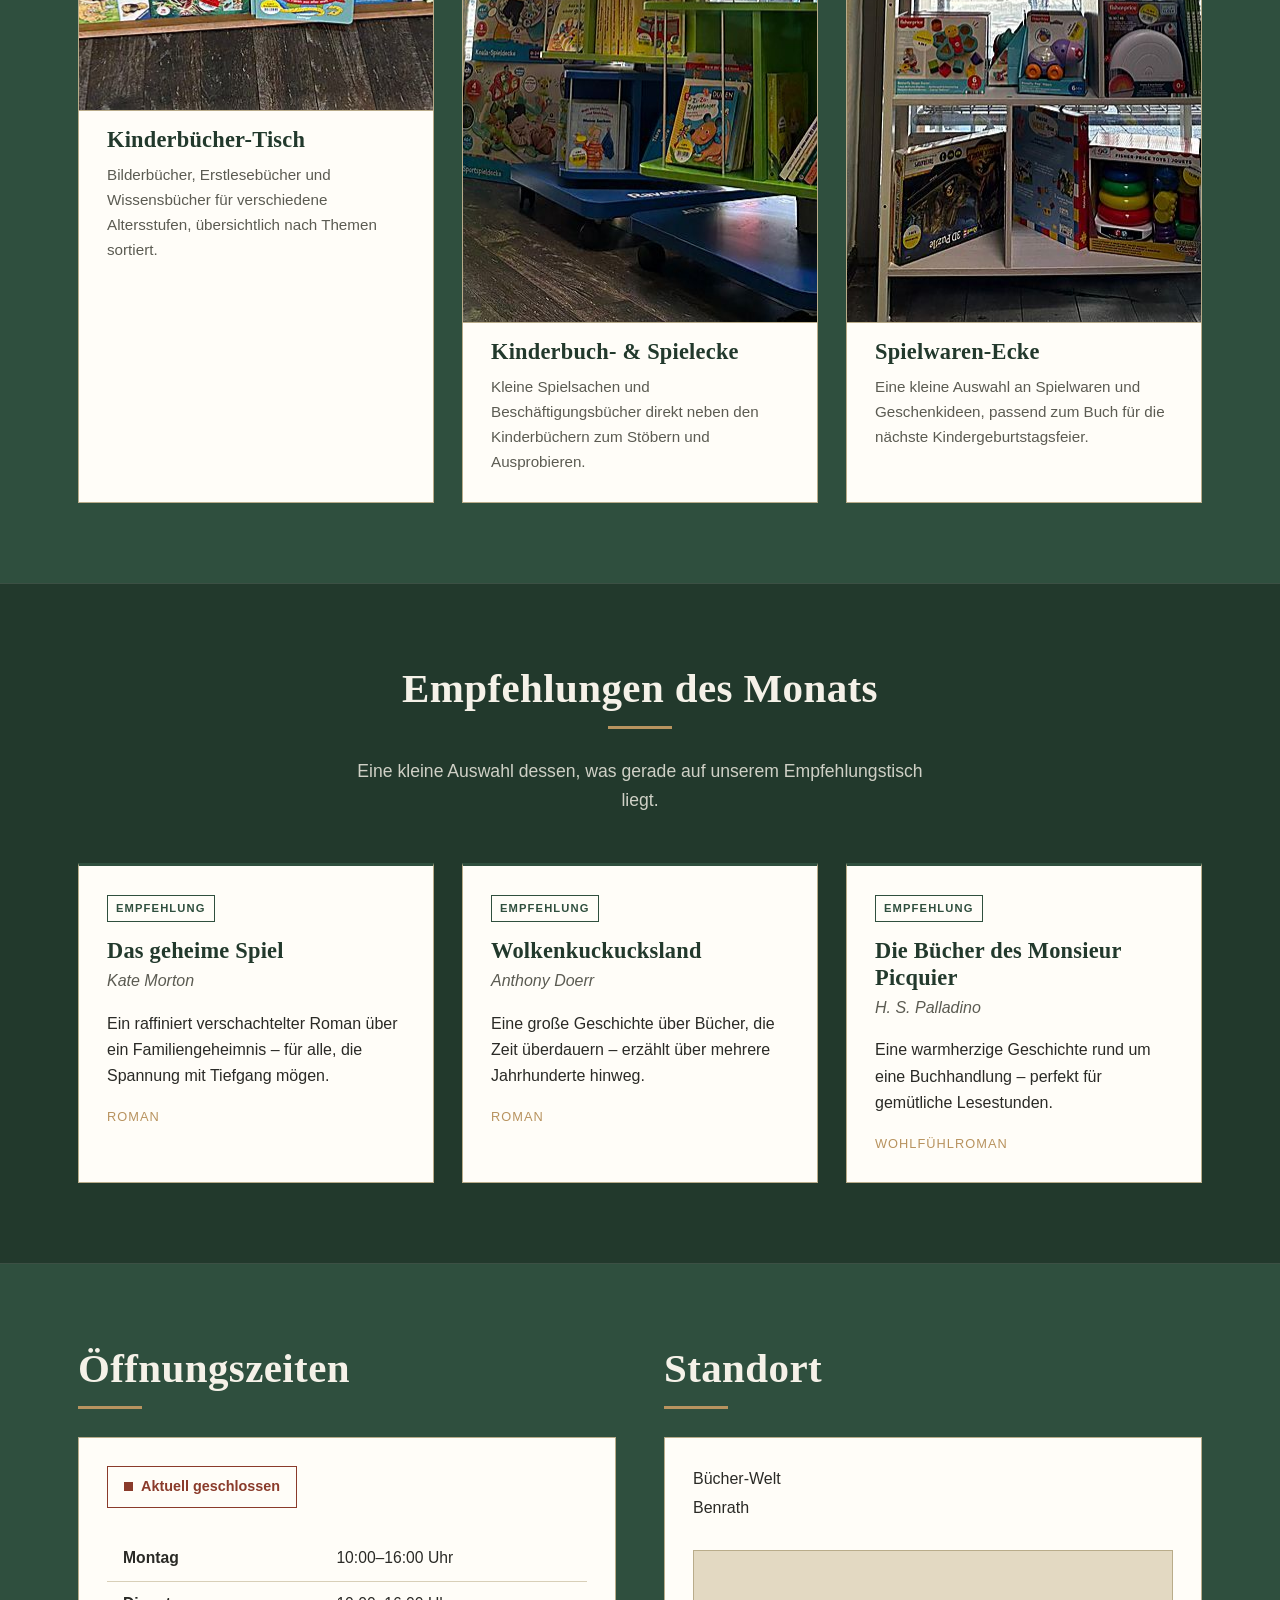
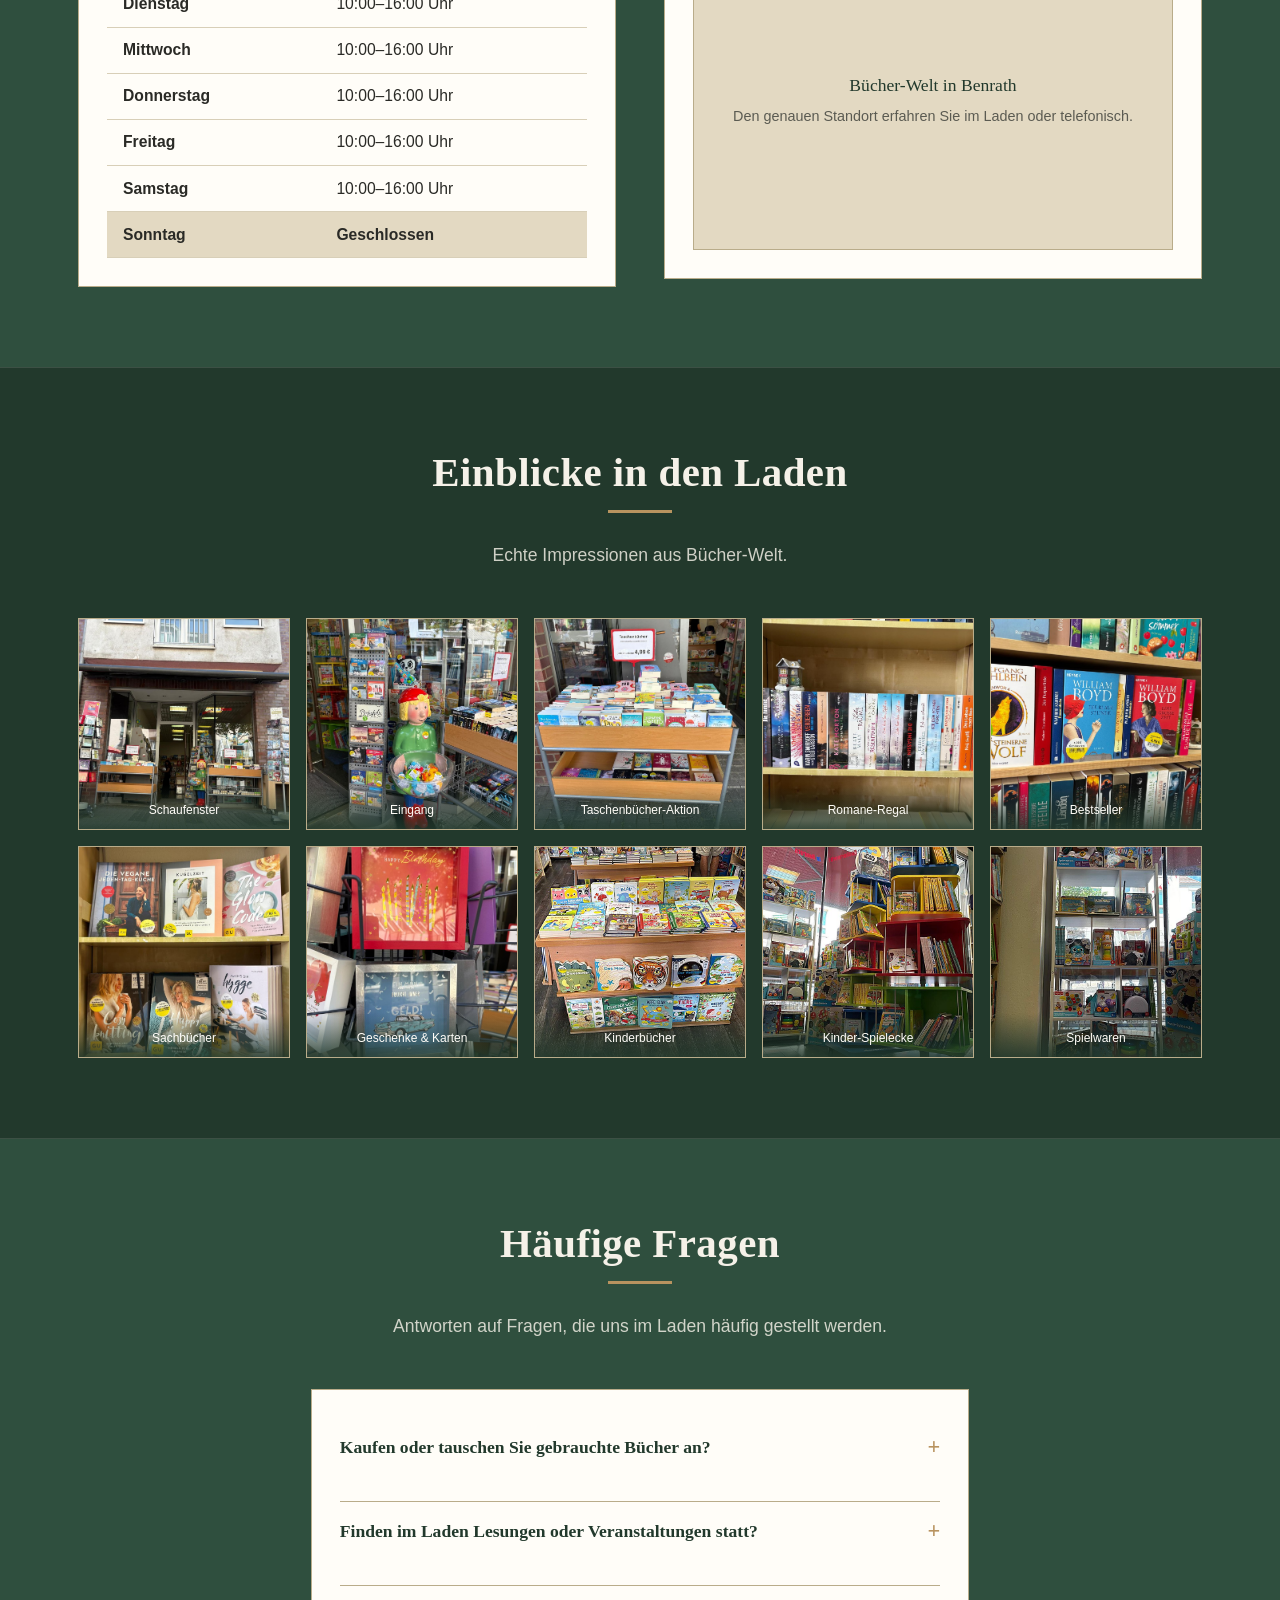
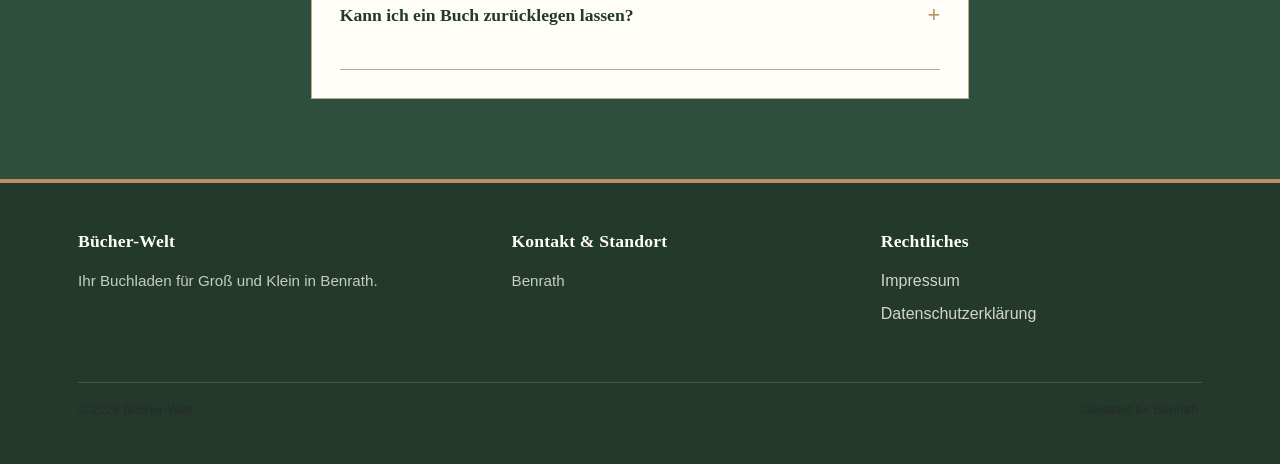
==== commit 5a106efb: "Öffnungszeiten korrigieren und Bestell-Hinweis entfernen Öffnungszeiten überall (Hero, Tabelle, Stat" ====
--- a/index.html
+++ b/index.html
@@ -45,7 +45,7 @@
         </div>
         <div>
           <dt>Öffnungszeiten</dt>
-          <dd>Mo–Fr 9:00–18:00, Sa 9:00–14:00 Uhr</dd>
+          <dd>Mo–Sa 10:00–16:00 Uhr</dd>
         </div>
       </dl>
       <span class="scroll-hint">Weiterlesen</span>
@@ -59,7 +59,7 @@
         <p class="section-intro">Bücher-Welt ist der Nachbarschaftsbuchladen für Benrath – mit Herz, Zeit für Beratung und einem Faible für gute Geschichten.</p>
         <p>Bei uns wird noch persönlich beraten: Wer stöbern möchte, ist genauso willkommen wie alle, die gezielt nach einem bestimmten Buch suchen.</p>
         <p>Im Sortiment finden sich sorgfältig ausgewählte Romane, Sachbücher und Krimis, ergänzt um eine große Kinderbuchabteilung sowie Geschenkartikel und Grußkarten für jeden Anlass.</p>
-        <p>Nicht vorrätige Titel bestellen wir gerne für Sie, und auch gut erhaltene gebrauchte Bücher nehmen wir im Laden entgegen.</p>
+        <p>Gut erhaltene gebrauchte Bücher nehmen wir gerne im Laden entgegen.</p>
         <ul class="about-facts">
           <li><strong>Schwerpunkt</strong> <span>Romane, Kinderbücher &amp; Geschenke</span></li>
         </ul>
@@ -189,12 +189,12 @@
           <p class="status-badge is-closed" id="status-badge">Öffnungszeiten werden geprüft …</p>
           <table class="hours-table" id="hours-table">
             <tbody>
-              <tr data-day="1"><th>Montag</th><td>9:00–18:00 Uhr</td></tr>
-              <tr data-day="2"><th>Dienstag</th><td>9:00–18:00 Uhr</td></tr>
-              <tr data-day="3"><th>Mittwoch</th><td>9:00–18:00 Uhr</td></tr>
-              <tr data-day="4"><th>Donnerstag</th><td>9:00–18:00 Uhr</td></tr>
-              <tr data-day="5"><th>Freitag</th><td>9:00–18:00 Uhr</td></tr>
-              <tr data-day="6"><th>Samstag</th><td>9:00–14:00 Uhr</td></tr>
+              <tr data-day="1"><th>Montag</th><td>10:00–16:00 Uhr</td></tr>
+              <tr data-day="2"><th>Dienstag</th><td>10:00–16:00 Uhr</td></tr>
+              <tr data-day="3"><th>Mittwoch</th><td>10:00–16:00 Uhr</td></tr>
+              <tr data-day="4"><th>Donnerstag</th><td>10:00–16:00 Uhr</td></tr>
+              <tr data-day="5"><th>Freitag</th><td>10:00–16:00 Uhr</td></tr>
+              <tr data-day="6"><th>Samstag</th><td>10:00–16:00 Uhr</td></tr>
               <tr data-day="0"><th>Sonntag</th><td>Geschlossen</td></tr>
             </tbody>
           </table>
@@ -273,12 +273,6 @@
       <p class="section-intro centered">Antworten auf Fragen, die uns im Laden häufig gestellt werden.</p>
       <div class="faq-list info-panel" id="faq-list">
         <div class="faq-item">
-          <h3><button type="button" class="faq-question" aria-expanded="false">Können Sie Bücher bestellen, die nicht vorrätig sind?</button></h3>
-          <div class="faq-answer">
-            <p>Ja, gerne. Nicht vorrätige Titel bestellen wir für Sie und sind meist innerhalb weniger Werktage abholbereit.</p>
-          </div>
-        </div>
-        <div class="faq-item">
           <h3><button type="button" class="faq-question" aria-expanded="false">Kaufen oder tauschen Sie gebrauchte Bücher an?</button></h3>
           <div class="faq-answer">
             <p>Ja – bringen Sie Ihre gut erhaltenen Bücher gerne vorbei, wir sichten sie direkt im Laden.</p>
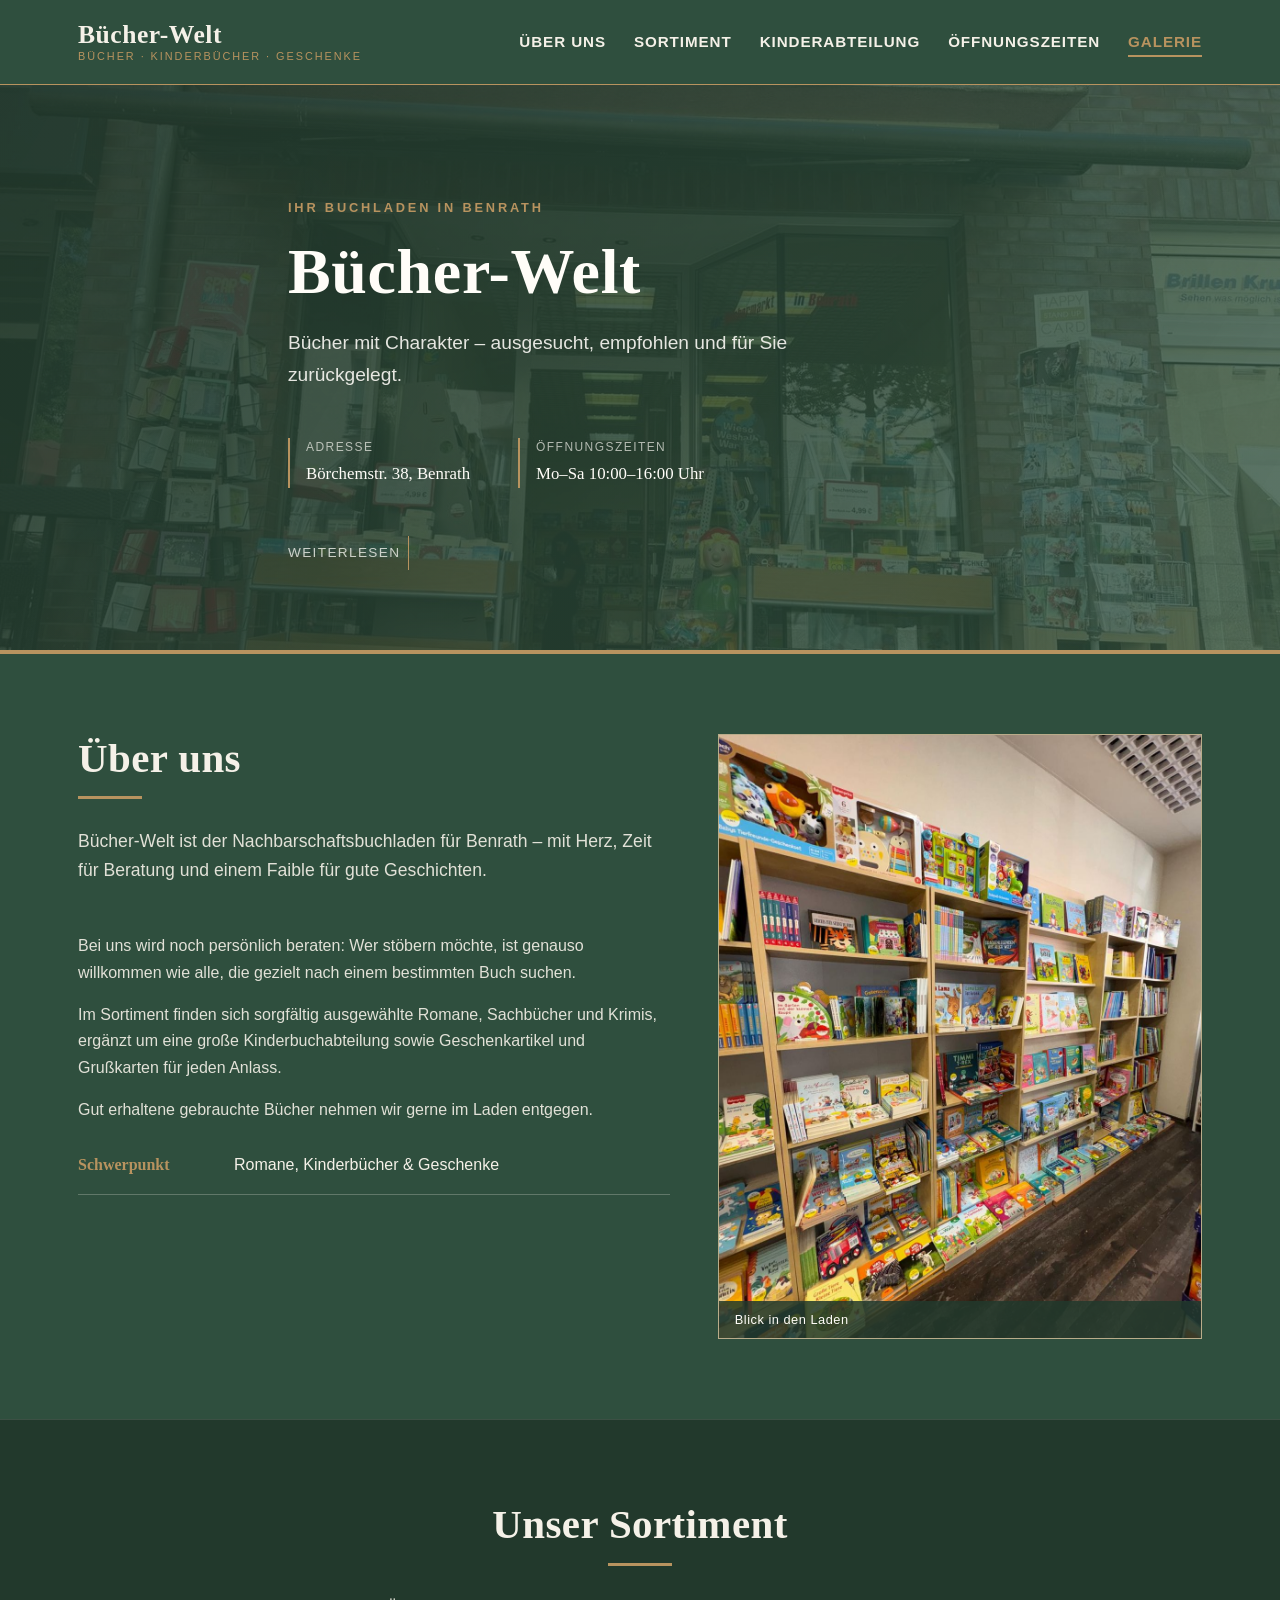
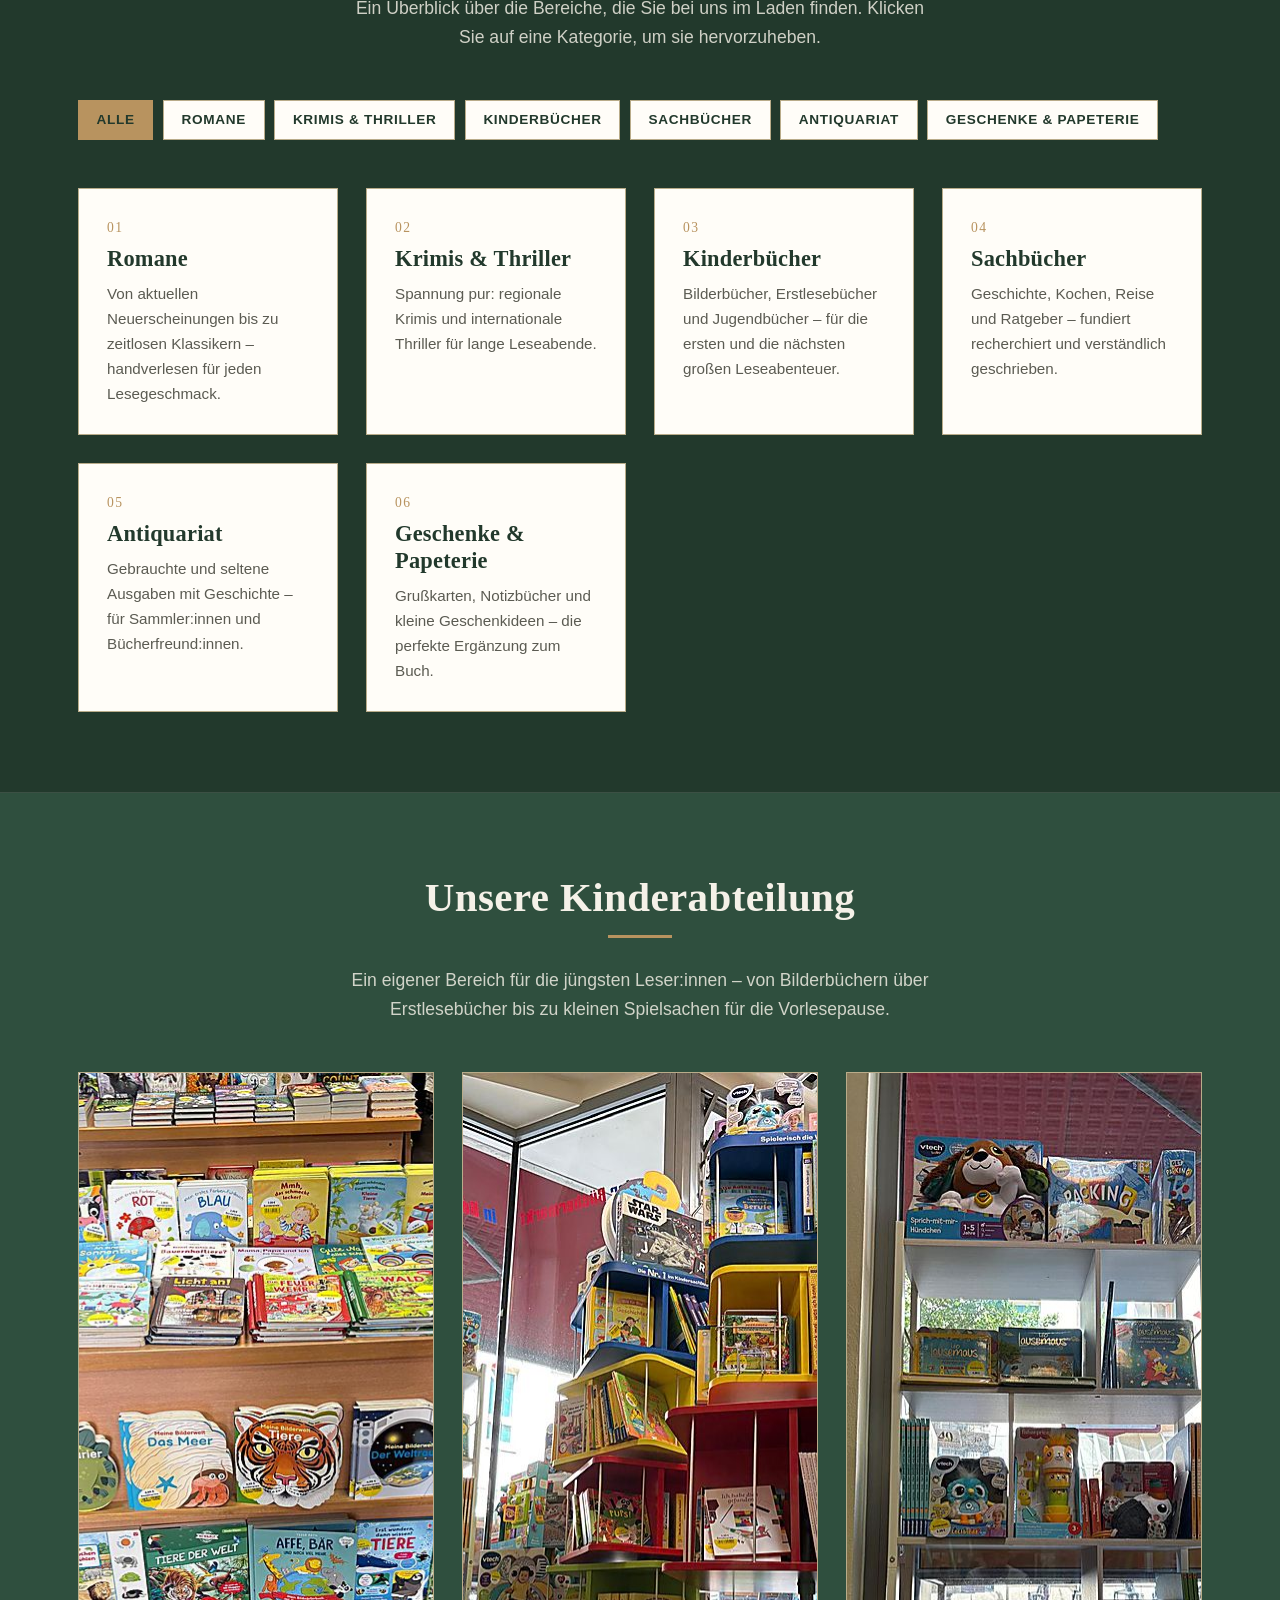
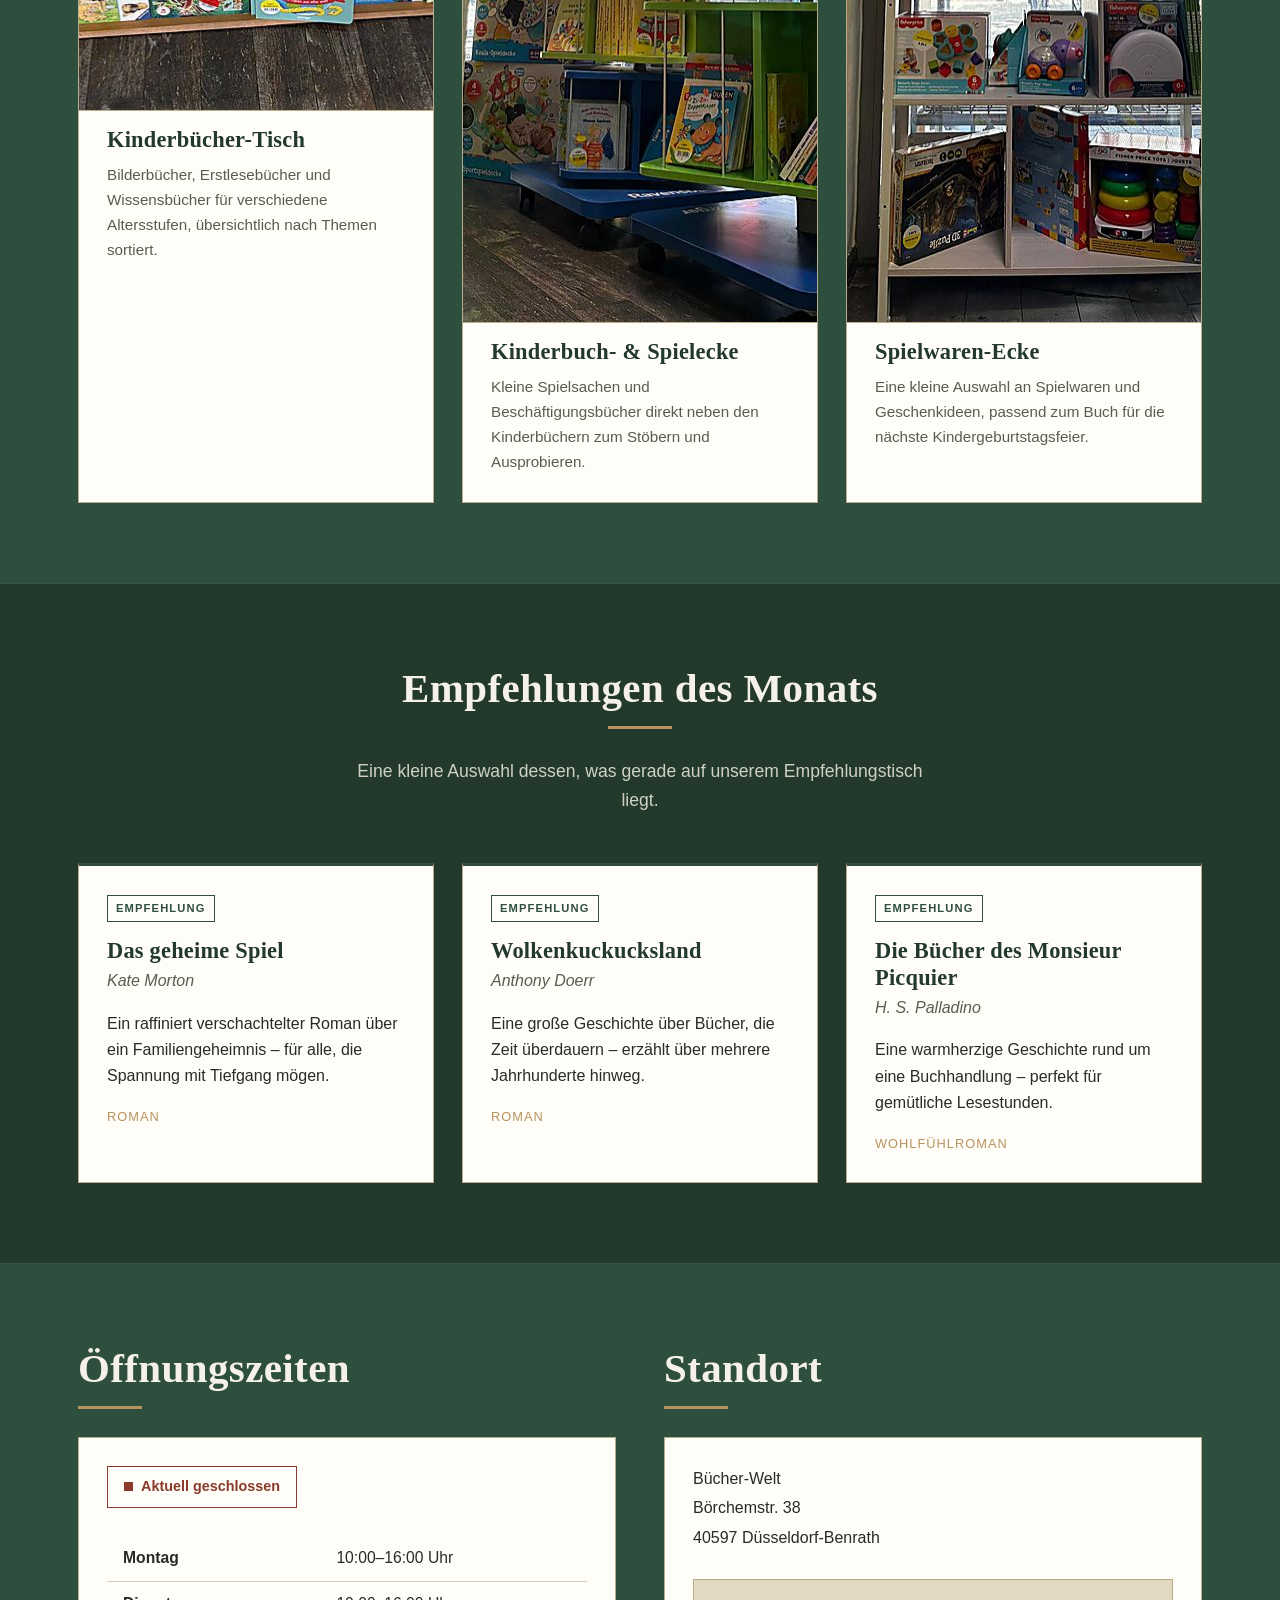
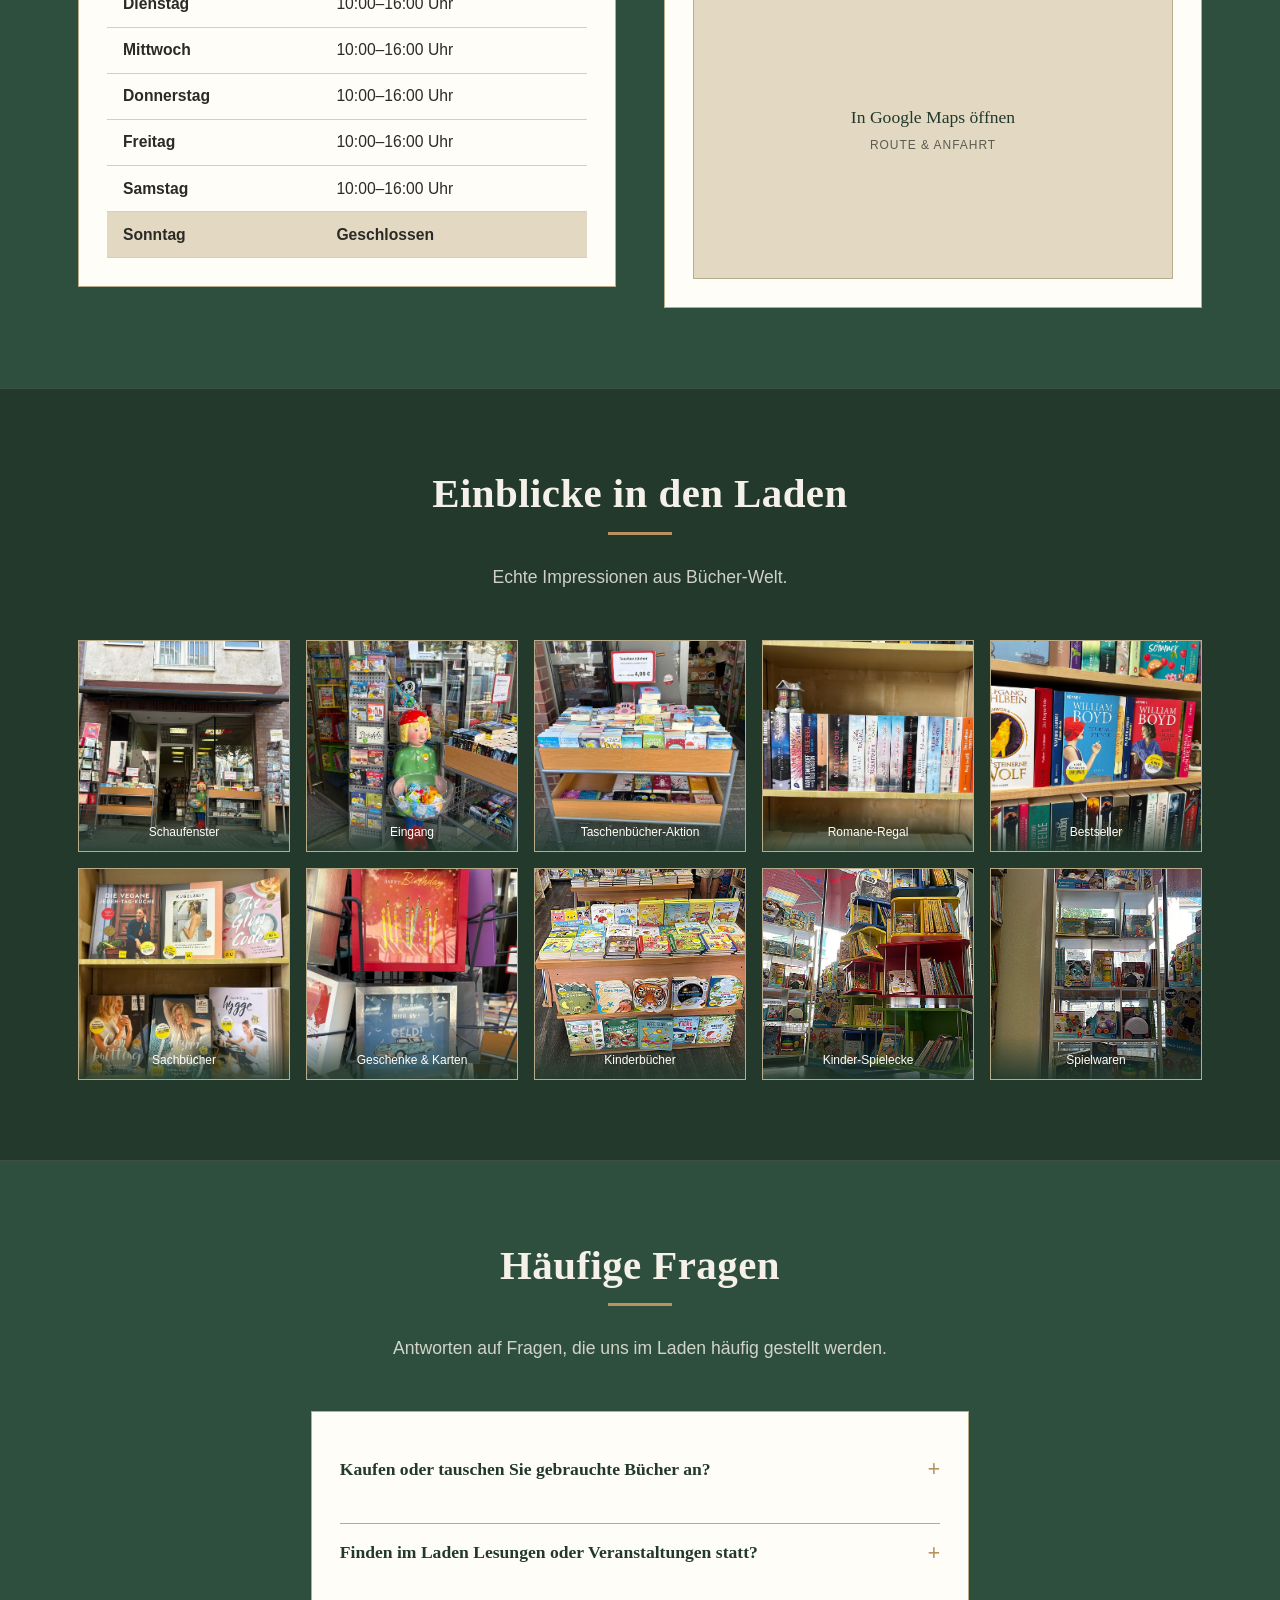
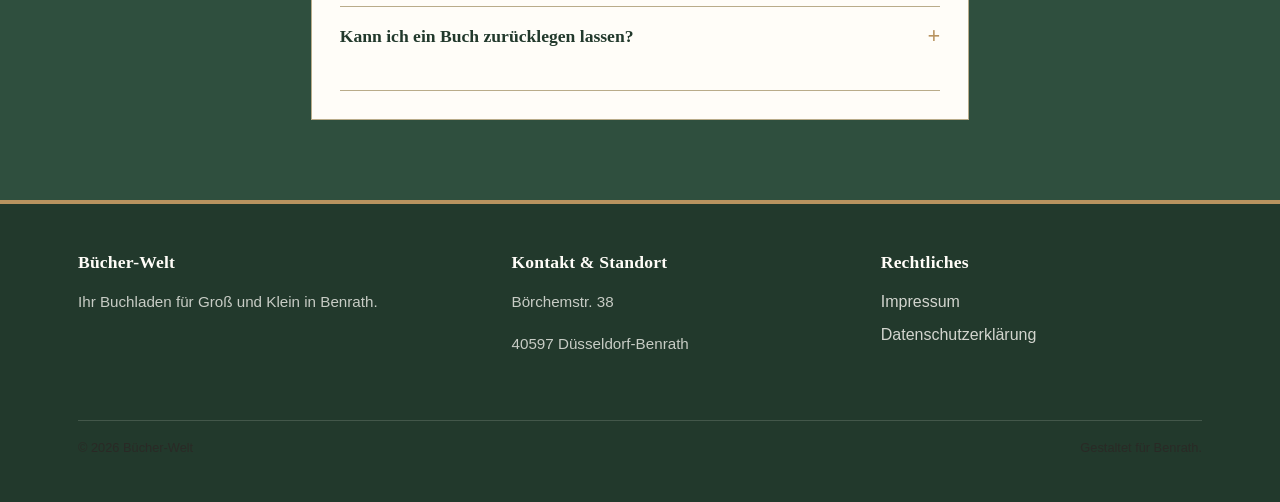
==== commit f3034746: "Echte Adresse ergänzen und Google-Maps-Link einbinden Adresse (Börchemstr. 38, 40597 Düsseldorf-Benr" ====
--- a/index.html
+++ b/index.html
@@ -41,7 +41,7 @@
       <dl class="hero-meta">
         <div>
           <dt>Adresse</dt>
-          <dd>Benrath</dd>
+          <dd>Börchemstr. 38, Benrath</dd>
         </div>
         <div>
           <dt>Öffnungszeiten</dt>
@@ -205,14 +205,15 @@
         <div class="info-panel">
           <address>
             <p>Bücher-Welt</p>
-            <p>Benrath</p>
+            <p>Börchemstr. 38</p>
+            <p>40597 Düsseldorf-Benrath</p>
           </address>
-          <div class="map-placeholder">
+          <a class="map-link" href="https://www.google.com/maps/search/?api=1&amp;query=B%C3%B6rchemstr.%2038%2C%2040597%20D%C3%BCsseldorf-Benrath" target="_blank" rel="noopener">
             <div>
-              <span>Bücher-Welt in Benrath</span>
-              Den genauen Standort erfahren Sie im Laden oder telefonisch.
+              <span>In Google Maps öffnen</span>
+              <small>Route &amp; Anfahrt</small>
             </div>
-          </div>
+          </a>
         </div>
       </div>
     </div>
@@ -306,7 +307,8 @@
       <div>
         <h4>Kontakt &amp; Standort</h4>
         <address>
-          <p>Benrath</p>
+          <p>Börchemstr. 38</p>
+          <p>40597 Düsseldorf-Benrath</p>
         </address>
       </div>
       <div>
--- a/css/style.css
+++ b/css/style.css
@@ -670,26 +670,40 @@
   margin-bottom: 0.2rem;
 }
 
-.map-placeholder {
+.map-link {
   border: 1px solid var(--color-border-strong);
   background-color: var(--color-paper-deep);
   aspect-ratio: 16 / 10;
-  position: relative;
   display: flex;
   align-items: center;
   justify-content: center;
   text-align: center;
-  color: var(--color-text-muted);
+  color: var(--color-forest-dark);
   font-size: 0.9rem;
   padding: var(--space-sm);
-}
-
-.map-placeholder span {
+  transition: background-color var(--transition), border-color var(--transition);
+}
+
+.map-link:hover,
+.map-link:focus-visible {
+  background-color: var(--color-paper-alt);
+  border-color: var(--color-gold);
+}
+
+.map-link span {
   display: block;
   font-family: var(--font-heading);
   font-size: 1.1rem;
   color: var(--color-forest-dark);
   margin-bottom: 0.3rem;
+}
+
+.map-link small {
+  display: block;
+  color: var(--color-text-muted);
+  text-transform: uppercase;
+  letter-spacing: 0.08em;
+  font-size: 0.75rem;
 }
 
 /* ---------- 10. Galerie & Lightbox ---------- */
